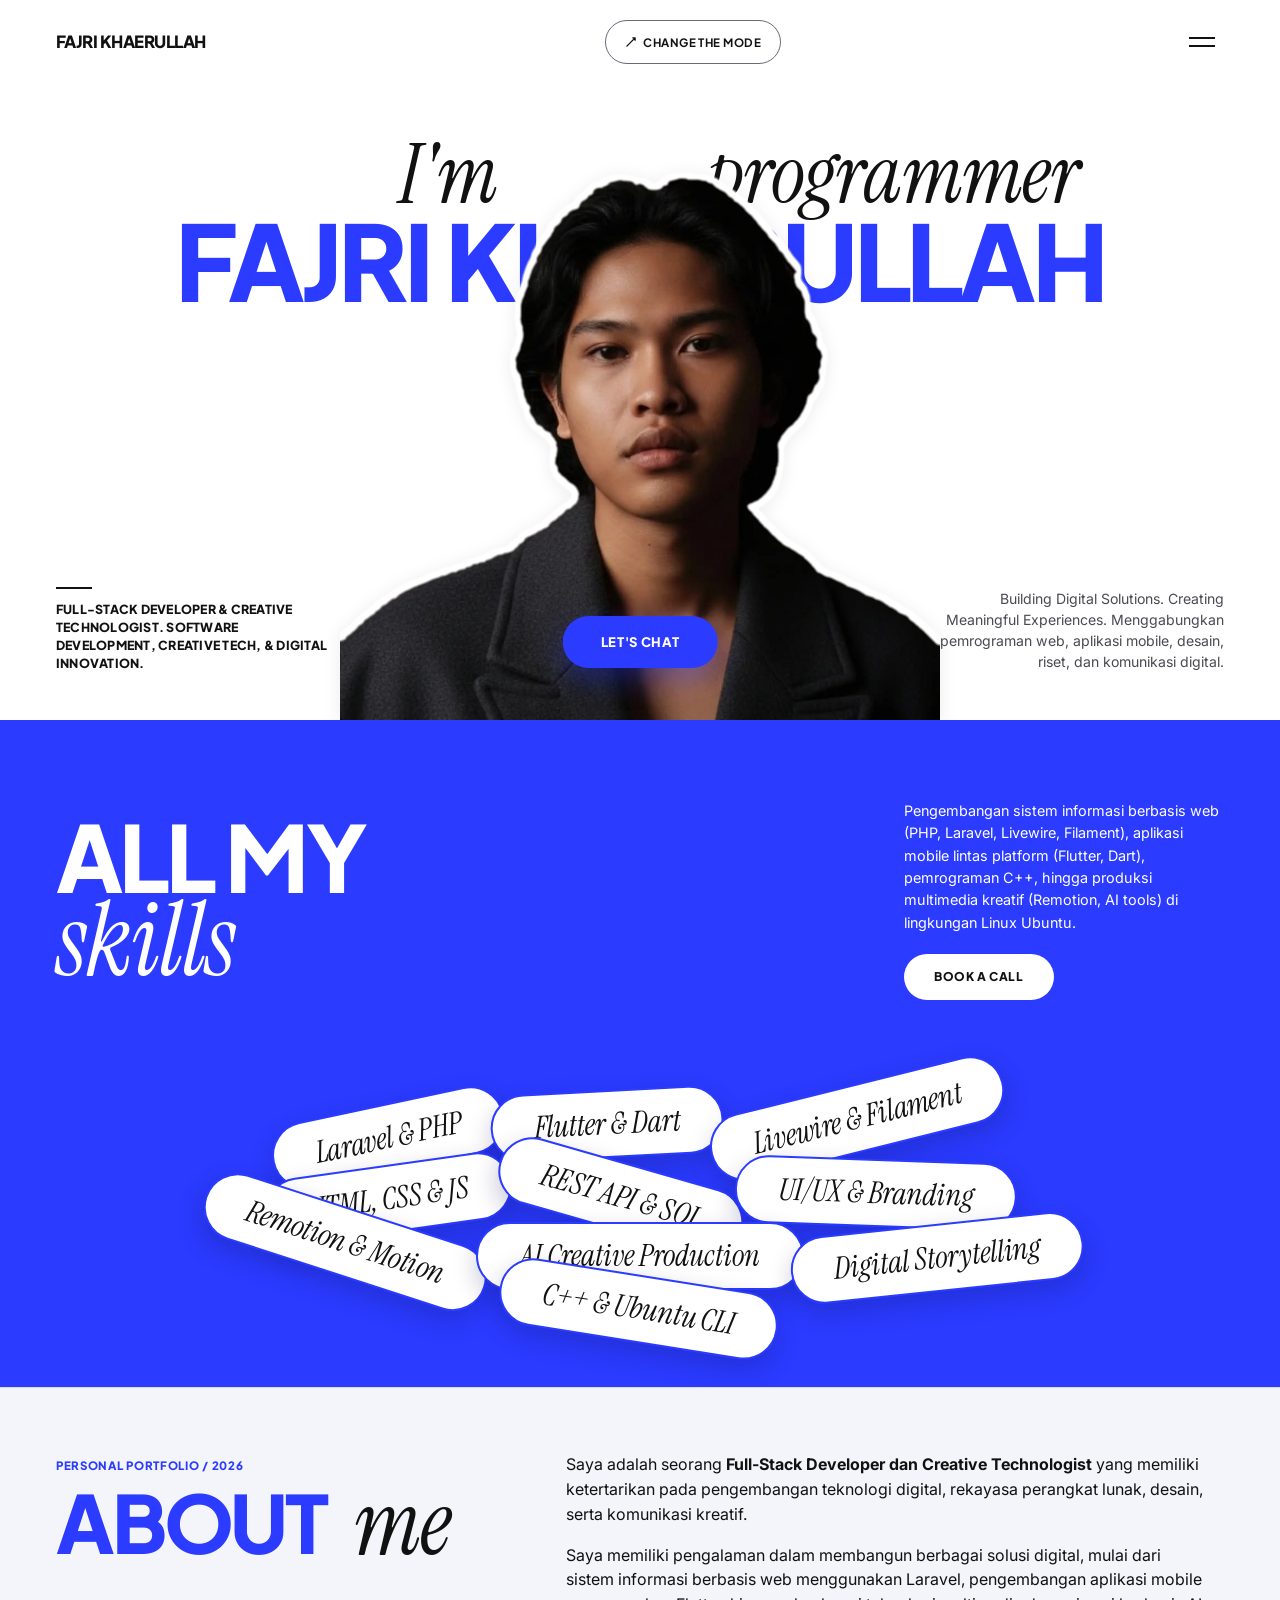
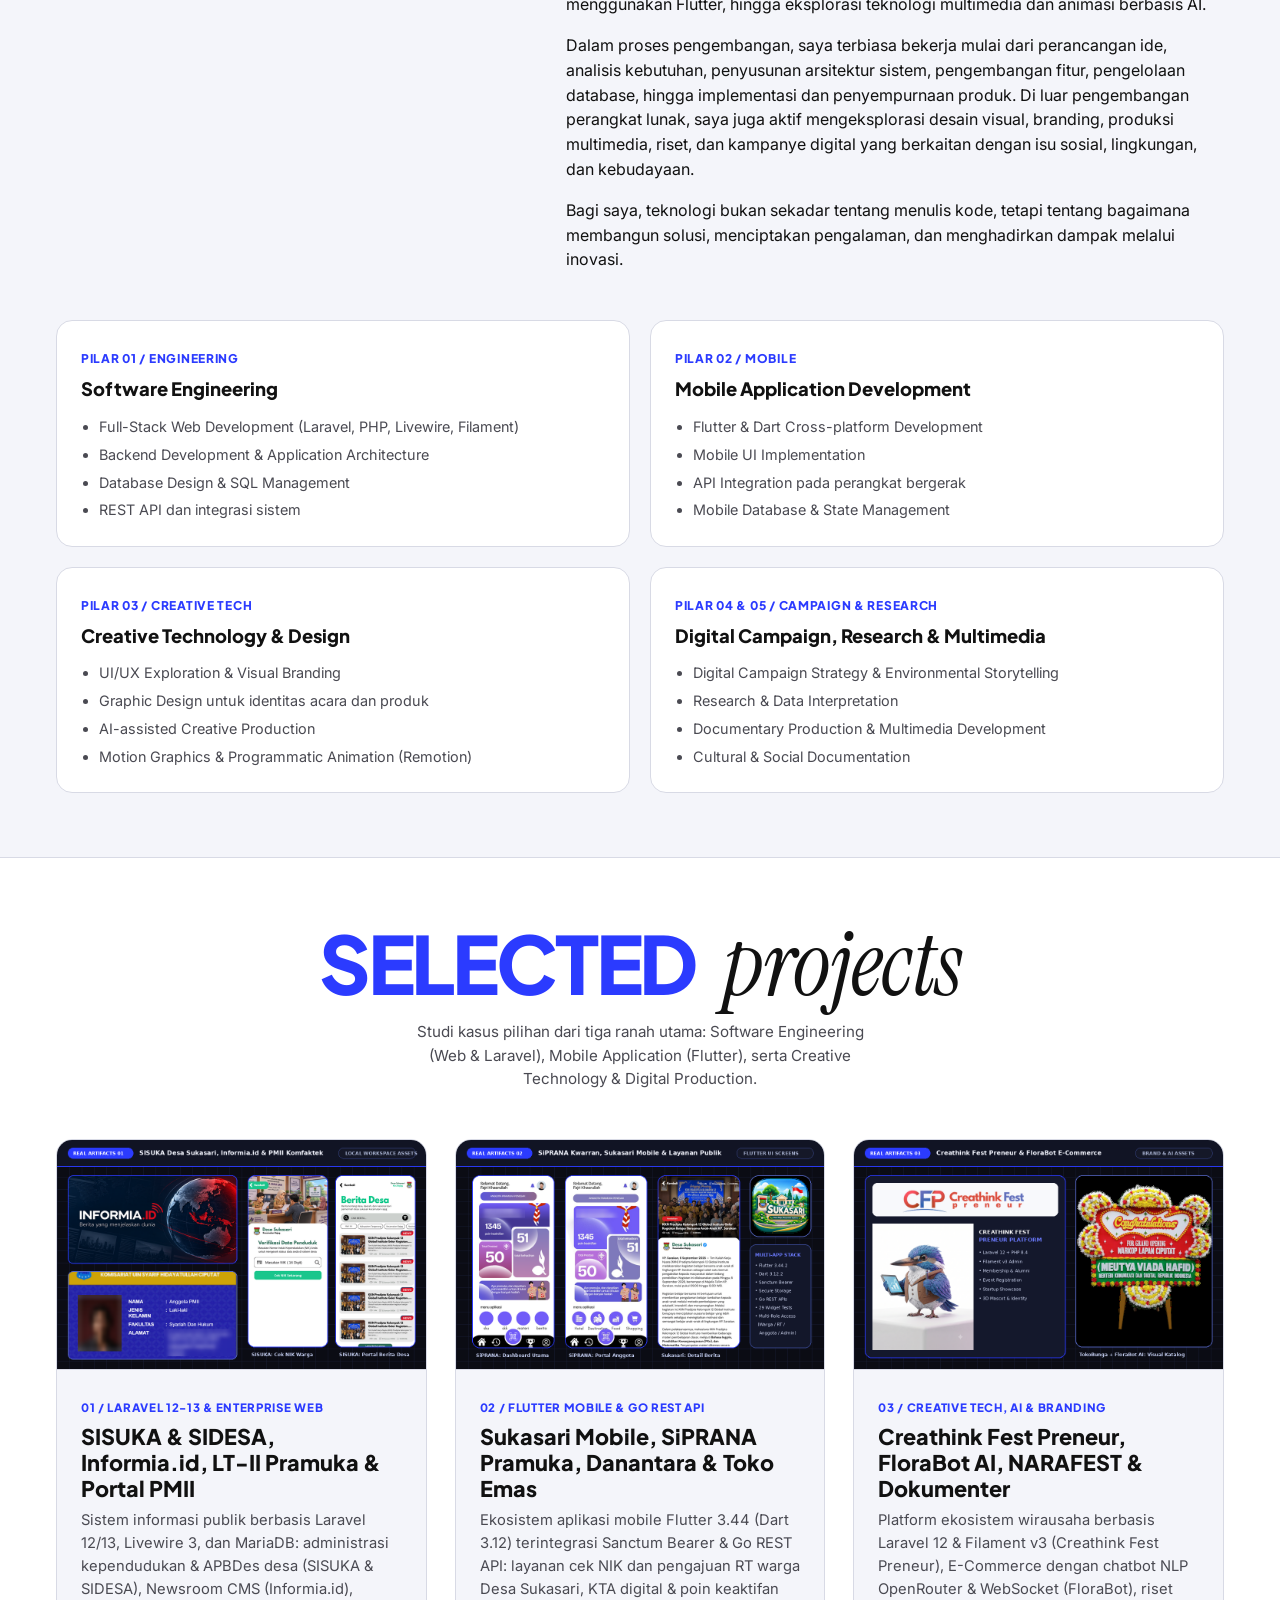
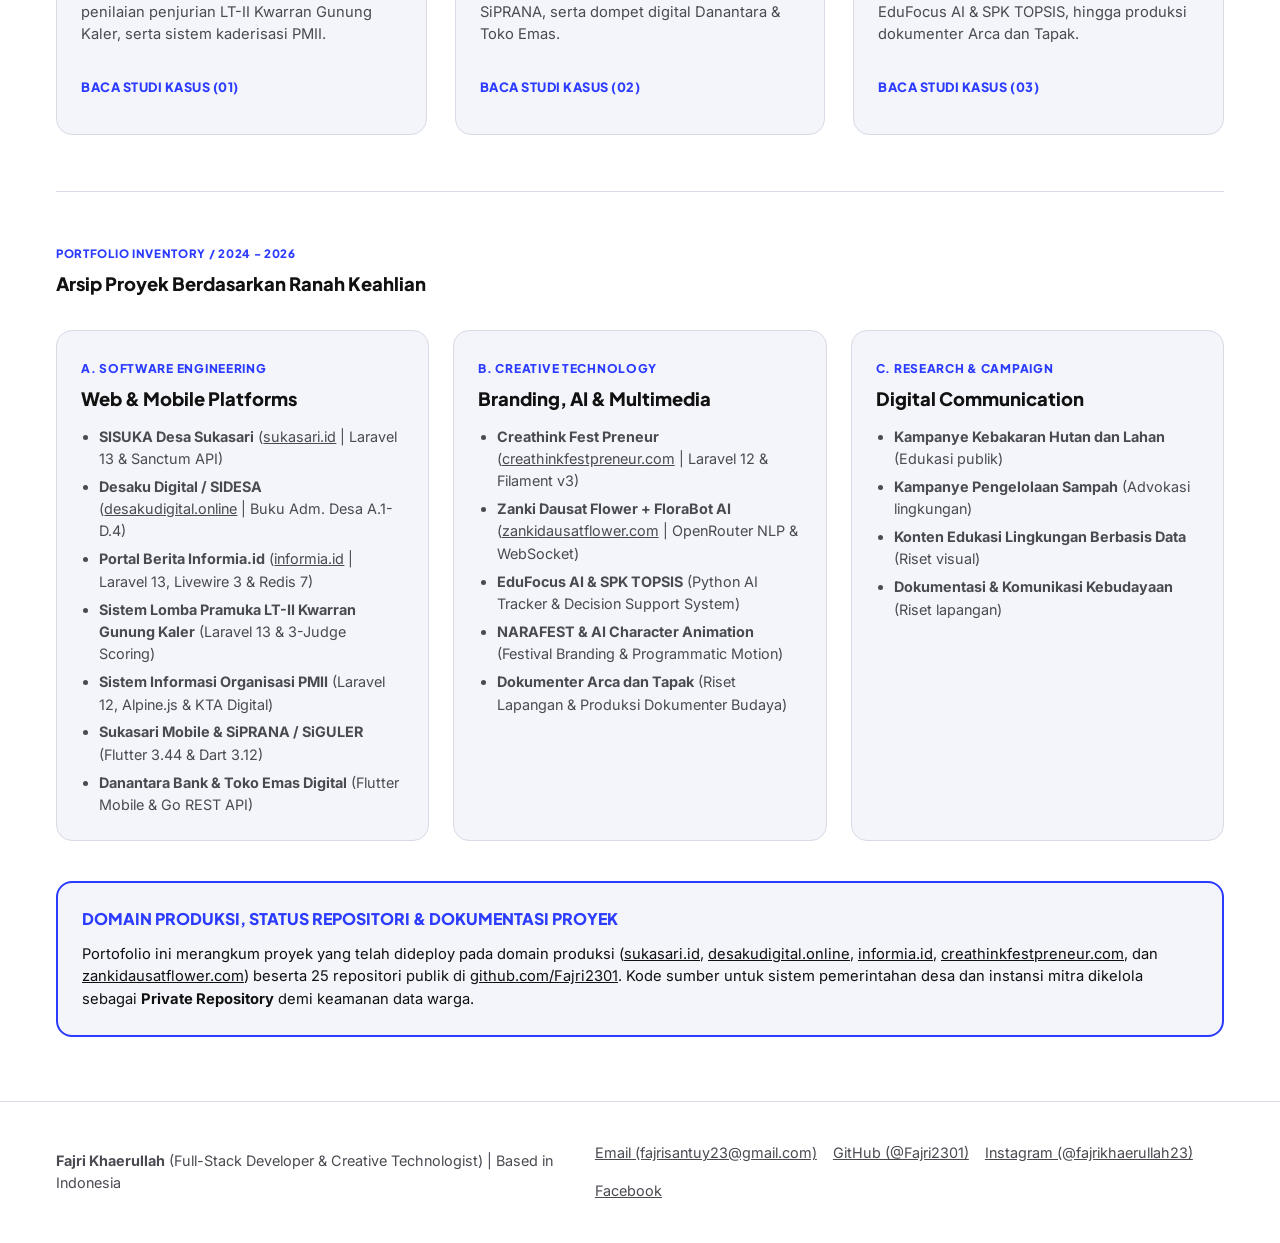
==== index.html @ eee6082b "fajri : tambah kontak email di tombol CTA, footer, dan menu, serta link Contact di menu halaman proy" ====
<!DOCTYPE html>
<html lang="id" data-theme="light">
<head>
  <meta charset="UTF-8">
  <meta name="viewport" content="width=device-width, initial-scale=1.0">
  <meta name="description" content="Portofolio pribadi Fajri Khaerullah: Full-Stack Developer &amp; Creative Technologist. Pengembangan aplikasi web Laravel, mobile Flutter, teknologi kreatif, dan komunikasi digital.">
  <title>Fajri Khaerullah | Full-Stack Developer &amp; Creative Technologist</title>
  <link rel="icon" href="data:image/svg+xml,%3Csvg xmlns='http://www.w3.org/2000/svg' viewBox='0 0 32 32'%3E%3Crect width='32' height='32' rx='8' fill='%232B3BFF'/%3E%3Ctext x='50%25' y='55%25' dominant-baseline='middle' text-anchor='middle' fill='%23FFFFFF' font-family='sans-serif' font-size='15' font-weight='800'%3EFK%3C/text%3E%3C/svg%3E">
  <link rel="preconnect" href="https://fonts.googleapis.com">
  <link rel="preconnect" href="https://fonts.gstatic.com" crossorigin>
  <link href="https://fonts.googleapis.com/css2?family=Instrument+Serif:ital@0;1&amp;family=Inter:wght@400;500;600;700&amp;family=Plus+Jakarta+Sans:wght@700;800&amp;display=swap" rel="stylesheet">
  <link rel="stylesheet" href="css/base.css">
  <link rel="stylesheet" href="css/layout.css">
  <link rel="stylesheet" href="css/components.css">
</head>
<body>
  <a href="#main-content" class="skip-link">Lewati ke konten utama</a>

  <!-- Header: Logo kiri, Pill "Change the Mode" tengah, Hamburger kanan -->
  <header class="site-header">
    <div class="container header-bar">
      <a href="index.html" class="site-logo">FAJRI KHAERULLAH</a>

      <div class="header-center">
        <button type="button" id="mode-toggle-btn" class="mode-toggle-pill" aria-pressed="false" aria-label="Change the Mode (Ganti tema gelap atau terang)">
          <svg class="mode-toggle-icon" viewBox="0 0 16 16" fill="none" aria-hidden="true">
            <path d="M2.5 13.5L13.5 2.5M10.5 2.5H13.5V5.5" stroke="currentColor" stroke-width="1.8" stroke-linecap="round" stroke-linejoin="round"/>
          </svg>
          <span>Change the Mode</span>
        </button>
      </div>

      <button type="button" id="hamburger-btn" class="hamburger-btn" aria-expanded="false" aria-controls="menu-overlay" aria-label="Buka menu navigasi">
        <span class="hamburger-line"></span>
        <span class="hamburger-line"></span>
      </button>
    </div>
  </header>

  <!-- Menu Overlay -->
  <div id="menu-overlay" class="menu-overlay" aria-hidden="true" role="dialog" aria-modal="true" aria-label="Menu Navigasi Utama">
    <div class="menu-overlay-top">
      <span class="site-logo">FAJRI KHAERULLAH</span>
      <button type="button" id="menu-close-btn" class="menu-close-btn" aria-label="Tutup menu navigasi">
        Close (Esc)
      </button>
    </div>

    <nav class="menu-nav" aria-label="Tautan bagian halaman">
      <ul class="menu-nav-list">
        <li>
          <a href="#hero" class="menu-nav-link">
            <span class="display-bold">01</span>
            <span class="serif-italic">Home</span>
          </a>
        </li>
        <li>
          <a href="#about" class="menu-nav-link">
            <span class="display-bold">02</span>
            <span class="serif-italic">About &amp; Pillars</span>
          </a>
        </li>
        <li>
          <a href="#skills" class="menu-nav-link">
            <span class="display-bold">03</span>
            <span class="serif-italic">Skills &amp; Stack</span>
          </a>
        </li>
        <li>
          <a href="#projects" class="menu-nav-link">
            <span class="display-bold">04</span>
            <span class="serif-italic">Selected projects</span>
          </a>
        </li>
        <li>
          <a href="#contact" class="menu-nav-link">
            <span class="display-bold">05</span>
            <span class="serif-italic">Contact</span>
          </a>
        </li>
      </ul>
    </nav>

    <div class="menu-overlay-footer">
      <span>Fajri Khaerullah | Full-Stack Developer &amp; Creative Technologist</span>
      <span><a href="mailto:fajrisantuy23@gmail.com">fajrisantuy23@gmail.com</a> | GitHub: github.com/Fajri2301 | Instagram: @fajrikhaerullah23</span>
    </div>
  </div>

  <main id="main-content">
    <!-- Section 1: Hero dengan teks raksasa di belakang foto cutout -->
    <section id="hero" class="hero-section" aria-label="Perkenalan Fajri Khaerullah">
      <div class="container">
        <div class="hero-stage">
          <!-- Layer 1 (z-index: 1): Teks campuran di belakang subjek foto -->
          <h1 class="hero-backdrop-text heading-mixed">
            <span class="hero-serif-row">
              <span class="serif-italic hero-word-left">I'm</span>
              <span class="hero-head-spacer" aria-hidden="true"></span>
              <span class="serif-italic hero-word-right">programmer</span>
            </span>
            <span class="hero-giant-word display-bold">FAJRI KHAERULLAH</span>
          </h1>

          <!-- Layer 2 (z-index: 2): Foto PNG cutout transparan menimpa sebagian heading -->
          <div class="hero-figure-wrap">
            <img
              src="assets/img/fajri-cutout.png"
              alt="Potret Fajri Khaerullah, Full-Stack Developer dan Creative Technologist"
              width="1024"
              height="954"
              class="hero-cutout-img"
            >
          </div>

          <!-- Layer 3 (z-index: 3): Tombol pill biru di bawah foto -->
          <div class="hero-cta-layer">
            <a href="mailto:fajrisantuy23@gmail.com?subject=Halo%20Fajri%20-%20Diskusi%20Proyek" class="btn-pill btn-pill--blue" title="Kirim email ke Fajri Khaerullah">
              Let's Chat
            </a>
          </div>
        </div>

        <!-- Teks kecil rata kiri dan kanan di bagian bawah Hero -->
        <div class="hero-captions-bar">
          <div class="hero-caption-left">
            <span class="hero-caption-rule" aria-hidden="true"></span>
            <p class="hero-caption-bold">
              FULL-STACK DEVELOPER &amp; CREATIVE TECHNOLOGIST. SOFTWARE DEVELOPMENT, CREATIVE TECH, &amp; DIGITAL INNOVATION.
            </p>
          </div>

          <p class="hero-caption-right">
            Building Digital Solutions. Creating Meaningful Experiences. Menggabungkan pemrograman web, aplikasi mobile, desain, riset, dan komunikasi digital.
          </p>
        </div>
      </div>
    </section>

    <!-- Section 2: Latar biru penuh "ALL YOUR skills" + tumpukan tag pill putih -->
    <section id="skills" class="skills-section" aria-labelledby="skills-title">
      <div class="container">
        <div class="skills-top-grid">
          <h2 id="skills-title" class="skills-heading heading-mixed">
            <span class="display-bold">ALL MY</span>
            <span class="serif-italic">skills</span>
          </h2>

          <div class="skills-aside">
            <p class="skills-desc">
              Pengembangan sistem informasi berbasis web (PHP, Laravel, Livewire, Filament), aplikasi mobile lintas platform (Flutter, Dart), pemrograman C++, hingga produksi multimedia kreatif (Remotion, AI tools) di lingkungan Linux Ubuntu.
            </p>
            <a href="mailto:fajrisantuy23@gmail.com?subject=Jadwal%20Call%20dengan%20Fajri" class="btn-pill btn-pill--white" title="Atur jadwal call dengan Fajri Khaerullah melalui email">
              Book a Call
            </a>
          </div>
        </div>

        <!-- Deretan tag pill putih bertulisan serif italic tersusun menumpuk -->
        <ul class="skills-pile" aria-label="Daftar keahlian dan teknologi">
          <li class="skill-pill" tabindex="0">Laravel &amp; PHP</li>
          <li class="skill-pill" tabindex="0">Flutter &amp; Dart</li>
          <li class="skill-pill" tabindex="0">Livewire &amp; Filament</li>
          <li class="skill-pill" tabindex="0">HTML, CSS &amp; JS</li>
          <li class="skill-pill" tabindex="0">REST API &amp; SQL</li>
          <li class="skill-pill" tabindex="0">UI/UX &amp; Branding</li>
          <li class="skill-pill" tabindex="0">Remotion &amp; Motion</li>
          <li class="skill-pill" tabindex="0">AI Creative Production</li>
          <li class="skill-pill" tabindex="0">Digital Storytelling</li>
          <li class="skill-pill" tabindex="0">C++ &amp; Ubuntu CLI</li>
        </ul>
      </div>
    </section>

    <!-- Section About Me & Lima Pilar Keahlian -->
    <section id="about" class="about-section" aria-labelledby="about-title">
      <div class="container">
        <div class="about-grid">
          <div>
            <span class="project-card-meta">PERSONAL PORTFOLIO / 2026</span>
            <h2 id="about-title" class="projects-heading heading-mixed">
              <span class="display-bold">ABOUT</span>
              <span class="serif-italic">me</span>
            </h2>
          </div>

          <div class="about-narrative">
            <p>
              Saya adalah seorang <strong>Full-Stack Developer dan Creative Technologist</strong> yang memiliki ketertarikan pada pengembangan teknologi digital, rekayasa perangkat lunak, desain, serta komunikasi kreatif.
            </p>
            <p>
              Saya memiliki pengalaman dalam membangun berbagai solusi digital, mulai dari sistem informasi berbasis web menggunakan Laravel, pengembangan aplikasi mobile menggunakan Flutter, hingga eksplorasi teknologi multimedia dan animasi berbasis AI.
            </p>
            <p>
              Dalam proses pengembangan, saya terbiasa bekerja mulai dari perancangan ide, analisis kebutuhan, penyusunan arsitektur sistem, pengembangan fitur, pengelolaan database, hingga implementasi dan penyempurnaan produk. Di luar pengembangan perangkat lunak, saya juga aktif mengeksplorasi desain visual, branding, produksi multimedia, riset, dan kampanye digital yang berkaitan dengan isu sosial, lingkungan, dan kebudayaan.
            </p>
            <p>
              Bagi saya, teknologi bukan sekadar tentang menulis kode, tetapi tentang bagaimana membangun solusi, menciptakan pengalaman, dan menghadirkan dampak melalui inovasi.
            </p>
          </div>
        </div>

        <!-- Lima Pilar Keahlian -->
        <div class="pillars-grid" aria-label="Lima pilar keahlian utama">
          <article class="pillar-card">
            <span class="pillar-num">PILAR 01 / ENGINEERING</span>
            <h3 class="pillar-title">Software Engineering</h3>
            <ul class="pillar-list">
              <li>Full-Stack Web Development (Laravel, PHP, Livewire, Filament)</li>
              <li>Backend Development &amp; Application Architecture</li>
              <li>Database Design &amp; SQL Management</li>
              <li>REST API dan integrasi sistem</li>
            </ul>
          </article>

          <article class="pillar-card">
            <span class="pillar-num">PILAR 02 / MOBILE</span>
            <h3 class="pillar-title">Mobile Application Development</h3>
            <ul class="pillar-list">
              <li>Flutter &amp; Dart Cross-platform Development</li>
              <li>Mobile UI Implementation</li>
              <li>API Integration pada perangkat bergerak</li>
              <li>Mobile Database &amp; State Management</li>
            </ul>
          </article>

          <article class="pillar-card">
            <span class="pillar-num">PILAR 03 / CREATIVE TECH</span>
            <h3 class="pillar-title">Creative Technology &amp; Design</h3>
            <ul class="pillar-list">
              <li>UI/UX Exploration &amp; Visual Branding</li>
              <li>Graphic Design untuk identitas acara dan produk</li>
              <li>AI-assisted Creative Production</li>
              <li>Motion Graphics &amp; Programmatic Animation (Remotion)</li>
            </ul>
          </article>

          <article class="pillar-card">
            <span class="pillar-num">PILAR 04 &amp; 05 / CAMPAIGN &amp; RESEARCH</span>
            <h3 class="pillar-title">Digital Campaign, Research &amp; Multimedia</h3>
            <ul class="pillar-list">
              <li>Digital Campaign Strategy &amp; Environmental Storytelling</li>
              <li>Research &amp; Data Interpretation</li>
              <li>Documentary Production &amp; Multimedia Development</li>
              <li>Cultural &amp; Social Documentation</li>
            </ul>
          </article>
        </div>
      </div>
    </section>

    <!-- Section 3: "SELECTED projects" dengan 3 kartu project yang menaut ke halaman masing-masing -->
    <section id="projects" class="projects-section" aria-labelledby="projects-title">
      <div class="container">
        <div class="projects-header">
          <h2 id="projects-title" class="projects-heading heading-mixed">
            <span class="display-bold">SELECTED</span>
            <span class="serif-italic">projects</span>
          </h2>
          <p class="projects-subtext">
            Studi kasus pilihan dari tiga ranah utama: Software Engineering (Web &amp; Laravel), Mobile Application (Flutter), serta Creative Technology &amp; Digital Production.
          </p>
        </div>

        <div class="projects-grid">
          <!-- Kartu Project 1 -->
          <a href="projects/project-1.html" class="project-card">
            <div class="project-card-thumb">
              <img
                src="assets/img/project-1-real.png"
                alt="Tangkapan layar asli SISUKA Desa Sukasari, Portal Berita Informia.id, dan Kartu Anggota PMII"
                width="960"
                height="600"
                loading="lazy"
              >
            </div>
            <div class="project-card-body">
              <div>
                <span class="project-card-meta">01 / LARAVEL 12-13 &amp; ENTERPRISE WEB</span>
                <h3 class="project-card-title">SISUKA &amp; SIDESA, Informia.id, LT-II Pramuka &amp; Portal PMII</h3>
                <p class="project-card-desc">
                  Sistem informasi publik berbasis Laravel 12/13, Livewire 3, dan MariaDB: administrasi kependudukan &amp; APBDes desa (SISUKA &amp; SIDESA), Newsroom CMS (Informia.id), penilaian penjurian LT-II Kwarran Gunung Kaler, serta sistem kaderisasi PMII.
                </p>
              </div>
              <span class="project-card-cta">Baca Studi Kasus (01)</span>
            </div>
          </a>

          <!-- Kartu Project 2 -->
          <a href="projects/project-2.html" class="project-card">
            <div class="project-card-thumb">
              <img
                src="assets/img/project-2-real.png"
                alt="Tangkapan layar aplikasi Flutter SiPRANA Kwarran dan Sukasari Mobile"
                width="960"
                height="600"
                loading="lazy"
              >
            </div>
            <div class="project-card-body">
              <div>
                <span class="project-card-meta">02 / FLUTTER MOBILE &amp; GO REST API</span>
                <h3 class="project-card-title">Sukasari Mobile, SiPRANA Pramuka, Danantara &amp; Toko Emas</h3>
                <p class="project-card-desc">
                  Ekosistem aplikasi mobile Flutter 3.44 (Dart 3.12) terintegrasi Sanctum Bearer &amp; Go REST API: layanan cek NIK dan pengajuan RT warga Desa Sukasari, KTA digital &amp; poin keaktifan SiPRANA, serta dompet digital Danantara &amp; Toko Emas.
                </p>
              </div>
              <span class="project-card-cta">Baca Studi Kasus (02)</span>
            </div>
          </a>

          <!-- Kartu Project 3 -->
          <a href="projects/project-3.html" class="project-card">
            <div class="project-card-thumb">
              <img
                src="assets/img/project-3-real.png"
                alt="Visual identitas Creathink Fest Preneur, maskot 3D, dan katalog TokoBunga FloraBot AI"
                width="960"
                height="600"
                loading="lazy"
              >
            </div>
            <div class="project-card-body">
              <div>
                <span class="project-card-meta">03 / CREATIVE TECH, AI &amp; BRANDING</span>
                <h3 class="project-card-title">Creathink Fest Preneur, FloraBot AI, NARAFEST &amp; Dokumenter</h3>
                <p class="project-card-desc">
                  Platform ekosistem wirausaha berbasis Laravel 12 &amp; Filament v3 (Creathink Fest Preneur), E-Commerce dengan chatbot NLP OpenRouter &amp; WebSocket (FloraBot), riset EduFocus AI &amp; SPK TOPSIS, hingga produksi dokumenter Arca dan Tapak.
                </p>
              </div>
              <span class="project-card-cta">Baca Studi Kasus (03)</span>
            </div>
          </a>
        </div>

        <!-- Inventaris Lengkap 3 Kategori Besar Proyek -->
        <div class="inventory-section">
          <span class="project-card-meta">PORTFOLIO INVENTORY / 2024 - 2026</span>
          <h3 class="pillar-title">Arsip Proyek Berdasarkan Ranah Keahlian</h3>

          <div class="inventory-grid">
            <div class="inventory-card">
              <span class="pillar-num">A. SOFTWARE ENGINEERING</span>
              <h4 class="pillar-title">Web &amp; Mobile Platforms</h4>
              <ul class="pillar-list">
                <li><strong>SISUKA Desa Sukasari</strong> (<a href="https://sukasari.id" target="_blank" rel="noopener noreferrer">sukasari.id</a> | Laravel 13 &amp; Sanctum API)</li>
                <li><strong>Desaku Digital / SIDESA</strong> (<a href="https://desakudigital.online" target="_blank" rel="noopener noreferrer">desakudigital.online</a> | Buku Adm. Desa A.1-D.4)</li>
                <li><strong>Portal Berita Informia.id</strong> (<a href="https://informia.id" target="_blank" rel="noopener noreferrer">informia.id</a> | Laravel 13, Livewire 3 &amp; Redis 7)</li>
                <li><strong>Sistem Lomba Pramuka LT-II Kwarran Gunung Kaler</strong> (Laravel 13 &amp; 3-Judge Scoring)</li>
                <li><strong>Sistem Informasi Organisasi PMII</strong> (Laravel 12, Alpine.js &amp; KTA Digital)</li>
                <li><strong>Sukasari Mobile &amp; SiPRANA / SiGULER</strong> (Flutter 3.44 &amp; Dart 3.12)</li>
                <li><strong>Danantara Bank &amp; Toko Emas Digital</strong> (Flutter Mobile &amp; Go REST API)</li>
              </ul>
            </div>

            <div class="inventory-card">
              <span class="pillar-num">B. CREATIVE TECHNOLOGY</span>
              <h4 class="pillar-title">Branding, AI &amp; Multimedia</h4>
              <ul class="pillar-list">
                <li><strong>Creathink Fest Preneur</strong> (<a href="https://creathinkfestpreneur.com" target="_blank" rel="noopener noreferrer">creathinkfestpreneur.com</a> | Laravel 12 &amp; Filament v3)</li>
                <li><strong>Zanki Dausat Flower + FloraBot AI</strong> (<a href="https://zankidausatflower.com" target="_blank" rel="noopener noreferrer">zankidausatflower.com</a> | OpenRouter NLP &amp; WebSocket)</li>
                <li><strong>EduFocus AI &amp; SPK TOPSIS</strong> (Python AI Tracker &amp; Decision Support System)</li>
                <li><strong>NARAFEST &amp; AI Character Animation</strong> (Festival Branding &amp; Programmatic Motion)</li>
                <li><strong>Dokumenter Arca dan Tapak</strong> (Riset Lapangan &amp; Produksi Dokumenter Budaya)</li>
              </ul>
            </div>

            <div class="inventory-card">
              <span class="pillar-num">C. RESEARCH &amp; CAMPAIGN</span>
              <h4 class="pillar-title">Digital Communication</h4>
              <ul class="pillar-list">
                <li><strong>Kampanye Kebakaran Hutan dan Lahan</strong> (Edukasi publik)</li>
                <li><strong>Kampanye Pengelolaan Sampah</strong> (Advokasi lingkungan)</li>
                <li><strong>Konten Edukasi Lingkungan Berbasis Data</strong> (Riset visual)</li>
                <li><strong>Dokumentasi &amp; Komunikasi Kebudayaan</strong> (Riset lapangan)</li>
              </ul>
            </div>
          </div>

          <!-- Catatan Transparansi Repositori & Dokumentasi -->
          <div class="doc-reminder-card" role="note" aria-label="Catatan status repositori dan domain proyek">
            <h4 class="doc-reminder-title">Domain Produksi, Status Repositori &amp; Dokumentasi Proyek</h4>
            <p class="doc-reminder-text">
              Portofolio ini merangkum proyek yang telah dideploy pada domain produksi (<a href="https://sukasari.id" target="_blank" rel="noopener noreferrer">sukasari.id</a>, <a href="https://desakudigital.online" target="_blank" rel="noopener noreferrer">desakudigital.online</a>, <a href="https://informia.id" target="_blank" rel="noopener noreferrer">informia.id</a>, <a href="https://creathinkfestpreneur.com" target="_blank" rel="noopener noreferrer">creathinkfestpreneur.com</a>, dan <a href="https://zankidausatflower.com" target="_blank" rel="noopener noreferrer">zankidausatflower.com</a>) beserta 25 repositori publik di <a href="https://github.com/Fajri2301" target="_blank" rel="noopener noreferrer">github.com/Fajri2301</a>. Kode sumber untuk sistem pemerintahan desa dan instansi mitra dikelola sebagai <strong>Private Repository</strong> demi keamanan data warga.
            </p>
          </div>
        </div>
      </div>
    </section>
  </main>

  <!-- Footer / Kontak -->
  <footer id="contact" class="site-footer">
    <div class="container footer-inner">
      <div>
        <strong>Fajri Khaerullah</strong> (Full-Stack Developer &amp; Creative Technologist) | Based in Indonesia
      </div>
      <ul class="footer-links" aria-label="Kontak dan media sosial Fajri Khaerullah">
        <li><a href="mailto:fajrisantuy23@gmail.com">Email (fajrisantuy23@gmail.com)</a></li>
        <li><a href="https://github.com/Fajri2301" target="_blank" rel="noopener noreferrer">GitHub (@Fajri2301)</a></li>
        <li><a href="https://instagram.com/fajrikhaerullah23" target="_blank" rel="noopener noreferrer">Instagram (@fajrikhaerullah23)</a></li>
        <li><a href="https://www.facebook.com/share/1CyBPNU9N8/" target="_blank" rel="noopener noreferrer">Facebook</a></li>
      </ul>
    </div>
  </footer>

  <script src="js/theme.js"></script>
  <script src="js/menu.js"></script>
  <script src="js/tags.js"></script>
  <script src="js/main.js"></script>
</body>
</html>
---- css/base.css ----
:root {
  --color-bg: #FFFFFF;
  --color-surface: #F4F5FA;
  --color-primary: #2B3BFF;
  --color-primary-solid: #2B3BFF;
  --color-primary-hover: #1D2BD6;
  --color-text: #111111;
  --color-text-muted: #4A4A52;
  --color-border: #686A75;
  --color-border-subtle: #D8DAE5;
  --color-white: #FFFFFF;
  --color-black: #111111;

  --font-display: "Plus Jakarta Sans", "Inter Tight", "Inter", -apple-system, BlinkMacSystemFont, "Segoe UI", Roboto, sans-serif;
  --font-serif: "Instrument Serif", "Playfair Display", Georgia, "Times New Roman", serif;
  --font-body: "Inter", -apple-system, BlinkMacSystemFont, "Segoe UI", Roboto, sans-serif;

  --radius-pill: 999px;
  --radius-card: 16px;
  --radius-sm: 10px;

  --space-xs: 0.5rem;
  --space-sm: 0.75rem;
  --space-md: 1.25rem;
  --space-lg: 2rem;
  --space-xl: 3.5rem;
  --space-2xl: 5rem;

  --ease-smooth: cubic-bezier(0.22, 1, 0.36, 1);
}

[data-theme="dark"] {
  --color-bg: #0B0C14;
  --color-surface: #151828;
  --color-primary: #6C7BFF;
  --color-primary-solid: #2B3BFF;
  --color-primary-hover: #4252FF;
  --color-text: #F5F6FA;
  --color-text-muted: #B4B8CC;
  --color-border: #7E86A8;
  --color-border-subtle: #262B42;
}

*,
*::before,
*::after {
  box-sizing: border-box;
}

html {
  scroll-behavior: smooth;
  -webkit-text-size-adjust: 100%;
}

body {
  margin: 0;
  background-color: var(--color-bg);
  color: var(--color-text);
  font-family: var(--font-body);
  font-size: 1rem;
  line-height: 1.55;
  -webkit-font-smoothing: antialiased;
  overflow-x: hidden;
  transition: background-color 220ms var(--ease-smooth), color 220ms var(--ease-smooth);
}

img,
svg {
  max-width: 100%;
  display: block;
}

a {
  color: inherit;
}

:focus-visible {
  outline: 3px solid var(--color-primary);
  outline-offset: 3px;
}

.skip-link {
  position: absolute;
  top: -100px;
  left: 1rem;
  z-index: 999;
  padding: 0.65rem 1.1rem;
  background-color: var(--color-primary-solid);
  color: var(--color-white);
  font-weight: 700;
  border-radius: var(--radius-sm);
  text-decoration: none;
}

.skip-link:focus-visible {
  top: 1rem;
}

.sr-only {
  position: absolute;
  width: 1px;
  height: 1px;
  padding: 0;
  margin: -1px;
  overflow: hidden;
  clip: rect(0, 0, 0, 0);
  white-space: nowrap;
  border: 0;
}

/* Mixed typography helper classes matching the visual reference */
.heading-mixed {
  margin: 0;
  line-height: 0.96;
}

.display-bold {
  font-family: var(--font-display);
  font-weight: 800;
  text-transform: uppercase;
  letter-spacing: -0.04em;
}

.serif-italic {
  font-family: var(--font-serif);
  font-style: italic;
  font-weight: 400;
  letter-spacing: -0.01em;
}

@media (prefers-reduced-motion: reduce) {
  html {
    scroll-behavior: auto;
  }
  *,
  *::before,
  *::after {
    animation-duration: 0.01ms !important;
    animation-iteration-count: 1 !important;
    transition-duration: 0.01ms !important;
  }
}
---- css/layout.css ----
.container {
  width: 100%;
  max-width: 1280px;
  margin-inline: auto;
  padding-inline: 1.25rem;
}

/* Header: 3-column alignment (Logo left, Change the Mode center, Hamburger right) */
.site-header {
  position: relative;
  z-index: 40;
  padding-block: 1.25rem;
  background-color: var(--color-bg);
}

.header-bar {
  display: grid;
  grid-template-columns: auto 1fr auto;
  align-items: center;
  gap: 0.75rem;
}

.header-center {
  display: flex;
  justify-content: center;
}

/* Hero Section: Giant text behind cutout subject + side captions + bottom CTA */
.hero-section {
  position: relative;
  background-color: var(--color-bg);
  padding-top: 1rem;
  overflow: hidden;
}

.hero-stage {
  position: relative;
  display: flex;
  flex-direction: column;
  align-items: center;
  justify-content: flex-end;
  padding-top: 1.25rem;
}

/* Layer 1 (z-index: 1): Typographic backdrop behind the portrait cutout */
.hero-backdrop-text {
  position: absolute;
  top: clamp(1.85rem, 4.8vw, 3.6rem);
  left: 0;
  right: 0;
  z-index: 1;
  display: flex;
  flex-direction: column;
  align-items: center;
  pointer-events: none;
  user-select: none;
}

.hero-serif-row {
  width: 100%;
  display: grid;
  grid-template-columns: 0.88fr clamp(7.6rem, 31vw, 13.2rem) 1.12fr;
  align-items: baseline;
  margin-bottom: -0.04em;
  font-size: clamp(1.38rem, 6.4vw, 5.75rem);
  line-height: 0.95;
  color: var(--color-text);
}

.hero-word-left {
  text-align: right;
  padding-right: 0;
  transform: translateX(clamp(0.35rem, 1.2vw, 1rem));
}

.hero-head-spacer {
  display: block;
  width: 100%;
  height: 1px;
}

.hero-word-right {
  text-align: left;
  padding-left: clamp(0.25rem, 1.1vw, 0.85rem);
}

.hero-giant-word {
  display: block;
  width: 100%;
  text-align: center;
  font-size: clamp(1.95rem, 8.2vw, 6.75rem);
  line-height: 0.92;
  color: var(--color-primary);
  letter-spacing: -0.04em;
  white-space: nowrap;
}

/* Layer 2 (z-index: 2): Transparent PNG cutout overlapping the giant heading */
.hero-figure-wrap {
  position: relative;
  z-index: 2;
  width: min(82vw, 490px);
  margin-top: 0;
  margin-bottom: 0;
  pointer-events: none;
}

.hero-cutout-img {
  width: 100%;
  height: auto;
  object-fit: contain;
  margin-inline: auto;
  filter: drop-shadow(0 2px 8px rgba(17, 17, 17, 0.08));
}

/* Layer 3 (z-index: 3): Foreground CTA button & left/right captions */
.hero-cta-layer {
  position: absolute;
  bottom: 1.5rem;
  left: 50%;
  transform: translateX(-50%);
  z-index: 3;
}

.hero-captions-bar {
  position: relative;
  z-index: 3;
  display: grid;
  grid-template-columns: 1fr;
  gap: 1.25rem;
  padding-block: 1.5rem 2.25rem;
  border-top: 1px solid var(--color-border-subtle);
}

.hero-caption-left {
  text-align: left;
  max-width: 28ch;
}

.hero-caption-rule {
  display: block;
  width: 2.25rem;
  height: 2px;
  background-color: var(--color-text);
  margin-bottom: 0.65rem;
}

.hero-caption-bold {
  margin: 0;
  font-family: var(--font-display);
  font-size: 0.78rem;
  font-weight: 800;
  line-height: 1.45;
  letter-spacing: 0.02em;
  text-transform: uppercase;
  color: var(--color-text);
}

.hero-caption-right {
  margin: 0;
  text-align: left;
  font-size: 0.88rem;
  line-height: 1.5;
  color: var(--color-text-muted);
  max-width: 32ch;
}

/* Section 2: Full Electric Blue Skills Block */
.skills-section {
  position: relative;
  background-color: var(--color-primary-solid);
  color: var(--color-white);
  padding-top: 3.5rem;
  padding-bottom: 2.25rem;
  overflow: hidden;
}

.skills-top-grid {
  display: grid;
  grid-template-columns: 1fr;
  gap: 1.75rem;
  align-items: start;
  margin-bottom: 3rem;
}

.skills-heading {
  color: var(--color-white);
}

.skills-heading .display-bold {
  display: block;
  font-size: clamp(2.6rem, 8vw, 5.75rem);
  line-height: 0.95;
}

.skills-heading .serif-italic {
  display: block;
  font-size: clamp(2.9rem, 8.8vw, 6.4rem);
  line-height: 0.92;
  margin-top: -0.05em;
}

.skills-aside {
  display: flex;
  flex-direction: column;
  align-items: flex-start;
  gap: 1.25rem;
  max-width: 32ch;
}

.skills-desc {
  margin: 0;
  font-size: 0.9rem;
  line-height: 1.55;
  color: var(--color-white);
}

/* Section 3: Selected Projects Section */
.projects-section {
  background-color: var(--color-bg);
  padding-block: 4rem 4rem;
}

/* About & 5 Pillars Section */
.about-section {
  background-color: var(--color-surface);
  border-top: 1px solid var(--color-border-subtle);
  border-bottom: 1px solid var(--color-border-subtle);
  padding-block: 4rem;
}

.about-grid {
  display: grid;
  grid-template-columns: 1fr;
  gap: 2.5rem;
  margin-bottom: 3rem;
}

.about-narrative {
  display: flex;
  flex-direction: column;
  gap: 1rem;
  font-size: 1rem;
  color: var(--color-text);
  max-width: 64ch;
}

.about-narrative p {
  margin: 0;
}

.pillars-grid {
  display: grid;
  grid-template-columns: 1fr;
  gap: 1.25rem;
}

.inventory-section {
  margin-top: 3.5rem;
  padding-top: 3rem;
  border-top: 1px solid var(--color-border-subtle);
}

.inventory-grid {
  display: grid;
  grid-template-columns: 1fr;
  gap: 1.5rem;
  margin-top: 2rem;
}

.projects-header {
  text-align: center;
  margin-bottom: 3rem;
}

.projects-heading {
  display: inline-flex;
  flex-wrap: wrap;
  align-items: baseline;
  justify-content: center;
  gap: 0.35em;
  font-size: clamp(2.35rem, 7vw, 5rem);
}

.projects-heading .display-bold {
  color: var(--color-primary);
}

.projects-heading .serif-italic {
  color: var(--color-text);
  font-size: 1.12em;
}

.projects-subtext {
  margin: 0.75rem auto 0;
  max-width: 48ch;
  font-size: 0.95rem;
  color: var(--color-text-muted);
}

.projects-grid {
  display: grid;
  grid-template-columns: 1fr;
  gap: 2rem;
}

/* Footer */
.site-footer {
  border-top: 1px solid var(--color-border-subtle);
  padding-block: 2.5rem;
  background-color: var(--color-bg);
}

.footer-inner {
  display: flex;
  flex-direction: column;
  gap: 1rem;
  align-items: flex-start;
  justify-content: space-between;
  font-size: 0.9rem;
  color: var(--color-text-muted);
}

.footer-links {
  display: flex;
  flex-wrap: wrap;
  gap: 1rem;
  list-style: none;
  margin: 0;
  padding: 0;
}

/* Tablet Breakpoint (>= 768px) */
@media (min-width: 768px) {
  .container {
    padding-inline: 2.5rem;
  }

  .hero-stage {
    min-height: 560px;
    padding-top: 2rem;
  }

  .hero-figure-wrap {
    width: min(56vw, 520px);
  }

  .hero-cta-layer {
    bottom: 2.5rem;
  }

  .hero-captions-bar {
    position: absolute;
    bottom: 2.25rem;
    left: 2.5rem;
    right: 2.5rem;
    padding-block: 0;
    border-top: 0;
    grid-template-columns: 1fr 1fr;
    align-items: end;
    pointer-events: none;
  }

  .hero-caption-left,
  .hero-caption-right {
    pointer-events: auto;
  }

  .hero-caption-right {
    justify-self: end;
    text-align: right;
  }

  .skills-section {
    padding-top: 5rem;
    padding-bottom: 3rem;
  }

  .skills-top-grid {
    grid-template-columns: 1.35fr 0.65fr;
    align-items: center;
    margin-bottom: 4.5rem;
  }

  .skills-aside {
    justify-self: end;
  }

  .projects-grid {
    grid-template-columns: repeat(3, minmax(0, 1fr));
    gap: 1.75rem;
  }

  .about-grid {
    grid-template-columns: 5fr 7fr;
    align-items: start;
  }

  .pillars-grid {
    grid-template-columns: repeat(2, minmax(0, 1fr));
  }

  .inventory-grid {
    grid-template-columns: repeat(3, minmax(0, 1fr));
  }

  .footer-inner {
    flex-direction: row;
    align-items: center;
  }
}

/* Desktop Breakpoint (>= 1120px) */
@media (min-width: 1120px) {
  .container {
    padding-inline: 3.5rem;
  }

  .hero-stage {
    min-height: 620px;
    padding-top: 1rem;
  }

  .hero-backdrop-text {
    top: 2.25rem;
  }

  .hero-serif-row {
    padding-inline: 2.5rem;
  }

  .hero-figure-wrap {
    width: 600px;
    margin-top: -1.5rem;
  }

  .hero-cta-layer {
    bottom: 3.25rem;
  }

  .hero-captions-bar {
    left: 3.5rem;
    right: 3.5rem;
    bottom: 3rem;
  }
}
---- css/components.css ----
/* Logo on top left */
.site-logo {
  display: inline-flex;
  align-items: center;
  min-height: 44px;
  max-width: 12ch;
  font-family: var(--font-display);
  font-weight: 800;
  font-size: clamp(0.82rem, 1.8vw, 1.05rem);
  line-height: 1.1;
  letter-spacing: -0.03em;
  text-transform: uppercase;
  text-decoration: none;
  color: var(--color-text);
}

@media (min-width: 640px) {
  .site-logo {
    max-width: none;
  }
}

/* Center header pill outline button: "CHANGE THE MODE" */
.mode-toggle-pill {
  display: inline-flex;
  align-items: center;
  justify-content: center;
  gap: 0.4rem;
  min-height: 44px;
  padding: 0.4rem 0.85rem;
  background-color: transparent;
  color: var(--color-text);
  border: 1.5px solid var(--color-border);
  border-radius: var(--radius-pill);
  font-family: var(--font-display);
  font-size: clamp(0.64rem, 1.4vw, 0.72rem);
  font-weight: 700;
  letter-spacing: 0.04em;
  text-transform: uppercase;
  white-space: nowrap;
  cursor: pointer;
  transition: background-color 180ms var(--ease-smooth), border-color 180ms var(--ease-smooth), transform 180ms var(--ease-smooth);
}

@media (min-width: 640px) {
  .mode-toggle-pill {
    padding: 0.45rem 1.15rem;
  }
}

.mode-toggle-pill:hover,
.mode-toggle-pill:active {
  background-color: var(--color-surface);
  border-color: var(--color-text);
}

.mode-toggle-icon {
  width: 12px;
  height: 12px;
  flex-shrink: 0;
}

/* Right header two-line hamburger button */
.hamburger-btn {
  display: inline-flex;
  flex-direction: column;
  align-items: center;
  justify-content: center;
  gap: 6px;
  width: 44px;
  height: 44px;
  padding: 0;
  background-color: transparent;
  border: 1.5px solid transparent;
  border-radius: var(--radius-sm);
  color: var(--color-text);
  cursor: pointer;
}

.hamburger-btn:hover,
.hamburger-btn:active {
  background-color: var(--color-surface);
}

.hamburger-line {
  display: block;
  width: 26px;
  height: 2px;
  background-color: var(--color-text);
  transition: transform 220ms var(--ease-smooth), opacity 220ms var(--ease-smooth);
}

.hamburger-btn[aria-expanded="true"] .hamburger-line:first-child {
  transform: translateY(4px) rotate(45deg);
}

.hamburger-btn[aria-expanded="true"] .hamburger-line:last-child {
  transform: translateY(-4px) rotate(-45deg);
}

/* Fullscreen / Overlay Navigation Menu */
.menu-overlay {
  position: fixed;
  inset: 0;
  z-index: 120;
  background-color: var(--color-bg);
  color: var(--color-text);
  display: flex;
  flex-direction: column;
  justify-content: space-between;
  padding: 1.5rem;
  opacity: 0;
  visibility: hidden;
  pointer-events: none;
  transition: opacity 240ms var(--ease-smooth), visibility 240ms var(--ease-smooth);
}

.menu-overlay.is-open {
  opacity: 1;
  visibility: visible;
  pointer-events: auto;
}

.menu-overlay-top {
  display: flex;
  align-items: center;
  justify-content: space-between;
  width: 100%;
  max-width: 1280px;
  margin-inline: auto;
}

.menu-close-btn {
  display: inline-flex;
  align-items: center;
  justify-content: center;
  min-height: 44px;
  padding: 0.5rem 1.15rem;
  background-color: var(--color-surface);
  color: var(--color-text);
  border: 1.5px solid var(--color-border);
  border-radius: var(--radius-pill);
  font-family: var(--font-display);
  font-size: 0.78rem;
  font-weight: 700;
  text-transform: uppercase;
  letter-spacing: 0.04em;
  cursor: pointer;
}

.menu-nav {
  width: 100%;
  max-width: 1280px;
  margin-inline: auto;
}

.menu-nav-list {
  list-style: none;
  margin: 0;
  padding: 0;
  display: flex;
  flex-direction: column;
  gap: 1rem;
}

.menu-nav-link {
  display: inline-flex;
  align-items: baseline;
  gap: 0.65rem;
  min-height: 48px;
  text-decoration: none;
  font-size: clamp(2rem, 5vw, 3.6rem);
  line-height: 1.1;
  color: var(--color-text);
  transition: color 180ms var(--ease-smooth), transform 180ms var(--ease-smooth);
}

.menu-nav-link:hover,
.menu-nav-link:active {
  color: var(--color-primary);
  transform: translateX(6px);
}

.menu-overlay-footer {
  width: 100%;
  max-width: 1280px;
  margin-inline: auto;
  padding-top: 1.25rem;
  border-top: 1px solid var(--color-border-subtle);
  display: flex;
  flex-wrap: wrap;
  justify-content: space-between;
  gap: 1rem;
  font-size: 0.9rem;
  color: var(--color-text-muted);
}

/* Pill CTA Buttons ("LET'S CHAT", "BOOK A CALL") */
.btn-pill {
  display: inline-flex;
  align-items: center;
  justify-content: center;
  min-height: 50px;
  padding: 0.85rem 2.25rem;
  border-radius: var(--radius-pill);
  font-family: var(--font-display);
  font-size: 0.82rem;
  font-weight: 800;
  letter-spacing: 0.05em;
  text-transform: uppercase;
  text-decoration: none;
  border: 2px solid transparent;
  cursor: pointer;
  transition: transform 200ms var(--ease-smooth), background-color 200ms var(--ease-smooth), box-shadow 200ms var(--ease-smooth);
}

.btn-pill:hover,
.btn-pill:active {
  transform: translateY(-2px);
}

.btn-pill--blue {
  background-color: var(--color-primary-solid);
  color: var(--color-white);
  box-shadow: 0 12px 28px rgba(43, 59, 255, 0.35);
}

.btn-pill--blue:hover,
.btn-pill--blue:active {
  background-color: var(--color-primary-hover);
}

.btn-pill--white {
  background-color: var(--color-white);
  color: var(--color-black);
  min-height: 46px;
  padding: 0.7rem 1.75rem;
  font-size: 0.75rem;
}

.btn-pill--white:hover,
.btn-pill--white:active {
  background-color: #EEF0FF;
}

.btn-pill--outline {
  background-color: transparent;
  color: var(--color-text);
  border-color: var(--color-border);
}

.btn-pill--outline:hover,
.btn-pill--outline:active {
  background-color: var(--color-surface);
  border-color: var(--color-text);
}

/* Stacked White Skill Pills in Section 2 */
@keyframes tag-wiggle {
  0% {
    transform: rotate(var(--tag-angle, 0deg)) scale(1);
  }
  30% {
    transform: rotate(calc(var(--tag-angle, 0deg) - 4deg)) translateY(-4px) scale(1.03);
  }
  65% {
    transform: rotate(calc(var(--tag-angle, 0deg) + 4deg)) translateY(-4px) scale(1.03);
  }
  100% {
    transform: rotate(var(--tag-angle, 0deg)) translateY(-2px) scale(1.02);
  }
}

.skills-pile {
  list-style: none;
  margin: 2rem auto 0;
  padding: 1.5rem 0.5rem 0.5rem;
  max-width: 960px;
  display: flex;
  flex-wrap: wrap;
  justify-content: center;
  align-items: center;
  gap: 0.65rem;
}

.skill-pill {
  --tag-angle: 0deg;
  --tag-shift-y: 0px;
  display: inline-flex;
  align-items: center;
  justify-content: center;
  min-height: 58px;
  padding: 0.75rem 2.1rem;
  background-color: var(--color-white);
  color: var(--color-black);
  border-radius: var(--radius-pill);
  border: 2px solid var(--color-primary-solid);
  font-family: var(--font-serif);
  font-style: italic;
  font-size: clamp(1.35rem, 2.5vw, 1.9rem);
  line-height: 1.1;
  box-shadow: 0 10px 24px rgba(8, 14, 82, 0.22);
  transform: rotate(var(--tag-angle)) translateY(var(--tag-shift-y));
  transition: transform 240ms var(--ease-smooth), box-shadow 240ms var(--ease-smooth);
  cursor: default;
}

.skill-pill:hover,
.skill-pill:focus-visible,
.skill-pill.is-wiggling {
  z-index: 5;
  animation: tag-wiggle 420ms var(--ease-smooth) forwards;
  box-shadow: 0 16px 32px rgba(8, 14, 82, 0.34);
}

/* Selected Projects Cards in Section 3 */
.project-card {
  display: flex;
  flex-direction: column;
  justify-content: space-between;
  background-color: var(--color-surface);
  border: 1.5px solid var(--color-border-subtle);
  border-radius: var(--radius-card);
  overflow: hidden;
  text-decoration: none;
  color: var(--color-text);
  transition: transform 240ms var(--ease-smooth), border-color 240ms var(--ease-smooth);
}

.project-card:hover,
.project-card:focus-visible {
  transform: translateY(-4px);
  border-color: var(--color-primary);
}

.project-card-thumb {
  width: 100%;
  aspect-ratio: 16 / 10;
  overflow: hidden;
  background-color: var(--color-border-subtle);
  border-bottom: 1px solid var(--color-border-subtle);
}

.project-card-thumb img {
  width: 100%;
  height: 100%;
  object-fit: cover;
  transition: transform 320ms var(--ease-smooth);
}

.project-card:hover .project-card-thumb img {
  transform: scale(1.03);
}

.project-card-body {
  padding: 1.5rem;
  display: flex;
  flex-direction: column;
  flex: 1;
  justify-content: space-between;
  gap: 1.25rem;
}

.project-card-meta {
  display: inline-block;
  font-family: var(--font-display);
  font-size: 0.72rem;
  font-weight: 800;
  letter-spacing: 0.06em;
  text-transform: uppercase;
  color: var(--color-primary);
  margin-bottom: 0.4rem;
}

.project-card-title {
  margin: 0 0 0.5rem 0;
  font-family: var(--font-display);
  font-size: 1.35rem;
  font-weight: 800;
  line-height: 1.2;
  color: var(--color-text);
}

.project-card-desc {
  margin: 0;
  font-size: 0.92rem;
  color: var(--color-text-muted);
}

.project-card-cta {
  display: inline-flex;
  align-items: center;
  gap: 0.4rem;
  min-height: 44px;
  font-family: var(--font-display);
  font-size: 0.8rem;
  font-weight: 800;
  text-transform: uppercase;
  letter-spacing: 0.04em;
  color: var(--color-primary);
}

/* 5 Pillars Cards & Inventory Cards */
.pillar-card,
.inventory-card {
  background-color: var(--color-bg);
  border: 1.5px solid var(--color-border-subtle);
  border-radius: var(--radius-card);
  padding: 1.5rem;
}

.inventory-card {
  background-color: var(--color-surface);
}

.pillar-num {
  display: inline-block;
  font-family: var(--font-display);
  font-size: 0.75rem;
  font-weight: 800;
  letter-spacing: 0.06em;
  text-transform: uppercase;
  color: var(--color-primary);
  margin-bottom: 0.4rem;
}

.pillar-title {
  margin: 0 0 0.75rem 0;
  font-family: var(--font-display);
  font-size: 1.15rem;
  font-weight: 800;
}

.pillar-list {
  margin: 0;
  padding-left: 1.15rem;
  font-size: 0.9rem;
  color: var(--color-text-muted);
  display: flex;
  flex-direction: column;
  gap: 0.35rem;
}

.doc-reminder-card {
  margin-top: 2.5rem;
  padding: 1.5rem;
  background-color: var(--color-surface);
  border: 2px solid var(--color-primary);
  border-radius: var(--radius-card);
  display: flex;
  flex-direction: column;
  gap: 0.65rem;
}

.doc-reminder-title {
  margin: 0;
  font-family: var(--font-display);
  font-size: 1rem;
  font-weight: 800;
  text-transform: uppercase;
  color: var(--color-primary);
}

.doc-reminder-text {
  margin: 0;
  font-size: 0.92rem;
  color: var(--color-text);
}

@media (min-width: 768px) {
  .skills-pile {
    gap: 0;
    padding-top: 2rem;
  }

  .skill-pill {
    margin: -0.35rem -0.45rem;
    min-height: 68px;
    padding: 0.9rem 2.6rem;
  }
}
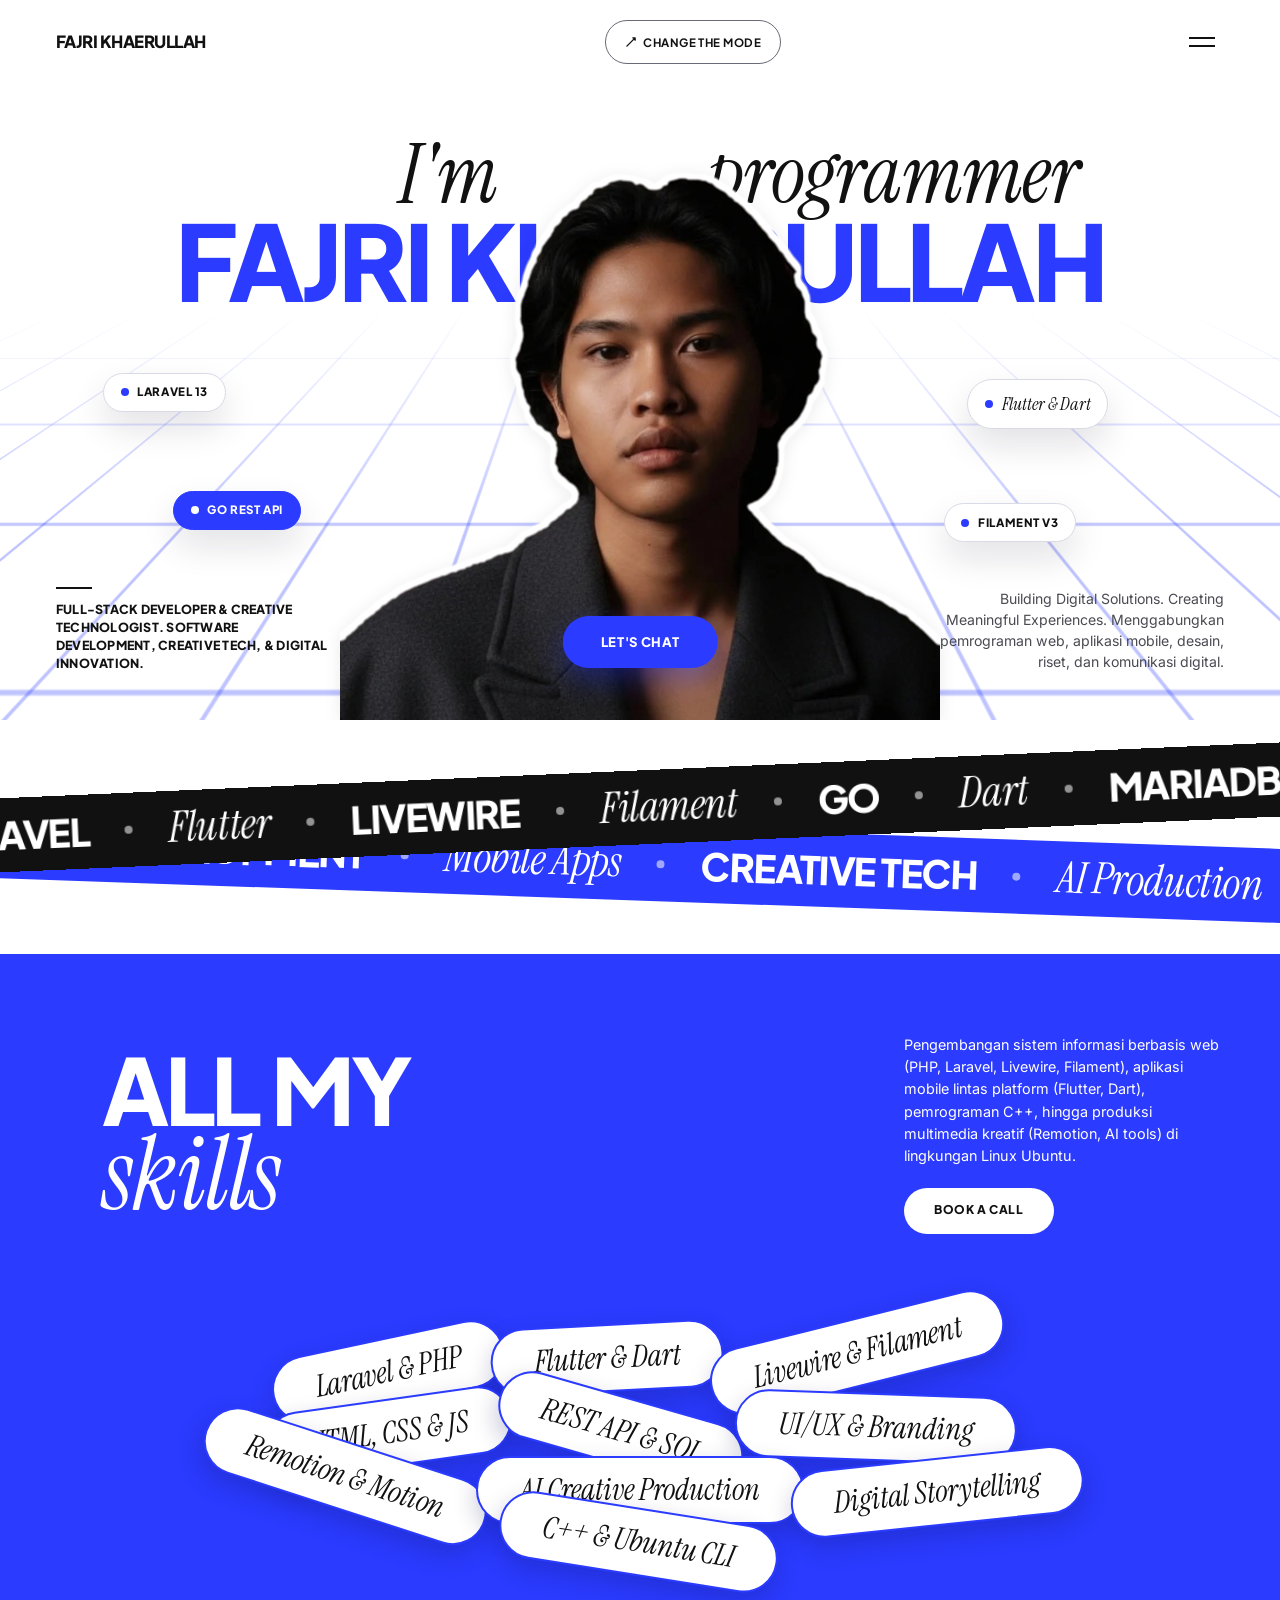
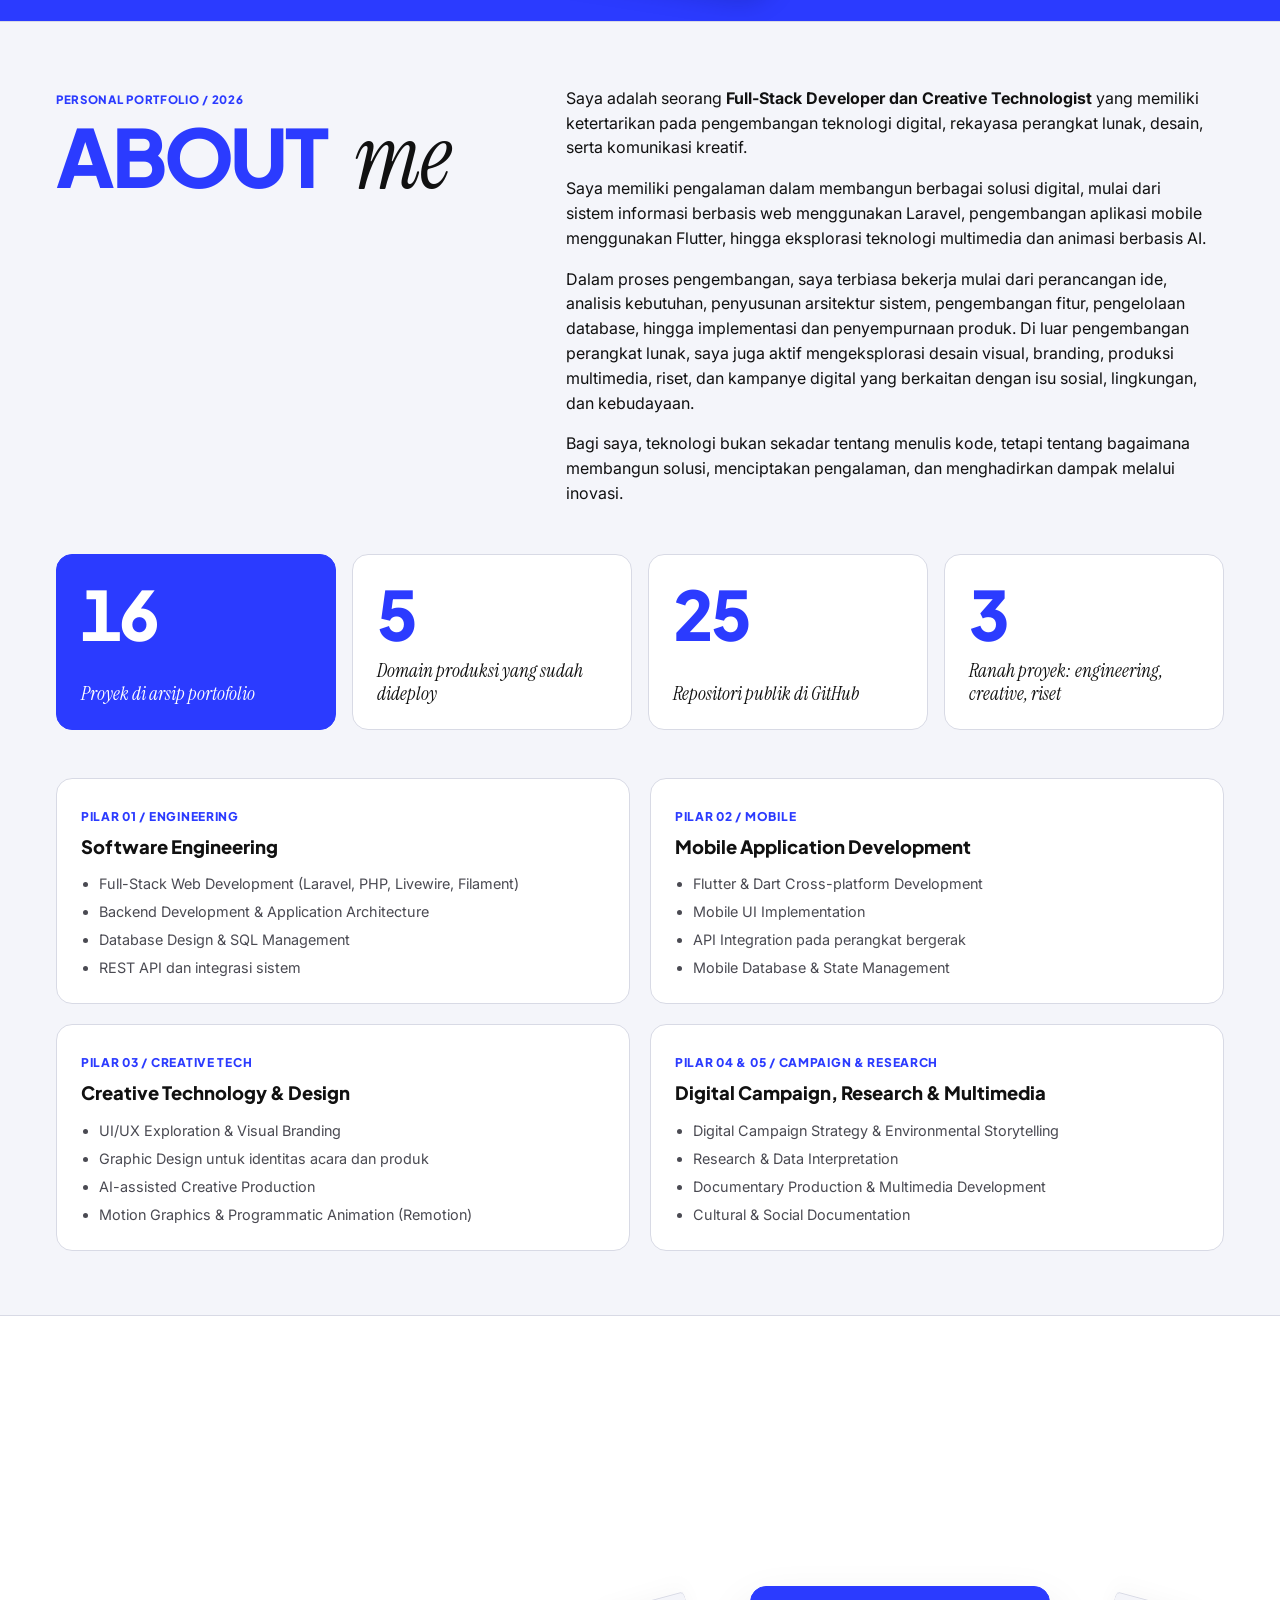
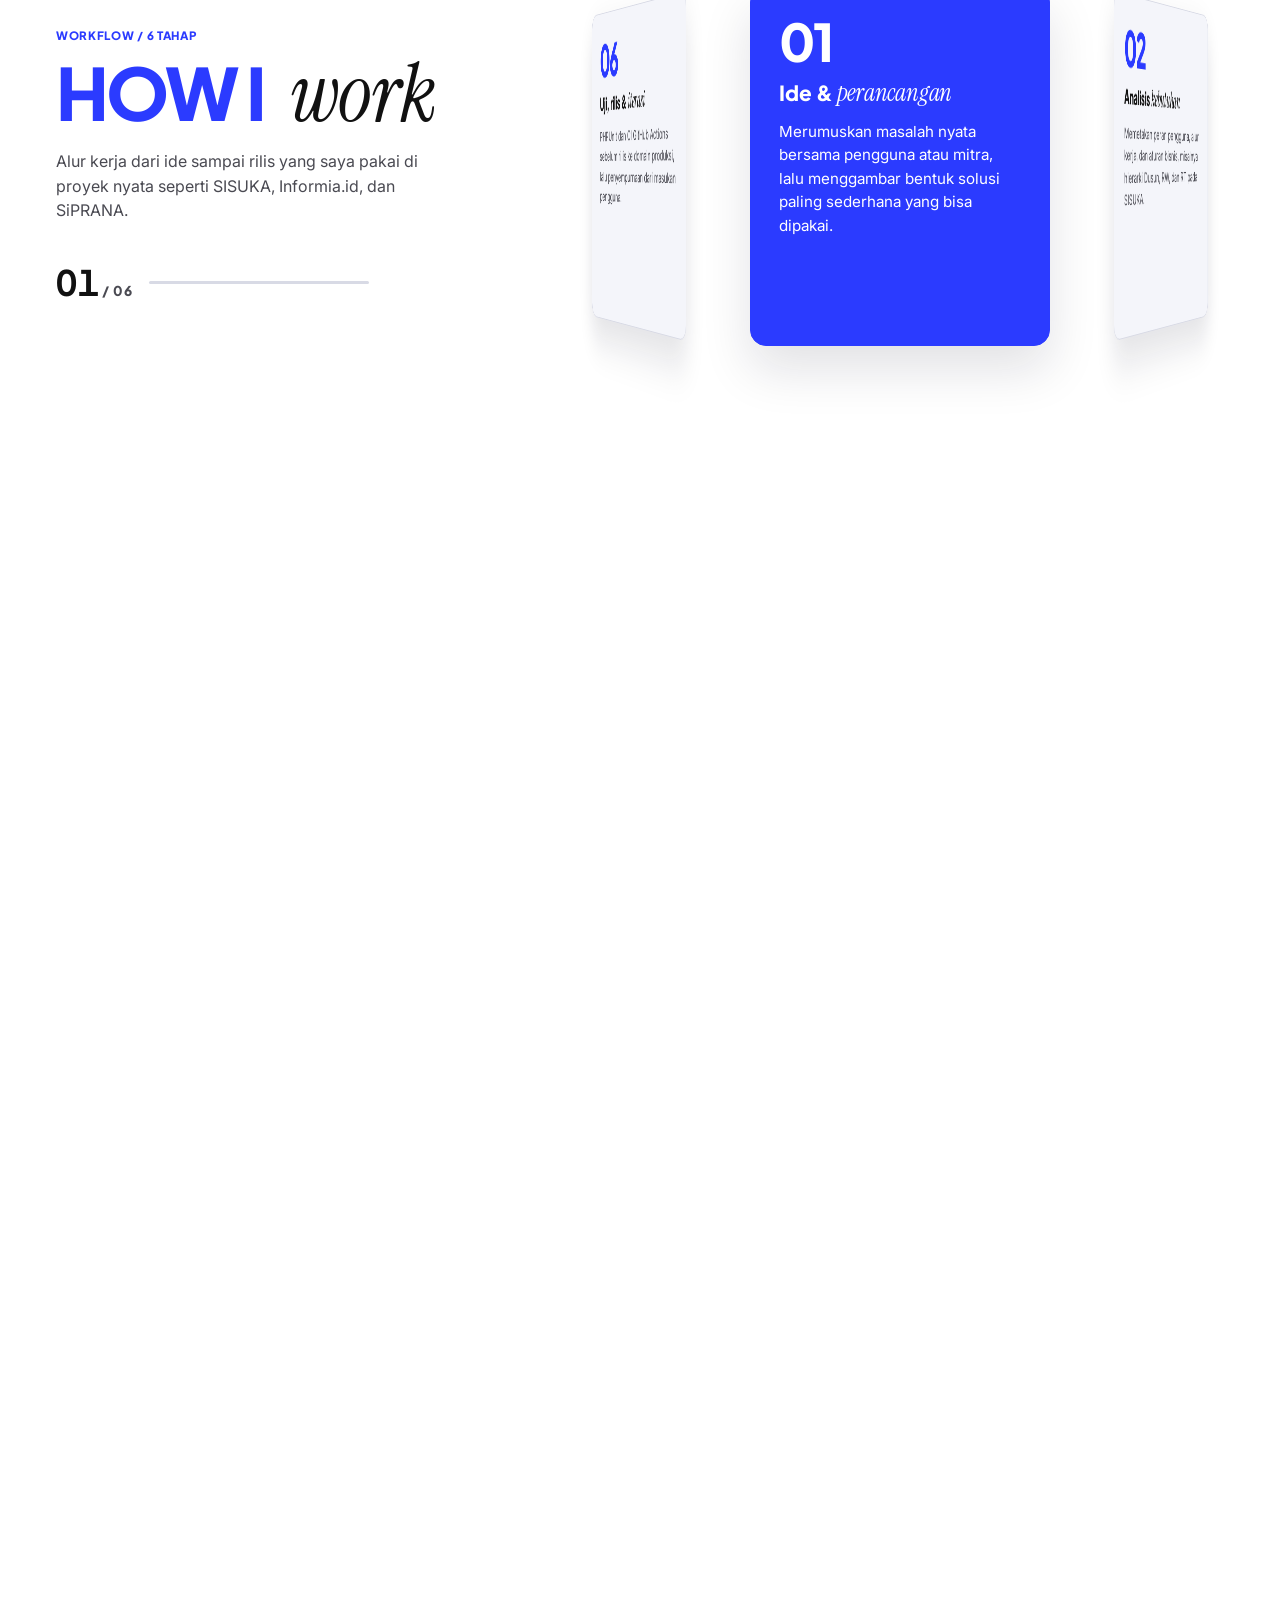
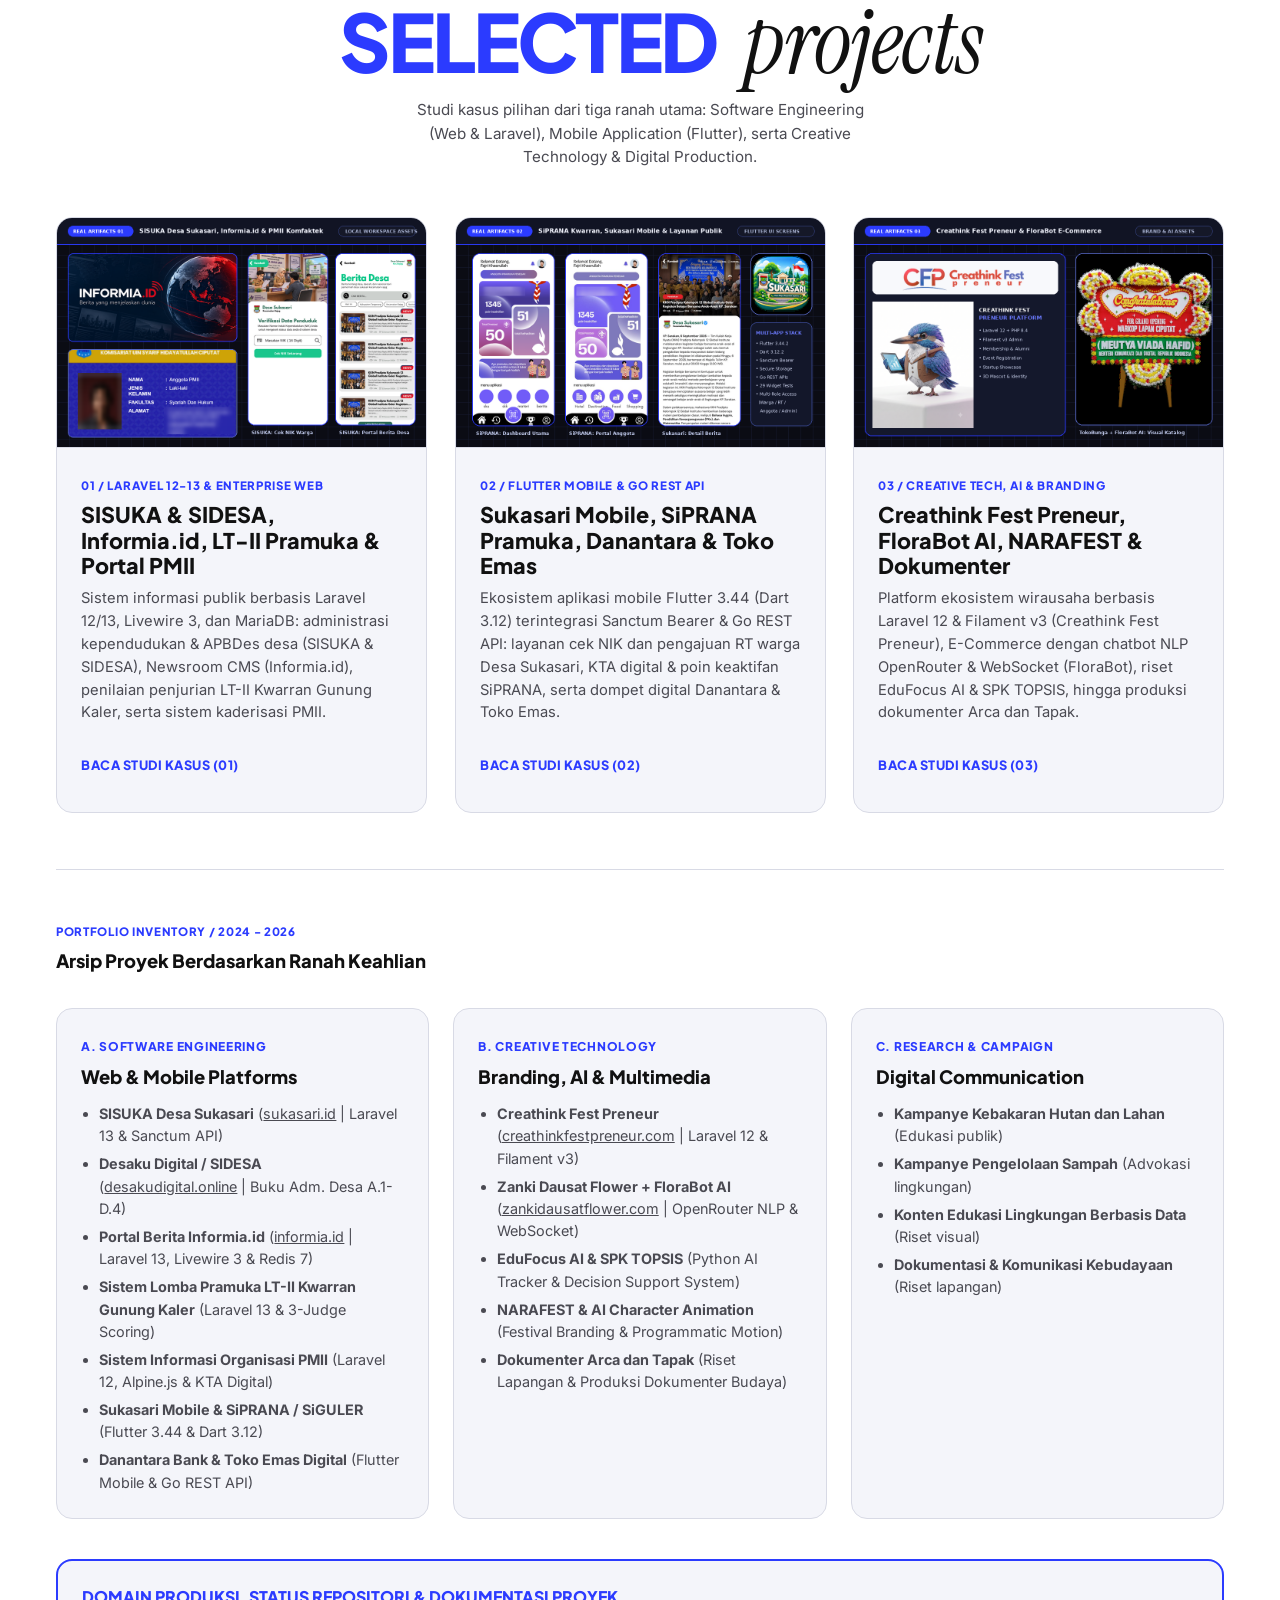
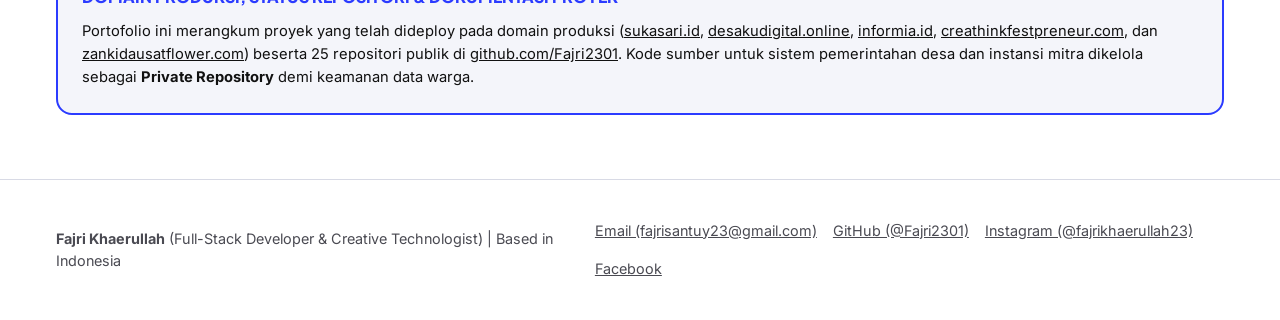
==== commit b6d005ec: "fajri : tambah motion graphics dan efek 3D scroll pada portofolio - Hero: lantai grid perspektif 3D " ====
--- a/index.html
+++ b/index.html
@@ -6,15 +6,32 @@
   <meta name="description" content="Portofolio pribadi Fajri Khaerullah: Full-Stack Developer &amp; Creative Technologist. Pengembangan aplikasi web Laravel, mobile Flutter, teknologi kreatif, dan komunikasi digital.">
   <title>Fajri Khaerullah | Full-Stack Developer &amp; Creative Technologist</title>
   <link rel="icon" href="data:image/svg+xml,%3Csvg xmlns='http://www.w3.org/2000/svg' viewBox='0 0 32 32'%3E%3Crect width='32' height='32' rx='8' fill='%232B3BFF'/%3E%3Ctext x='50%25' y='55%25' dominant-baseline='middle' text-anchor='middle' fill='%23FFFFFF' font-family='sans-serif' font-size='15' font-weight='800'%3EFK%3C/text%3E%3C/svg%3E">
+  <script>
+    /* Pasang tema sebelum render agar tidak ada kilatan putih di dark mode. Key harus sama dengan js/theme.js. */
+    (function () {
+      var theme = null;
+      try { theme = localStorage.getItem("fajri_portfolio_theme"); } catch (e) {}
+      if (theme !== "dark" && theme !== "light") {
+        theme = window.matchMedia && window.matchMedia("(prefers-color-scheme: dark)").matches ? "dark" : "light";
+      }
+      document.documentElement.setAttribute("data-theme", theme);
+      /* Animasi intro hanya aktif bila pengguna tidak memilih "kurangi gerakan". */
+      if (!(window.matchMedia && window.matchMedia("(prefers-reduced-motion: reduce)").matches)) {
+        document.documentElement.classList.add("motion-ok");
+      }
+    })();
+  </script>
   <link rel="preconnect" href="https://fonts.googleapis.com">
   <link rel="preconnect" href="https://fonts.gstatic.com" crossorigin>
   <link href="https://fonts.googleapis.com/css2?family=Instrument+Serif:ital@0;1&amp;family=Inter:wght@400;500;600;700&amp;family=Plus+Jakarta+Sans:wght@700;800&amp;display=swap" rel="stylesheet">
   <link rel="stylesheet" href="css/base.css">
   <link rel="stylesheet" href="css/layout.css">
   <link rel="stylesheet" href="css/components.css">
+  <link rel="stylesheet" href="css/motion.css">
 </head>
 <body>
   <a href="#main-content" class="skip-link">Lewati ke konten utama</a>
+  <div class="scroll-progress" aria-hidden="true"></div>
 
   <!-- Header: Logo kiri, Pill "Change the Mode" tengah, Hamburger kanan -->
   <header class="site-header">
@@ -55,15 +72,15 @@
           </a>
         </li>
         <li>
-          <a href="#about" class="menu-nav-link">
+          <a href="#skills" class="menu-nav-link">
             <span class="display-bold">02</span>
-            <span class="serif-italic">About &amp; Pillars</span>
+            <span class="serif-italic">Skills &amp; Stack</span>
           </a>
         </li>
         <li>
-          <a href="#skills" class="menu-nav-link">
+          <a href="#about" class="menu-nav-link">
             <span class="display-bold">03</span>
-            <span class="serif-italic">Skills &amp; Stack</span>
+            <span class="serif-italic">About &amp; Pillars</span>
           </a>
         </li>
         <li>
@@ -92,6 +109,17 @@
     <section id="hero" class="hero-section" aria-label="Perkenalan Fajri Khaerullah">
       <div class="container">
         <div class="hero-stage">
+          <!-- Layer 0: Lantai grid perspektif 3D yang bergerak -->
+          <div class="hero-floor" aria-hidden="true"><div class="hero-floor-plane"><div class="hero-floor-grid"></div></div></div>
+
+          <!-- Chip teknologi melayang (desktop), bergerak mengikuti kursor dan scroll -->
+          <ul class="hero-chips" aria-hidden="true">
+            <li class="hero-chip " style="--x: 4%; --y: 44%; --depth: 26; --float: 6.5s; --delay: 0.75s;"><span class="hero-chip-inner">Laravel 13</span></li>
+            <li class="hero-chip hero-chip--serif" style="--x: 78%; --y: 45%; --depth: 34; --float: 7.2s; --delay: 0.85s;"><span class="hero-chip-inner">Flutter &amp; Dart</span></li>
+            <li class="hero-chip hero-chip--blue" style="--x: 10%; --y: 63%; --depth: 18; --float: 5.6s; --delay: 0.95s;"><span class="hero-chip-inner">Go REST API</span></li>
+            <li class="hero-chip " style="--x: 76%; --y: 65%; --depth: 22; --float: 6.1s; --delay: 1.05s;"><span class="hero-chip-inner">Filament v3</span></li>
+          </ul>
+
           <!-- Layer 1 (z-index: 1): Teks campuran di belakang subjek foto -->
           <h1 class="hero-backdrop-text heading-mixed">
             <span class="hero-serif-row">
@@ -137,11 +165,73 @@
       </div>
     </section>
 
+    <!-- Pita marquee teknologi yang menyilang -->
+    <section class="marquee-band" aria-label="Teknologi dan ranah kerja">
+      <div class="marquee marquee--ink" data-scroll-x="-90">
+        <ul class="marquee-track">
+          <li class="marquee-item display-bold">Laravel</li><li class="marquee-sep" aria-hidden="true"></li>
+          <li class="marquee-item serif-italic">Flutter</li><li class="marquee-sep" aria-hidden="true"></li>
+          <li class="marquee-item display-bold">Livewire</li><li class="marquee-sep" aria-hidden="true"></li>
+          <li class="marquee-item serif-italic">Filament</li><li class="marquee-sep" aria-hidden="true"></li>
+          <li class="marquee-item display-bold">Go</li><li class="marquee-sep" aria-hidden="true"></li>
+          <li class="marquee-item serif-italic">Dart</li><li class="marquee-sep" aria-hidden="true"></li>
+          <li class="marquee-item display-bold">MariaDB</li><li class="marquee-sep" aria-hidden="true"></li>
+          <li class="marquee-item serif-italic">Redis</li><li class="marquee-sep" aria-hidden="true"></li>
+          <li class="marquee-item display-bold">Tailwind CSS</li><li class="marquee-sep" aria-hidden="true"></li>
+          <li class="marquee-item serif-italic">Alpine.js</li><li class="marquee-sep" aria-hidden="true"></li>
+          <li class="marquee-item display-bold">Sanctum</li><li class="marquee-sep" aria-hidden="true"></li>
+          <li class="marquee-item serif-italic">PHPUnit</li><li class="marquee-sep" aria-hidden="true"></li>
+          <li class="marquee-item display-bold">Remotion</li><li class="marquee-sep" aria-hidden="true"></li>
+          <li class="marquee-item serif-italic">Ubuntu</li><li class="marquee-sep" aria-hidden="true"></li>
+        </ul>
+        <ul class="marquee-track" aria-hidden="true">
+          <li class="marquee-item display-bold">Laravel</li><li class="marquee-sep" aria-hidden="true"></li>
+          <li class="marquee-item serif-italic">Flutter</li><li class="marquee-sep" aria-hidden="true"></li>
+          <li class="marquee-item display-bold">Livewire</li><li class="marquee-sep" aria-hidden="true"></li>
+          <li class="marquee-item serif-italic">Filament</li><li class="marquee-sep" aria-hidden="true"></li>
+          <li class="marquee-item display-bold">Go</li><li class="marquee-sep" aria-hidden="true"></li>
+          <li class="marquee-item serif-italic">Dart</li><li class="marquee-sep" aria-hidden="true"></li>
+          <li class="marquee-item display-bold">MariaDB</li><li class="marquee-sep" aria-hidden="true"></li>
+          <li class="marquee-item serif-italic">Redis</li><li class="marquee-sep" aria-hidden="true"></li>
+          <li class="marquee-item display-bold">Tailwind CSS</li><li class="marquee-sep" aria-hidden="true"></li>
+          <li class="marquee-item serif-italic">Alpine.js</li><li class="marquee-sep" aria-hidden="true"></li>
+          <li class="marquee-item display-bold">Sanctum</li><li class="marquee-sep" aria-hidden="true"></li>
+          <li class="marquee-item serif-italic">PHPUnit</li><li class="marquee-sep" aria-hidden="true"></li>
+          <li class="marquee-item display-bold">Remotion</li><li class="marquee-sep" aria-hidden="true"></li>
+          <li class="marquee-item serif-italic">Ubuntu</li><li class="marquee-sep" aria-hidden="true"></li>
+        </ul>
+      </div>
+      <div class="marquee marquee--blue" data-scroll-x="90" aria-hidden="true">
+        <ul class="marquee-track" aria-hidden="true">
+          <li class="marquee-item display-bold">Web Development</li><li class="marquee-sep" aria-hidden="true"></li>
+          <li class="marquee-item serif-italic">Mobile Apps</li><li class="marquee-sep" aria-hidden="true"></li>
+          <li class="marquee-item display-bold">Creative Tech</li><li class="marquee-sep" aria-hidden="true"></li>
+          <li class="marquee-item serif-italic">AI Production</li><li class="marquee-sep" aria-hidden="true"></li>
+          <li class="marquee-item display-bold">Branding</li><li class="marquee-sep" aria-hidden="true"></li>
+          <li class="marquee-item serif-italic">Motion Graphics</li><li class="marquee-sep" aria-hidden="true"></li>
+          <li class="marquee-item display-bold">Research</li><li class="marquee-sep" aria-hidden="true"></li>
+          <li class="marquee-item serif-italic">Documentary</li><li class="marquee-sep" aria-hidden="true"></li>
+          <li class="marquee-item display-bold">Digital Campaign</li><li class="marquee-sep" aria-hidden="true"></li>
+        </ul>
+        <ul class="marquee-track" aria-hidden="true">
+          <li class="marquee-item display-bold">Web Development</li><li class="marquee-sep" aria-hidden="true"></li>
+          <li class="marquee-item serif-italic">Mobile Apps</li><li class="marquee-sep" aria-hidden="true"></li>
+          <li class="marquee-item display-bold">Creative Tech</li><li class="marquee-sep" aria-hidden="true"></li>
+          <li class="marquee-item serif-italic">AI Production</li><li class="marquee-sep" aria-hidden="true"></li>
+          <li class="marquee-item display-bold">Branding</li><li class="marquee-sep" aria-hidden="true"></li>
+          <li class="marquee-item serif-italic">Motion Graphics</li><li class="marquee-sep" aria-hidden="true"></li>
+          <li class="marquee-item display-bold">Research</li><li class="marquee-sep" aria-hidden="true"></li>
+          <li class="marquee-item serif-italic">Documentary</li><li class="marquee-sep" aria-hidden="true"></li>
+          <li class="marquee-item display-bold">Digital Campaign</li><li class="marquee-sep" aria-hidden="true"></li>
+        </ul>
+      </div>
+    </section>
+
     <!-- Section 2: Latar biru penuh "ALL YOUR skills" + tumpukan tag pill putih -->
     <section id="skills" class="skills-section" aria-labelledby="skills-title">
       <div class="container">
         <div class="skills-top-grid">
-          <h2 id="skills-title" class="skills-heading heading-mixed">
+          <h2 id="skills-title" class="skills-heading heading-mixed" data-scroll-x="60">
             <span class="display-bold">ALL MY</span>
             <span class="serif-italic">skills</span>
           </h2>
@@ -158,16 +248,16 @@
 
         <!-- Deretan tag pill putih bertulisan serif italic tersusun menumpuk -->
         <ul class="skills-pile" aria-label="Daftar keahlian dan teknologi">
-          <li class="skill-pill" tabindex="0">Laravel &amp; PHP</li>
-          <li class="skill-pill" tabindex="0">Flutter &amp; Dart</li>
-          <li class="skill-pill" tabindex="0">Livewire &amp; Filament</li>
-          <li class="skill-pill" tabindex="0">HTML, CSS &amp; JS</li>
-          <li class="skill-pill" tabindex="0">REST API &amp; SQL</li>
-          <li class="skill-pill" tabindex="0">UI/UX &amp; Branding</li>
-          <li class="skill-pill" tabindex="0">Remotion &amp; Motion</li>
-          <li class="skill-pill" tabindex="0">AI Creative Production</li>
-          <li class="skill-pill" tabindex="0">Digital Storytelling</li>
-          <li class="skill-pill" tabindex="0">C++ &amp; Ubuntu CLI</li>
+          <li class="skill-pill">Laravel &amp; PHP</li>
+          <li class="skill-pill">Flutter &amp; Dart</li>
+          <li class="skill-pill">Livewire &amp; Filament</li>
+          <li class="skill-pill">HTML, CSS &amp; JS</li>
+          <li class="skill-pill">REST API &amp; SQL</li>
+          <li class="skill-pill">UI/UX &amp; Branding</li>
+          <li class="skill-pill">Remotion &amp; Motion</li>
+          <li class="skill-pill">AI Creative Production</li>
+          <li class="skill-pill">Digital Storytelling</li>
+          <li class="skill-pill">C++ &amp; Ubuntu CLI</li>
         </ul>
       </div>
     </section>
@@ -185,24 +275,44 @@
           </div>
 
           <div class="about-narrative">
-            <p>
+            <p data-reveal style="--d: 0;">
               Saya adalah seorang <strong>Full-Stack Developer dan Creative Technologist</strong> yang memiliki ketertarikan pada pengembangan teknologi digital, rekayasa perangkat lunak, desain, serta komunikasi kreatif.
             </p>
-            <p>
+            <p data-reveal style="--d: 1;">
               Saya memiliki pengalaman dalam membangun berbagai solusi digital, mulai dari sistem informasi berbasis web menggunakan Laravel, pengembangan aplikasi mobile menggunakan Flutter, hingga eksplorasi teknologi multimedia dan animasi berbasis AI.
             </p>
-            <p>
+            <p data-reveal style="--d: 2;">
               Dalam proses pengembangan, saya terbiasa bekerja mulai dari perancangan ide, analisis kebutuhan, penyusunan arsitektur sistem, pengembangan fitur, pengelolaan database, hingga implementasi dan penyempurnaan produk. Di luar pengembangan perangkat lunak, saya juga aktif mengeksplorasi desain visual, branding, produksi multimedia, riset, dan kampanye digital yang berkaitan dengan isu sosial, lingkungan, dan kebudayaan.
             </p>
-            <p>
+            <p data-reveal style="--d: 3;">
               Bagi saya, teknologi bukan sekadar tentang menulis kode, tetapi tentang bagaimana membangun solusi, menciptakan pengalaman, dan menghadirkan dampak melalui inovasi.
             </p>
+          </div>
+        </div>
+
+        <!-- Angka ringkas yang dihitung naik saat terlihat -->
+        <div class="stats-grid">
+          <div class="stat-card stat-card--accent" data-reveal="scale" style="--d: 0;">
+            <span class="stat-num" data-count="16" aria-hidden="true">16</span>
+            <span class="stat-label"><span class="sr-only">16 </span>Proyek di arsip portofolio</span>
+          </div>
+          <div class="stat-card" data-reveal="scale" style="--d: 1;">
+            <span class="stat-num" data-count="5" aria-hidden="true">5</span>
+            <span class="stat-label"><span class="sr-only">5 </span>Domain produksi yang sudah dideploy</span>
+          </div>
+          <div class="stat-card" data-reveal="scale" style="--d: 2;">
+            <span class="stat-num" data-count="25" aria-hidden="true">25</span>
+            <span class="stat-label"><span class="sr-only">25 </span>Repositori publik di GitHub</span>
+          </div>
+          <div class="stat-card" data-reveal="scale" style="--d: 3;">
+            <span class="stat-num" data-count="3" aria-hidden="true">3</span>
+            <span class="stat-label"><span class="sr-only">3 </span>Ranah proyek: engineering, creative, riset</span>
           </div>
         </div>
 
         <!-- Lima Pilar Keahlian -->
         <div class="pillars-grid" aria-label="Lima pilar keahlian utama">
-          <article class="pillar-card">
+          <article class="pillar-card" data-reveal style="--d: 0;">
             <span class="pillar-num">PILAR 01 / ENGINEERING</span>
             <h3 class="pillar-title">Software Engineering</h3>
             <ul class="pillar-list">
@@ -213,7 +323,7 @@
             </ul>
           </article>
 
-          <article class="pillar-card">
+          <article class="pillar-card" data-reveal style="--d: 1;">
             <span class="pillar-num">PILAR 02 / MOBILE</span>
             <h3 class="pillar-title">Mobile Application Development</h3>
             <ul class="pillar-list">
@@ -224,7 +334,7 @@
             </ul>
           </article>
 
-          <article class="pillar-card">
+          <article class="pillar-card" data-reveal style="--d: 2;">
             <span class="pillar-num">PILAR 03 / CREATIVE TECH</span>
             <h3 class="pillar-title">Creative Technology &amp; Design</h3>
             <ul class="pillar-list">
@@ -235,7 +345,7 @@
             </ul>
           </article>
 
-          <article class="pillar-card">
+          <article class="pillar-card" data-reveal style="--d: 3;">
             <span class="pillar-num">PILAR 04 &amp; 05 / CAMPAIGN &amp; RESEARCH</span>
             <h3 class="pillar-title">Digital Campaign, Research &amp; Multimedia</h3>
             <ul class="pillar-list">
@@ -249,11 +359,63 @@
       </div>
     </section>
 
+    <!-- Section Proses: daftar biasa di mobile, cincin kartu 3D yang berputar saat scroll di desktop -->
+    <section id="process" class="process-section" aria-labelledby="process-title">
+      <div class="container process-sticky">
+        <div class="process-intro">
+          <span class="project-card-meta">WORKFLOW / 6 TAHAP</span>
+          <h2 id="process-title" class="process-heading heading-mixed">
+            <span class="display-bold">HOW I</span>
+            <span class="serif-italic">work</span>
+          </h2>
+          <p class="process-lead">Alur kerja dari ide sampai rilis yang saya pakai di proyek nyata seperti SISUKA, Informia.id, dan SiPRANA.</p>
+          <div class="process-meter" aria-hidden="true">
+            <span><b data-process-current>01</b> / 06</span>
+            <span class="process-meter-bar"><i></i></span>
+          </div>
+        </div>
+        <div class="process-stage">
+          <ol class="process-ring">
+          <li class="process-card" style="--i: 0;" data-reveal>
+            <span class="process-num">01</span>
+            <h3 class="process-title">Ide &amp; <span class="serif-italic">perancangan</span></h3>
+            <p class="process-text">Merumuskan masalah nyata bersama pengguna atau mitra, lalu menggambar bentuk solusi paling sederhana yang bisa dipakai.</p>
+          </li>
+          <li class="process-card" style="--i: 1;" data-reveal>
+            <span class="process-num">02</span>
+            <h3 class="process-title">Analisis <span class="serif-italic">kebutuhan</span></h3>
+            <p class="process-text">Memetakan peran pengguna, alur kerja, dan aturan bisnis, misalnya hierarki Dusun, RW, dan RT pada SISUKA.</p>
+          </li>
+          <li class="process-card" style="--i: 2;" data-reveal>
+            <span class="process-num">03</span>
+            <h3 class="process-title">Arsitektur <span class="serif-italic">sistem</span></h3>
+            <p class="process-text">Menyusun lapisan Controller, Service, dan RBAC Spatie Permission agar modul mudah dikembangkan dan aman.</p>
+          </li>
+          <li class="process-card" style="--i: 3;" data-reveal>
+            <span class="process-num">04</span>
+            <h3 class="process-title">Pengembangan <span class="serif-italic">fitur</span></h3>
+            <p class="process-text">Membangun fitur dengan Laravel, Livewire, Filament, dan Flutter, dari panel admin sampai aplikasi mobile.</p>
+          </li>
+          <li class="process-card" style="--i: 4;" data-reveal>
+            <span class="process-num">05</span>
+            <h3 class="process-title">Database &amp; <span class="serif-italic">data</span></h3>
+            <p class="process-text">Skema relasional MySQL/MariaDB, transaksi kas aman dengan lockForUpdate(), dan log audit pada audit_logs.</p>
+          </li>
+          <li class="process-card" style="--i: 5;" data-reveal>
+            <span class="process-num">06</span>
+            <h3 class="process-title">Uji, rilis &amp; <span class="serif-italic">iterasi</span></h3>
+            <p class="process-text">PHPUnit dan CI GitHub Actions sebelum rilis ke domain produksi, lalu penyempurnaan dari masukan pengguna.</p>
+          </li>
+          </ol>
+        </div>
+      </div>
+    </section>
+
     <!-- Section 3: "SELECTED projects" dengan 3 kartu project yang menaut ke halaman masing-masing -->
     <section id="projects" class="projects-section" aria-labelledby="projects-title">
       <div class="container">
         <div class="projects-header">
-          <h2 id="projects-title" class="projects-heading heading-mixed">
+          <h2 id="projects-title" class="projects-heading heading-mixed" data-scroll-x="-60">
             <span class="display-bold">SELECTED</span>
             <span class="serif-italic">projects</span>
           </h2>
@@ -264,73 +426,79 @@
 
         <div class="projects-grid">
           <!-- Kartu Project 1 -->
-          <a href="projects/project-1.html" class="project-card">
-            <div class="project-card-thumb">
-              <img
-                src="assets/img/project-1-real.png"
-                alt="Tangkapan layar asli SISUKA Desa Sukasari, Portal Berita Informia.id, dan Kartu Anggota PMII"
-                width="960"
-                height="600"
-                loading="lazy"
-              >
-            </div>
-            <div class="project-card-body">
-              <div>
-                <span class="project-card-meta">01 / LARAVEL 12-13 &amp; ENTERPRISE WEB</span>
-                <h3 class="project-card-title">SISUKA &amp; SIDESA, Informia.id, LT-II Pramuka &amp; Portal PMII</h3>
-                <p class="project-card-desc">
-                  Sistem informasi publik berbasis Laravel 12/13, Livewire 3, dan MariaDB: administrasi kependudukan &amp; APBDes desa (SISUKA &amp; SIDESA), Newsroom CMS (Informia.id), penilaian penjurian LT-II Kwarran Gunung Kaler, serta sistem kaderisasi PMII.
-                </p>
+          <div class="project-card-shell" data-reveal style="--d: 0;">
+            <a href="projects/project-1.html" class="project-card" data-tilt>
+              <div class="project-card-thumb">
+                <img
+                  src="assets/img/project-1-real.png"
+                  alt="Tangkapan layar asli SISUKA Desa Sukasari, Portal Berita Informia.id, dan Kartu Anggota PMII"
+                  width="960"
+                  height="600"
+                  loading="lazy"
+                >
               </div>
-              <span class="project-card-cta">Baca Studi Kasus (01)</span>
-            </div>
-          </a>
+              <div class="project-card-body">
+                <div>
+                  <span class="project-card-meta">01 / LARAVEL 12-13 &amp; ENTERPRISE WEB</span>
+                  <h3 class="project-card-title">SISUKA &amp; SIDESA, Informia.id, LT-II Pramuka &amp; Portal PMII</h3>
+                  <p class="project-card-desc">
+                    Sistem informasi publik berbasis Laravel 12/13, Livewire 3, dan MariaDB: administrasi kependudukan &amp; APBDes desa (SISUKA &amp; SIDESA), Newsroom CMS (Informia.id), penilaian penjurian LT-II Kwarran Gunung Kaler, serta sistem kaderisasi PMII.
+                  </p>
+                </div>
+                <span class="project-card-cta">Baca Studi Kasus (01)</span>
+              </div>
+            </a>
+          </div>
 
           <!-- Kartu Project 2 -->
-          <a href="projects/project-2.html" class="project-card">
-            <div class="project-card-thumb">
-              <img
-                src="assets/img/project-2-real.png"
-                alt="Tangkapan layar aplikasi Flutter SiPRANA Kwarran dan Sukasari Mobile"
-                width="960"
-                height="600"
-                loading="lazy"
-              >
-            </div>
-            <div class="project-card-body">
-              <div>
-                <span class="project-card-meta">02 / FLUTTER MOBILE &amp; GO REST API</span>
-                <h3 class="project-card-title">Sukasari Mobile, SiPRANA Pramuka, Danantara &amp; Toko Emas</h3>
-                <p class="project-card-desc">
-                  Ekosistem aplikasi mobile Flutter 3.44 (Dart 3.12) terintegrasi Sanctum Bearer &amp; Go REST API: layanan cek NIK dan pengajuan RT warga Desa Sukasari, KTA digital &amp; poin keaktifan SiPRANA, serta dompet digital Danantara &amp; Toko Emas.
-                </p>
+          <div class="project-card-shell" data-reveal style="--d: 1;">
+            <a href="projects/project-2.html" class="project-card" data-tilt>
+              <div class="project-card-thumb">
+                <img
+                  src="assets/img/project-2-real.png"
+                  alt="Tangkapan layar aplikasi Flutter SiPRANA Kwarran dan Sukasari Mobile"
+                  width="960"
+                  height="600"
+                  loading="lazy"
+                >
               </div>
-              <span class="project-card-cta">Baca Studi Kasus (02)</span>
-            </div>
-          </a>
+              <div class="project-card-body">
+                <div>
+                  <span class="project-card-meta">02 / FLUTTER MOBILE &amp; GO REST API</span>
+                  <h3 class="project-card-title">Sukasari Mobile, SiPRANA Pramuka, Danantara &amp; Toko Emas</h3>
+                  <p class="project-card-desc">
+                    Ekosistem aplikasi mobile Flutter 3.44 (Dart 3.12) terintegrasi Sanctum Bearer &amp; Go REST API: layanan cek NIK dan pengajuan RT warga Desa Sukasari, KTA digital &amp; poin keaktifan SiPRANA, serta dompet digital Danantara &amp; Toko Emas.
+                  </p>
+                </div>
+                <span class="project-card-cta">Baca Studi Kasus (02)</span>
+              </div>
+            </a>
+          </div>
 
           <!-- Kartu Project 3 -->
-          <a href="projects/project-3.html" class="project-card">
-            <div class="project-card-thumb">
-              <img
-                src="assets/img/project-3-real.png"
-                alt="Visual identitas Creathink Fest Preneur, maskot 3D, dan katalog TokoBunga FloraBot AI"
-                width="960"
-                height="600"
-                loading="lazy"
-              >
-            </div>
-            <div class="project-card-body">
-              <div>
-                <span class="project-card-meta">03 / CREATIVE TECH, AI &amp; BRANDING</span>
-                <h3 class="project-card-title">Creathink Fest Preneur, FloraBot AI, NARAFEST &amp; Dokumenter</h3>
-                <p class="project-card-desc">
-                  Platform ekosistem wirausaha berbasis Laravel 12 &amp; Filament v3 (Creathink Fest Preneur), E-Commerce dengan chatbot NLP OpenRouter &amp; WebSocket (FloraBot), riset EduFocus AI &amp; SPK TOPSIS, hingga produksi dokumenter Arca dan Tapak.
-                </p>
+          <div class="project-card-shell" data-reveal style="--d: 2;">
+            <a href="projects/project-3.html" class="project-card" data-tilt>
+              <div class="project-card-thumb">
+                <img
+                  src="assets/img/project-3-real.png"
+                  alt="Visual identitas Creathink Fest Preneur, maskot 3D, dan katalog TokoBunga FloraBot AI"
+                  width="960"
+                  height="600"
+                  loading="lazy"
+                >
               </div>
-              <span class="project-card-cta">Baca Studi Kasus (03)</span>
-            </div>
-          </a>
+              <div class="project-card-body">
+                <div>
+                  <span class="project-card-meta">03 / CREATIVE TECH, AI &amp; BRANDING</span>
+                  <h3 class="project-card-title">Creathink Fest Preneur, FloraBot AI, NARAFEST &amp; Dokumenter</h3>
+                  <p class="project-card-desc">
+                    Platform ekosistem wirausaha berbasis Laravel 12 &amp; Filament v3 (Creathink Fest Preneur), E-Commerce dengan chatbot NLP OpenRouter &amp; WebSocket (FloraBot), riset EduFocus AI &amp; SPK TOPSIS, hingga produksi dokumenter Arca dan Tapak.
+                  </p>
+                </div>
+                <span class="project-card-cta">Baca Studi Kasus (03)</span>
+              </div>
+            </a>
+          </div>
         </div>
 
         <!-- Inventaris Lengkap 3 Kategori Besar Proyek -->
@@ -339,7 +507,7 @@
           <h3 class="pillar-title">Arsip Proyek Berdasarkan Ranah Keahlian</h3>
 
           <div class="inventory-grid">
-            <div class="inventory-card">
+            <div class="inventory-card" data-reveal style="--d: 0;">
               <span class="pillar-num">A. SOFTWARE ENGINEERING</span>
               <h4 class="pillar-title">Web &amp; Mobile Platforms</h4>
               <ul class="pillar-list">
@@ -353,7 +521,7 @@
               </ul>
             </div>
 
-            <div class="inventory-card">
+            <div class="inventory-card" data-reveal style="--d: 1;">
               <span class="pillar-num">B. CREATIVE TECHNOLOGY</span>
               <h4 class="pillar-title">Branding, AI &amp; Multimedia</h4>
               <ul class="pillar-list">
@@ -365,7 +533,7 @@
               </ul>
             </div>
 
-            <div class="inventory-card">
+            <div class="inventory-card" data-reveal style="--d: 2;">
               <span class="pillar-num">C. RESEARCH &amp; CAMPAIGN</span>
               <h4 class="pillar-title">Digital Communication</h4>
               <ul class="pillar-list">
@@ -378,7 +546,7 @@
           </div>
 
           <!-- Catatan Transparansi Repositori & Dokumentasi -->
-          <div class="doc-reminder-card" role="note" aria-label="Catatan status repositori dan domain proyek">
+          <div class="doc-reminder-card" data-reveal role="note" aria-label="Catatan status repositori dan domain proyek">
             <h4 class="doc-reminder-title">Domain Produksi, Status Repositori &amp; Dokumentasi Proyek</h4>
             <p class="doc-reminder-text">
               Portofolio ini merangkum proyek yang telah dideploy pada domain produksi (<a href="https://sukasari.id" target="_blank" rel="noopener noreferrer">sukasari.id</a>, <a href="https://desakudigital.online" target="_blank" rel="noopener noreferrer">desakudigital.online</a>, <a href="https://informia.id" target="_blank" rel="noopener noreferrer">informia.id</a>, <a href="https://creathinkfestpreneur.com" target="_blank" rel="noopener noreferrer">creathinkfestpreneur.com</a>, dan <a href="https://zankidausatflower.com" target="_blank" rel="noopener noreferrer">zankidausatflower.com</a>) beserta 25 repositori publik di <a href="https://github.com/Fajri2301" target="_blank" rel="noopener noreferrer">github.com/Fajri2301</a>. Kode sumber untuk sistem pemerintahan desa dan instansi mitra dikelola sebagai <strong>Private Repository</strong> demi keamanan data warga.
@@ -407,6 +575,7 @@
   <script src="js/theme.js"></script>
   <script src="js/menu.js"></script>
   <script src="js/tags.js"></script>
+  <script src="js/motion.js"></script>
   <script src="js/main.js"></script>
 </body>
 </html>
--- a/css/base.css
+++ b/css/base.css
@@ -79,6 +79,11 @@
   outline-offset: 3px;
 }
 
+/* Section yang menerima fokus lewat skrip (navigasi menu) tidak perlu cincin fokus. */
+[tabindex="-1"]:focus {
+  outline: none;
+}
+
 .skip-link {
   position: absolute;
   top: -100px;
--- a/css/components.css
+++ b/css/components.css
@@ -119,6 +119,8 @@
   opacity: 1;
   visibility: visible;
   pointer-events: auto;
+  /* visibility langsung aktif saat dibuka agar tombol Close bisa langsung menerima fokus */
+  transition: opacity 240ms var(--ease-smooth), visibility 0s;
 }
 
 .menu-overlay-top {
@@ -306,7 +308,6 @@
 }
 
 .skill-pill:hover,
-.skill-pill:focus-visible,
 .skill-pill.is-wiggling {
   z-index: 5;
   animation: tag-wiggle 420ms var(--ease-smooth) forwards;
@@ -329,7 +330,7 @@
 
 .project-card:hover,
 .project-card:focus-visible {
-  transform: translateY(-4px);
+  --lift: -6px;
   border-color: var(--color-primary);
 }
 
--- a/css/motion.css
+++ b/css/motion.css
@@ -0,0 +1,629 @@
+/* =========================================================
+   Motion & 3D layer
+   - .motion-ok    : dipasang skrip inline <head> (animasi intro tanpa menunggu JS)
+   - .motion-ready : dipasang js/motion.js (state tersembunyi untuk reveal saat scroll)
+   Keduanya tidak dipasang bila pengguna memilih prefers-reduced-motion.
+   ========================================================= */
+
+:root {
+  --mx: 0;
+  --my: 0;
+  --hp: 0;
+  --grid-line: rgba(43, 59, 255, 0.3);
+}
+
+[data-theme="dark"] {
+  --grid-line: rgba(108, 123, 255, 0.38);
+}
+
+/* ---------- Progress bar scroll ---------- */
+.scroll-progress {
+  position: fixed;
+  top: 0;
+  left: 0;
+  right: 0;
+  z-index: 110;
+  height: 3px;
+  background-color: var(--color-primary-solid);
+  transform: scaleX(0);
+  transform-origin: 0 50%;
+  pointer-events: none;
+}
+
+/* ---------- Hero: lantai grid perspektif ----------
+   Wrapper memegang mask (2D), bidang di dalamnya yang dirotasi 3D.
+   Mask dan transform 3D sengaja dipisah: digabung di satu elemen, beberapa browser tidak merendernya. */
+.hero-floor {
+  position: absolute;
+  top: 34%;
+  left: -20%;
+  right: -20%;
+  bottom: 0;
+  z-index: 0;
+  overflow: hidden;
+  pointer-events: none;
+  perspective: 480px;
+  perspective-origin: 50% 0%;
+  -webkit-mask-image: linear-gradient(to bottom, transparent 0%, #000 55%);
+  mask-image: linear-gradient(to bottom, transparent 0%, #000 55%);
+}
+
+.hero-floor-plane {
+  position: absolute;
+  top: 0;
+  left: 0;
+  right: 0;
+  height: 260%;
+  overflow: hidden;
+  transform: rotateX(60deg);
+  transform-origin: 50% 0%;
+}
+
+.hero-floor-grid {
+  position: absolute;
+  top: -80px;
+  left: 0;
+  right: 0;
+  bottom: 0;
+  background-image:
+    linear-gradient(var(--grid-line) 2px, transparent 2px),
+    linear-gradient(90deg, var(--grid-line) 2px, transparent 2px);
+  background-size: 80px 80px;
+}
+
+.motion-ok .hero-floor-grid {
+  animation: floor-scroll 2.8s linear infinite;
+}
+
+@keyframes floor-scroll {
+  to {
+    transform: translateY(80px);
+  }
+}
+
+/* ---------- Hero: parallax kursor + scroll ---------- */
+.hero-backdrop-text {
+  perspective: 800px;
+  translate: calc(var(--mx) * 14px) calc(var(--hp) * -110px);
+  opacity: calc(1 - var(--hp) * 1.15);
+}
+
+.hero-figure-wrap {
+  translate: calc(var(--mx) * -8px) calc(var(--hp) * 70px);
+  transform: perspective(1100px) rotateY(calc(var(--mx) * 7deg)) rotateX(calc(var(--my) * -4deg));
+}
+
+/* Chip teknologi yang melayang di sekitar potret (desktop) */
+.hero-chips {
+  position: absolute;
+  inset: 0;
+  z-index: 3;
+  display: none;
+  margin: 0;
+  padding: 0;
+  list-style: none;
+  pointer-events: none;
+}
+
+.hero-chip {
+  position: absolute;
+  left: var(--x);
+  top: var(--y);
+  translate:
+    calc(var(--mx) * var(--depth) * 1px)
+    calc(var(--my) * var(--depth) * 1px + var(--hp) * var(--depth) * -5px);
+}
+
+.hero-chip-inner {
+  display: inline-flex;
+  align-items: center;
+  gap: 0.55rem;
+  padding: 0.6rem 1.05rem;
+  background-color: var(--color-bg);
+  color: var(--color-text);
+  border: 1.5px solid var(--color-border-subtle);
+  border-radius: var(--radius-pill);
+  box-shadow: 0 16px 34px rgba(17, 17, 40, 0.12);
+  font-family: var(--font-display);
+  font-size: 0.72rem;
+  font-weight: 800;
+  letter-spacing: 0.05em;
+  text-transform: uppercase;
+  white-space: nowrap;
+}
+
+.hero-chip-inner::before {
+  content: "";
+  width: 8px;
+  height: 8px;
+  border-radius: 50%;
+  background-color: var(--color-primary-solid);
+  flex-shrink: 0;
+}
+
+.hero-chip--serif .hero-chip-inner {
+  font-family: var(--font-serif);
+  font-size: 1.15rem;
+  font-style: italic;
+  font-weight: 400;
+  letter-spacing: 0;
+  text-transform: none;
+}
+
+.hero-chip--blue .hero-chip-inner {
+  background-color: var(--color-primary-solid);
+  border-color: var(--color-primary-solid);
+  color: var(--color-white);
+}
+
+.hero-chip--blue .hero-chip-inner::before {
+  background-color: var(--color-white);
+}
+
+@media (min-width: 900px) {
+  .hero-chips {
+    display: block;
+  }
+}
+
+.motion-ok .hero-chip {
+  animation: chip-pop 0.9s var(--ease-smooth) backwards;
+  animation-delay: var(--delay, 0.6s);
+}
+
+.motion-ok .hero-chip-inner {
+  animation: chip-float var(--float, 6s) ease-in-out infinite alternate;
+}
+
+@keyframes chip-pop {
+  from {
+    opacity: 0;
+    scale: 0.4;
+  }
+}
+
+@keyframes chip-float {
+  from {
+    transform: translateY(-7px) rotate(-2deg);
+  }
+  to {
+    transform: translateY(8px) rotate(2deg);
+  }
+}
+
+/* ---------- Hero: animasi intro saat halaman dibuka ---------- */
+.motion-ok .hero-serif-row,
+.motion-ok .hero-giant-word {
+  animation: hero-rise 1.1s var(--ease-smooth) backwards;
+}
+
+.motion-ok .hero-giant-word {
+  animation-delay: 0.12s;
+}
+
+.motion-ok .hero-cutout-img {
+  animation: portrait-in 1.2s var(--ease-smooth) 0.2s backwards;
+}
+
+.motion-ok .hero-cta-layer .btn-pill,
+.motion-ok .hero-captions-bar > * {
+  animation: fade-up 0.8s var(--ease-smooth) 0.65s backwards;
+}
+
+@keyframes hero-rise {
+  from {
+    opacity: 0;
+    transform: translateY(55%) rotateX(-45deg);
+  }
+}
+
+@keyframes portrait-in {
+  from {
+    opacity: 0;
+    transform: translateY(90px) scale(0.92);
+  }
+}
+
+@keyframes fade-up {
+  from {
+    opacity: 0;
+    transform: translateY(26px);
+  }
+}
+
+/* ---------- Pita marquee teknologi (dua pita menyilang) ---------- */
+.marquee-band {
+  position: relative;
+  overflow: hidden;
+  padding-block: 3.25rem;
+  background-color: var(--color-bg);
+}
+
+.marquee {
+  display: flex;
+  margin-inline: -6%;
+  padding-block: 0.95rem;
+  overflow: hidden;
+}
+
+.marquee--ink {
+  position: relative;
+  z-index: 1;
+  background-color: var(--color-text);
+  color: var(--color-bg);
+  rotate: -2.5deg;
+}
+
+.marquee--blue {
+  margin-top: -1.1rem;
+  background-color: var(--color-primary-solid);
+  color: var(--color-white);
+  rotate: 2deg;
+}
+
+.marquee-track {
+  display: flex;
+  flex-shrink: 0;
+  align-items: center;
+  gap: 2.25rem;
+  padding-right: 2.25rem;
+  margin: 0;
+  list-style: none;
+  animation: marquee-run 42s linear infinite;
+}
+
+.marquee--blue .marquee-track {
+  animation-direction: reverse;
+  animation-duration: 48s;
+}
+
+.marquee-item {
+  font-size: clamp(1.4rem, 3vw, 2.4rem);
+  line-height: 1;
+  white-space: nowrap;
+}
+
+.marquee-item.serif-italic {
+  font-size: clamp(1.6rem, 3.4vw, 2.7rem);
+}
+
+.marquee-sep {
+  width: 0.5rem;
+  height: 0.5rem;
+  border-radius: 50%;
+  background-color: currentColor;
+  opacity: 0.55;
+  flex-shrink: 0;
+}
+
+@keyframes marquee-run {
+  to {
+    transform: translateX(-100%);
+  }
+}
+
+/* ---------- Statistik ---------- */
+.stats-grid {
+  display: grid;
+  grid-template-columns: repeat(2, minmax(0, 1fr));
+  gap: 1rem;
+  margin-bottom: 3rem;
+}
+
+.stat-card {
+  display: flex;
+  flex-direction: column;
+  justify-content: space-between;
+  gap: 0.75rem;
+  min-height: 170px;
+  padding: 1.5rem;
+  background-color: var(--color-bg);
+  border: 1.5px solid var(--color-border-subtle);
+  border-radius: var(--radius-card);
+}
+
+.stat-card--accent {
+  background-color: var(--color-primary-solid);
+  border-color: var(--color-primary-solid);
+  color: var(--color-white);
+}
+
+.stat-num {
+  font-family: var(--font-display);
+  font-size: clamp(2.8rem, 6vw, 4.25rem);
+  font-weight: 800;
+  line-height: 1;
+  letter-spacing: -0.04em;
+  font-variant-numeric: tabular-nums;
+  color: var(--color-primary);
+}
+
+.stat-card--accent .stat-num {
+  color: var(--color-white);
+}
+
+.stat-label {
+  font-family: var(--font-serif);
+  font-size: 1.2rem;
+  font-style: italic;
+  line-height: 1.2;
+}
+
+@media (min-width: 768px) {
+  .stats-grid {
+    grid-template-columns: repeat(4, minmax(0, 1fr));
+  }
+}
+
+/* ---------- Section proses: daftar biasa, berubah jadi cincin 3D di desktop ---------- */
+.process-section {
+  background-color: var(--color-bg);
+  padding-block: 4.5rem;
+}
+
+.process-sticky {
+  display: grid;
+  gap: 2.5rem;
+}
+
+.process-heading {
+  display: flex;
+  flex-wrap: wrap;
+  align-items: baseline;
+  gap: 0.35em;
+  margin: 0.25rem 0 1rem;
+  font-size: clamp(2.35rem, 6vw, 4.5rem);
+}
+
+.process-heading .display-bold {
+  color: var(--color-primary);
+}
+
+.process-heading .serif-italic {
+  font-size: 1.12em;
+}
+
+.process-lead {
+  margin: 0;
+  max-width: 40ch;
+  color: var(--color-text-muted);
+}
+
+.process-meter {
+  display: none;
+}
+
+.process-ring {
+  display: grid;
+  gap: 1rem;
+  margin: 0;
+  padding: 0;
+  list-style: none;
+}
+
+.process-card {
+  display: flex;
+  flex-direction: column;
+  gap: 0.75rem;
+  padding: 1.75rem;
+  background-color: var(--color-surface);
+  border: 1.5px solid var(--color-border-subtle);
+  border-radius: var(--radius-card);
+}
+
+.process-num {
+  font-family: var(--font-display);
+  font-size: 3.25rem;
+  font-weight: 800;
+  line-height: 1;
+  letter-spacing: -0.04em;
+  color: var(--color-primary);
+}
+
+.process-title {
+  margin: 0;
+  font-family: var(--font-display);
+  font-size: 1.3rem;
+  font-weight: 800;
+  line-height: 1.2;
+}
+
+.process-title .serif-italic {
+  font-size: 1.15em;
+}
+
+.process-text {
+  margin: 0;
+  font-size: 0.95rem;
+  color: var(--color-text-muted);
+}
+
+@media (min-width: 768px) {
+  .process-ring {
+    grid-template-columns: repeat(2, minmax(0, 1fr));
+  }
+}
+
+/* Mode 3D: section setinggi 380vh, isi menempel (sticky) dan cincin kartu berputar mengikuti scroll */
+.process-section.is-3d {
+  height: 380vh;
+  padding-block: 0;
+}
+
+.process-section.is-3d .process-sticky {
+  position: sticky;
+  top: 0;
+  height: 100vh;
+  grid-template-columns: 0.85fr 1.15fr;
+  align-items: center;
+  overflow: hidden;
+}
+
+.process-section.is-3d .process-meter {
+  display: flex;
+  align-items: center;
+  gap: 1rem;
+  margin-top: 2rem;
+  font-family: var(--font-display);
+  font-weight: 800;
+  font-size: 0.85rem;
+  letter-spacing: 0.06em;
+  color: var(--color-text-muted);
+}
+
+.process-meter b {
+  font-size: 2.2rem;
+  color: var(--color-text);
+  font-variant-numeric: tabular-nums;
+}
+
+.process-meter-bar {
+  position: relative;
+  flex: 1;
+  max-width: 220px;
+  height: 3px;
+  background-color: var(--color-border-subtle);
+  border-radius: 3px;
+  overflow: hidden;
+}
+
+.process-meter-bar i {
+  position: absolute;
+  inset: 0;
+  background-color: var(--color-primary-solid);
+  transform: scaleX(var(--pp, 0));
+  transform-origin: 0 50%;
+}
+
+.process-section.is-3d .process-stage {
+  position: relative;
+  height: 460px;
+  perspective: 1500px;
+}
+
+.process-section.is-3d .process-ring {
+  display: block;
+  position: absolute;
+  inset: 0;
+  transform-style: preserve-3d;
+  transform: translateZ(-340px) rotateY(calc(var(--pp, 0) * -300deg));
+}
+
+.process-section.is-3d .process-card {
+  position: absolute;
+  top: 50%;
+  left: 50%;
+  width: 300px;
+  height: 360px;
+  margin: -180px 0 0 -150px;
+  transform: rotateY(calc(var(--i) * 60deg)) translateZ(340px);
+  backface-visibility: hidden;
+  -webkit-backface-visibility: hidden;
+  box-shadow: 0 24px 50px rgba(17, 17, 40, 0.12);
+  transition: background-color 0.4s var(--ease-smooth), border-color 0.4s var(--ease-smooth), color 0.4s var(--ease-smooth);
+}
+
+.process-section.is-3d .process-card.is-active {
+  background-color: var(--color-primary-solid);
+  border-color: var(--color-primary-solid);
+  color: var(--color-white);
+}
+
+.process-section.is-3d .process-card.is-active .process-num,
+.process-section.is-3d .process-card.is-active .process-text {
+  color: var(--color-white);
+}
+
+/* ---------- Pill skill jatuh bertumpuk (3D) ---------- */
+.skills-pile {
+  perspective: 900px;
+}
+
+.skill-pill {
+  transition: transform 240ms var(--ease-smooth), box-shadow 240ms var(--ease-smooth), opacity 0.5s var(--ease-smooth);
+}
+
+.motion-ready .skills-pile:not(.is-in) .skill-pill {
+  opacity: 0;
+  transform: translateY(-160px) rotate(var(--tag-angle)) rotateX(75deg);
+}
+
+.motion-ready .skills-pile.is-entering .skill-pill {
+  transition: transform 0.95s cubic-bezier(0.34, 1.56, 0.64, 1), opacity 0.45s ease-out;
+  transition-delay: calc(var(--i, 0) * 70ms);
+}
+
+/* ---------- Kartu project: tilt 3D + glare ---------- */
+.project-card-shell {
+  display: flex;
+}
+
+.project-card-shell > .project-card {
+  flex: 1;
+}
+
+.project-card {
+  position: relative;
+  transform: perspective(1000px) rotateX(var(--rx, 0deg)) rotateY(var(--ry, 0deg)) translateY(var(--lift, 0px));
+}
+
+.project-card::after {
+  content: "";
+  position: absolute;
+  inset: 0;
+  border-radius: inherit;
+  background: radial-gradient(circle at var(--gx, 50%) var(--gy, 0%), rgba(255, 255, 255, 0.28), transparent 55%);
+  opacity: 0;
+  pointer-events: none;
+  transition: opacity 0.3s var(--ease-smooth);
+}
+
+.project-card.is-tilting {
+  transition: transform 90ms linear, border-color 240ms var(--ease-smooth);
+}
+
+.project-card.is-tilting::after {
+  opacity: 1;
+}
+
+/* ---------- Reveal saat scroll ---------- */
+.motion-ready [data-reveal] {
+  opacity: 0;
+  transform: perspective(900px) translateY(52px) rotateX(16deg);
+  transition:
+    opacity 0.8s var(--ease-smooth),
+    transform 1s var(--ease-smooth);
+  transition-delay: calc(var(--d, 0) * 90ms);
+}
+
+.motion-ready [data-reveal="left"] {
+  transform: perspective(900px) translateX(-60px) rotateY(14deg);
+}
+
+.motion-ready [data-reveal="scale"] {
+  transform: perspective(900px) scale(0.86) rotateX(10deg);
+}
+
+.motion-ready [data-reveal].is-visible {
+  opacity: 1;
+  transform: none;
+}
+
+/* ---------- Halaman studi kasus: intro hero ---------- */
+.motion-ok .project-back-row,
+.motion-ok .project-hero > * {
+  animation: fade-up 0.8s var(--ease-smooth) backwards;
+}
+
+.motion-ok .project-hero > :nth-child(2) { animation-delay: 0.08s; }
+.motion-ok .project-hero > :nth-child(3) { animation-delay: 0.16s; }
+.motion-ok .project-hero > :nth-child(4) { animation-delay: 0.24s; }
+.motion-ok .project-hero > :nth-child(5) { animation-delay: 0.32s; }
+
+/* Di mode 3D, posisi kartu proses dikendalikan cincin; matikan efek reveal agar transform tidak tertimpa. */
+.motion-ready .process-section.is-3d .process-card[data-reveal] {
+  opacity: 1;
+  transform: rotateY(calc(var(--i) * 60deg)) translateZ(340px);
+  transition: background-color 0.4s var(--ease-smooth), border-color 0.4s var(--ease-smooth), color 0.4s var(--ease-smooth);
+  transition-delay: 0s;
+}
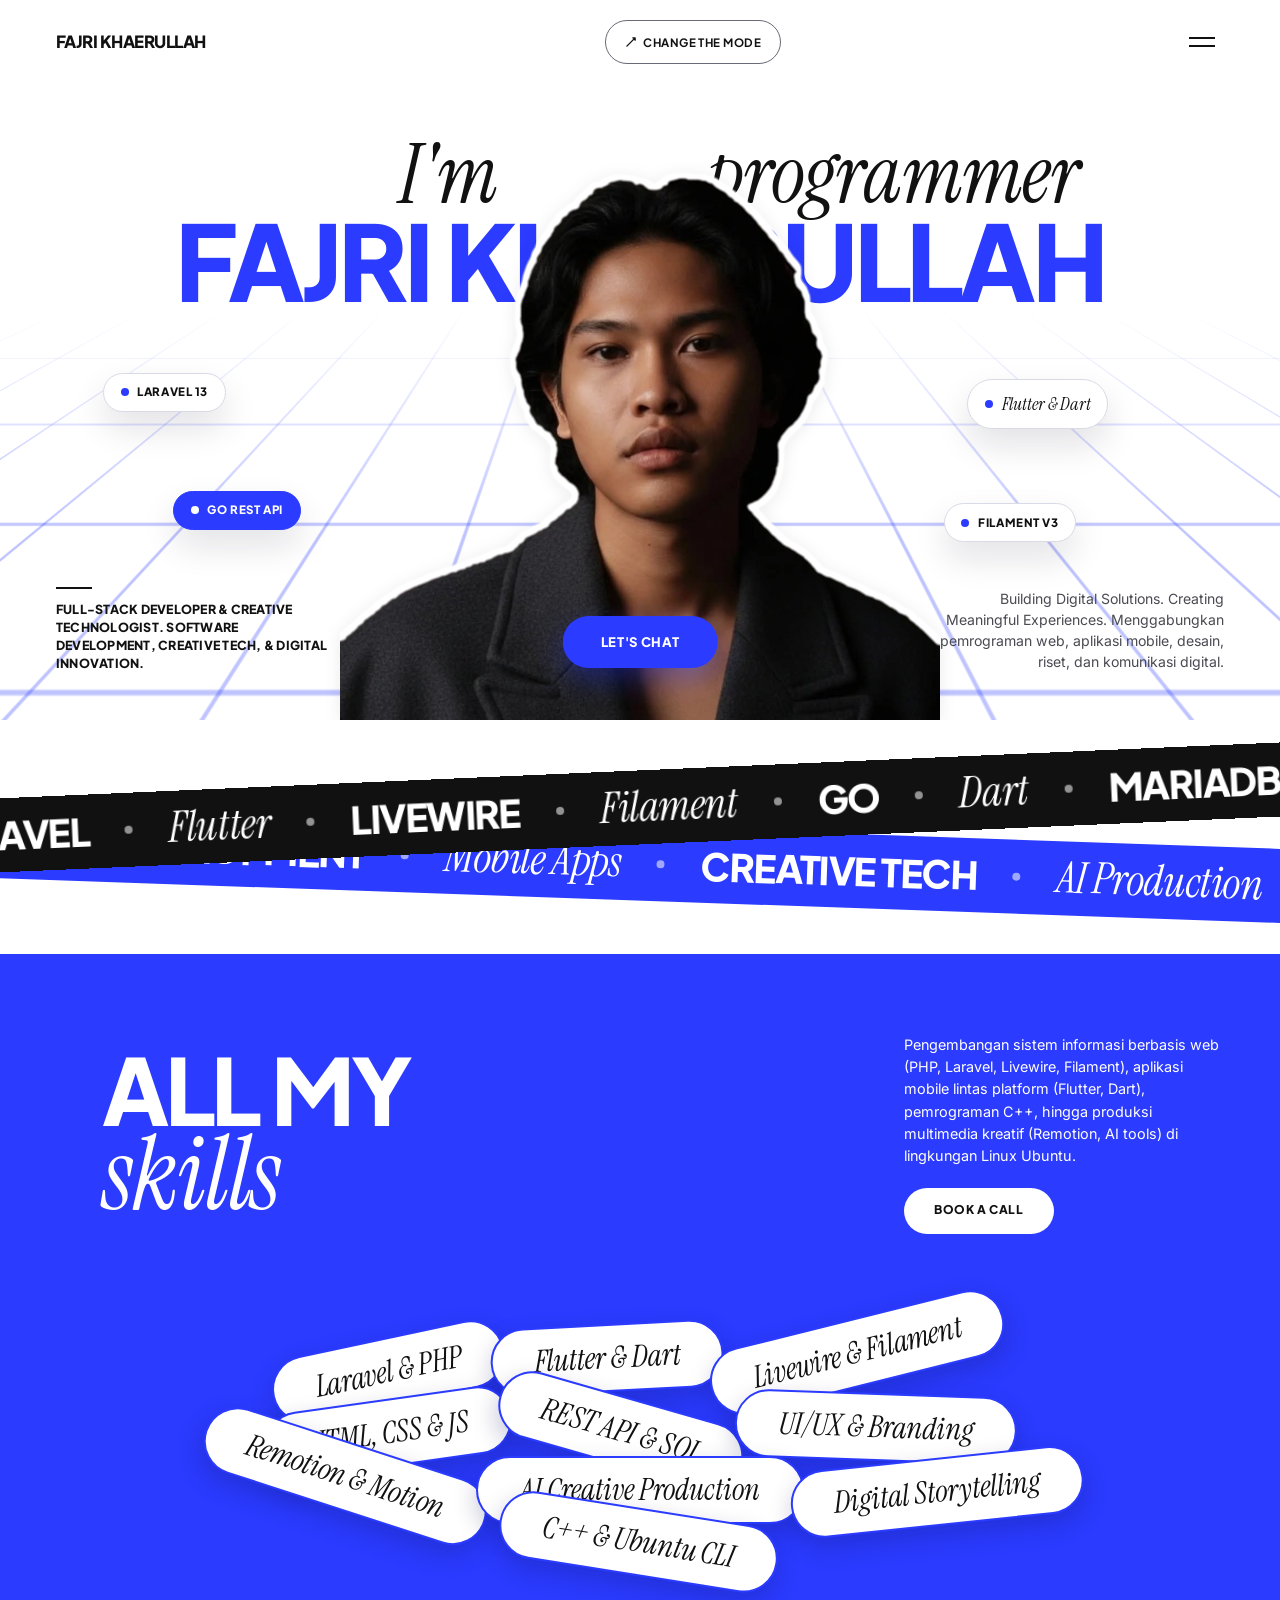
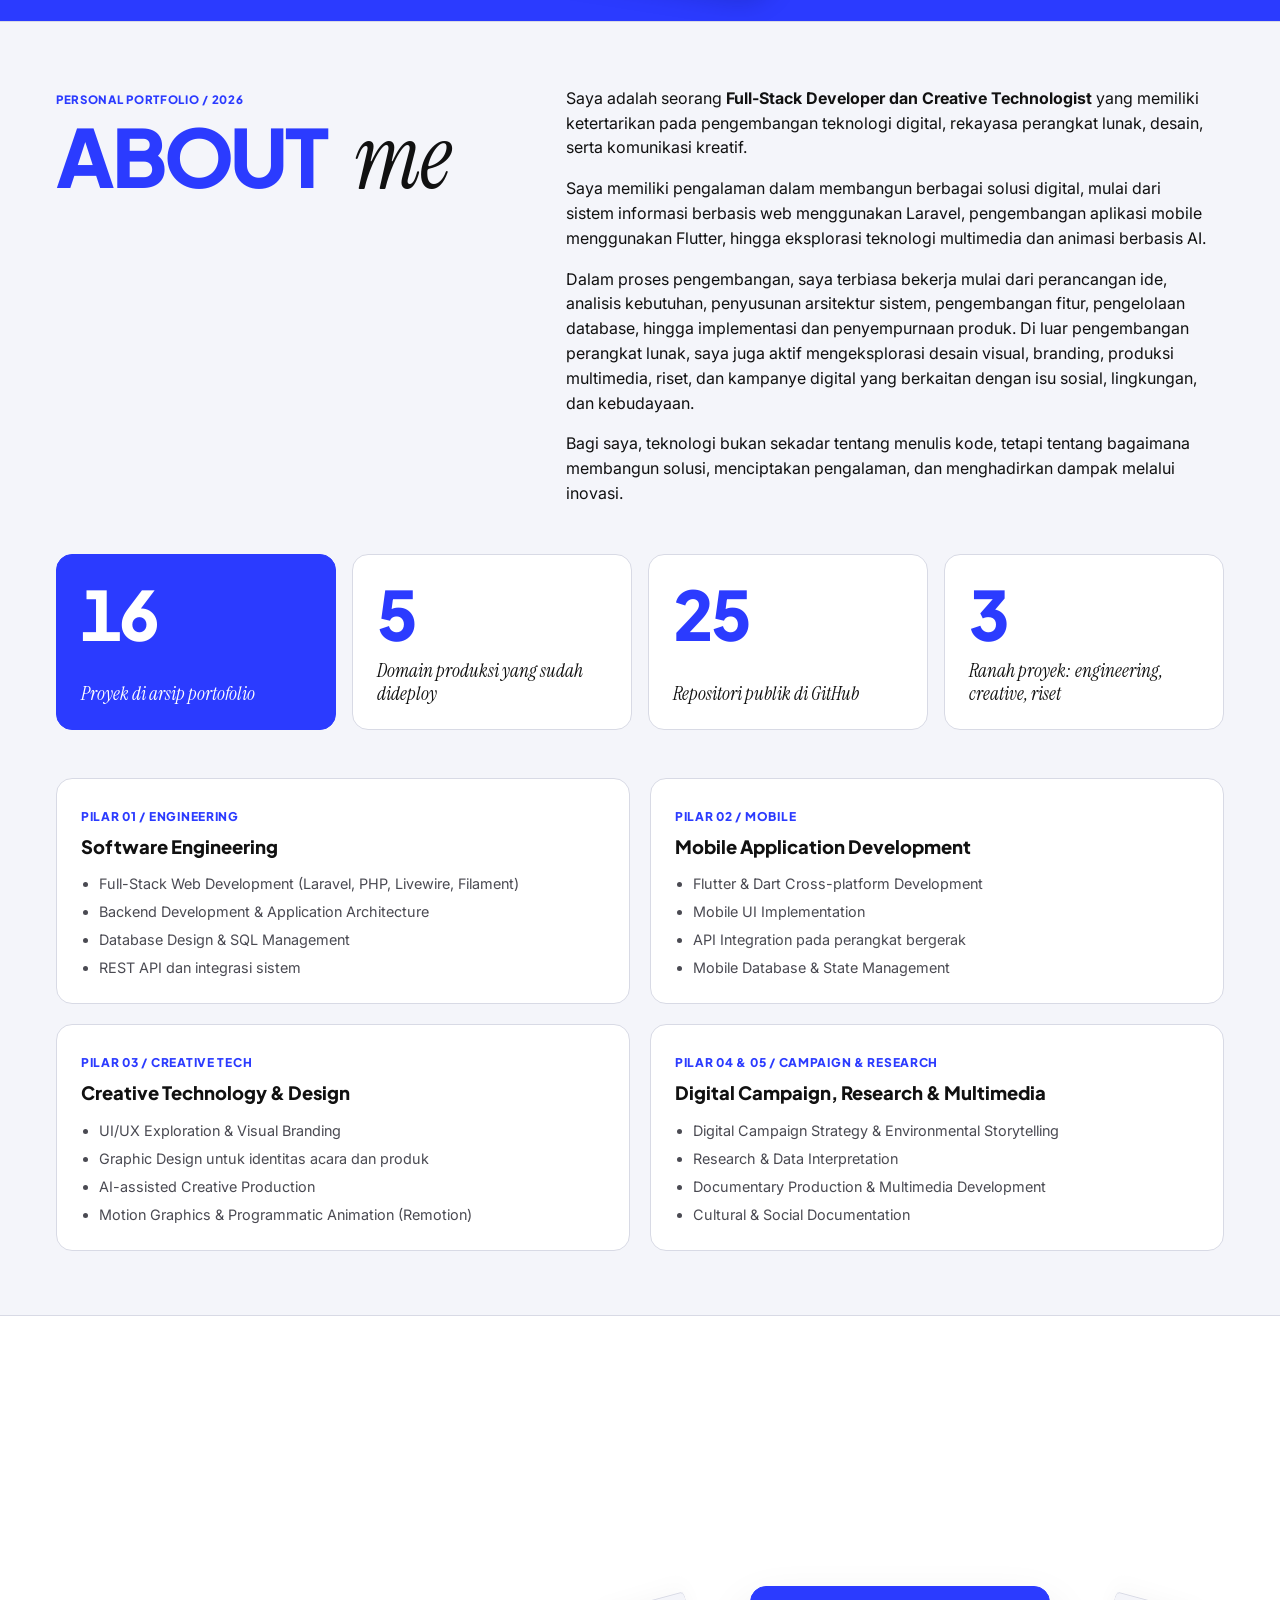
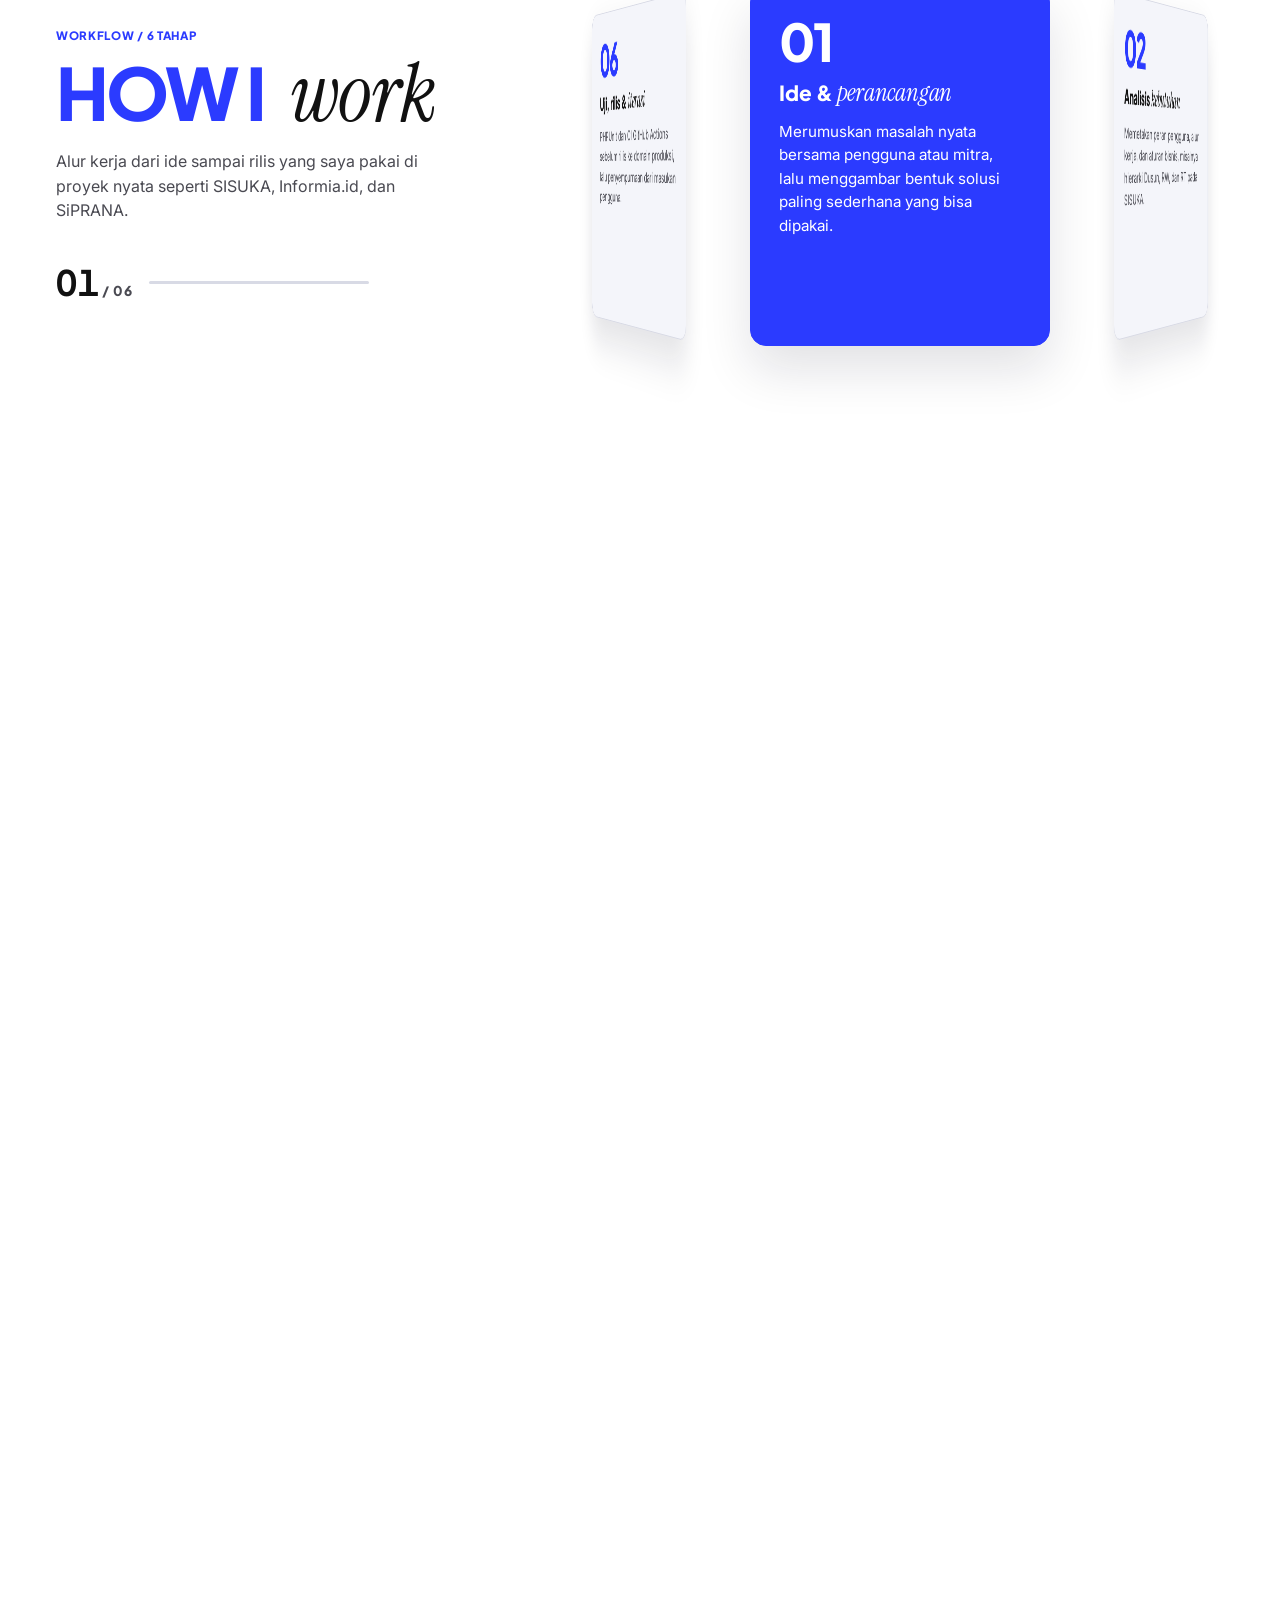
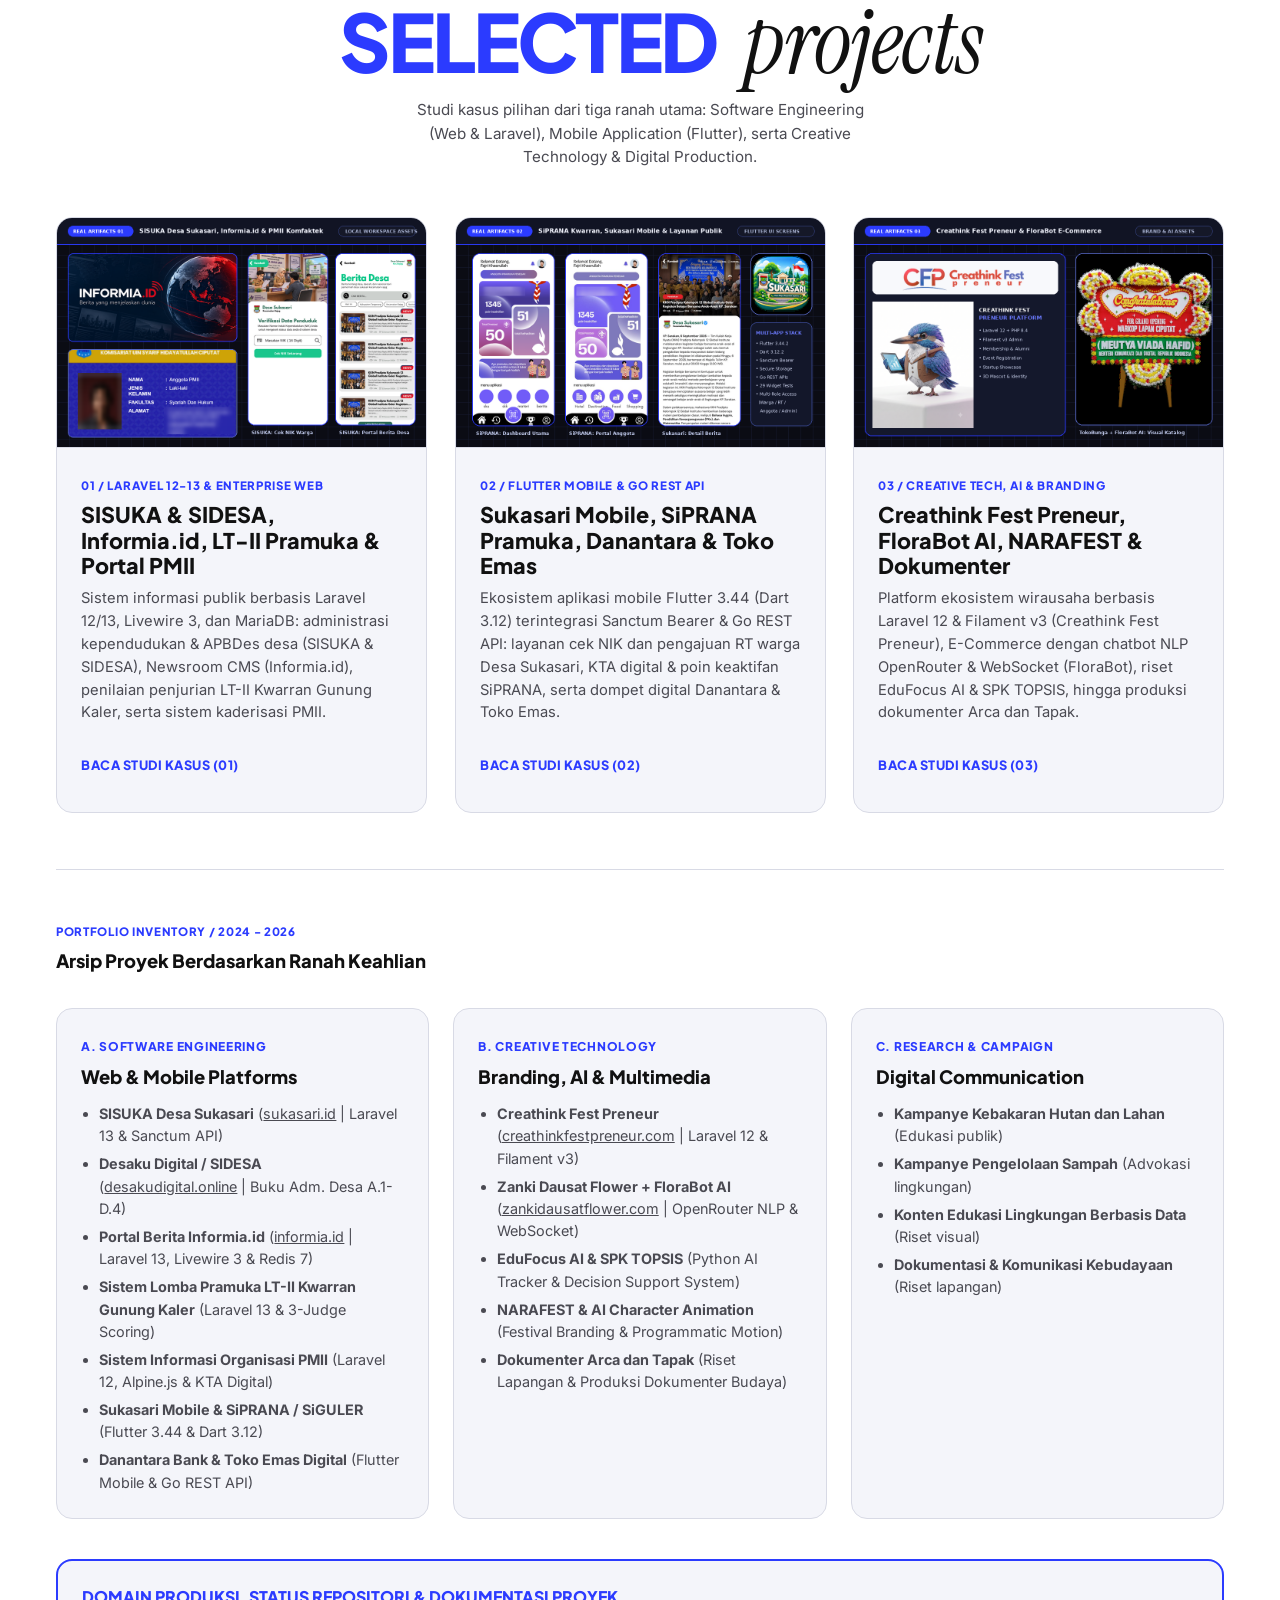
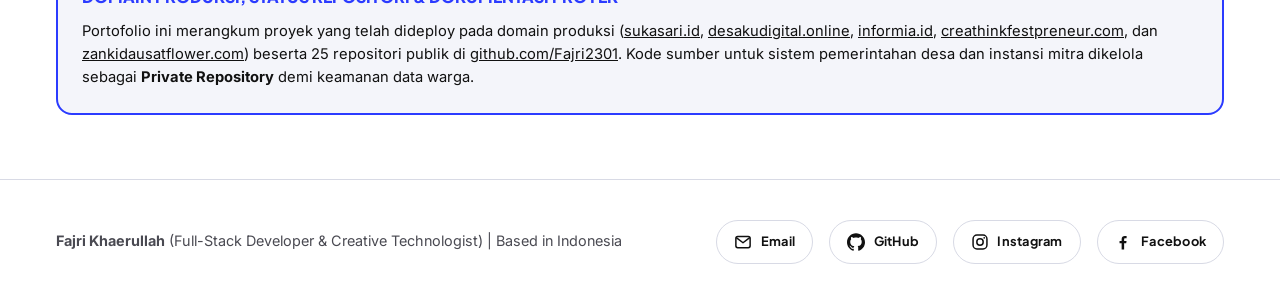
==== commit f9f13695: "fajri : ganti tautan teks media sosial dengan ikon Email, GitHub, Instagram, dan Facebook di footer " ====
--- a/index.html
+++ b/index.html
@@ -100,7 +100,12 @@
 
     <div class="menu-overlay-footer">
       <span>Fajri Khaerullah | Full-Stack Developer &amp; Creative Technologist</span>
-      <span><a href="mailto:fajrisantuy23@gmail.com">fajrisantuy23@gmail.com</a> | GitHub: github.com/Fajri2301 | Instagram: @fajrikhaerullah23</span>
+      <ul class="social-icons" aria-label="Kontak dan media sosial">
+        <li><a href="mailto:fajrisantuy23@gmail.com" class="social-icon-btn" aria-label="Kirim email ke fajrisantuy23@gmail.com" title="Kirim email ke fajrisantuy23@gmail.com"><svg class="social-icon" viewBox="0 0 24 24" fill="none" stroke="currentColor" stroke-width="2" stroke-linecap="round" stroke-linejoin="round" aria-hidden="true" focusable="false"><rect x="2.5" y="4.5" width="19" height="15" rx="2.5"/><path d="m3.5 6.5 8.5 6.5 8.5-6.5"/></svg></a></li>
+        <li><a href="https://github.com/Fajri2301" class="social-icon-btn" aria-label="GitHub @Fajri2301" title="GitHub @Fajri2301" target="_blank" rel="noopener noreferrer"><svg class="social-icon" viewBox="0 0 24 24" fill="currentColor" aria-hidden="true" focusable="false"><path d="M12 .297c-6.63 0-12 5.373-12 12 0 5.303 3.438 9.8 8.205 11.385.6.113.82-.258.82-.577 0-.285-.01-1.04-.015-2.04-3.338.724-4.042-1.61-4.042-1.61C4.422 18.07 3.633 17.7 3.633 17.7c-1.087-.744.084-.729.084-.729 1.205.084 1.838 1.236 1.838 1.236 1.07 1.835 2.809 1.305 3.495.998.108-.776.417-1.305.76-1.605-2.665-.3-5.466-1.332-5.466-5.93 0-1.31.465-2.38 1.235-3.22-.135-.303-.54-1.523.105-3.176 0 0 1.005-.322 3.3 1.23.96-.267 1.98-.399 3-.405 1.02.006 2.04.138 3 .405 2.28-1.552 3.285-1.23 3.285-1.23.645 1.653.24 2.873.12 3.176.765.84 1.23 1.91 1.23 3.22 0 4.61-2.805 5.625-5.475 5.92.42.36.81 1.096.81 2.22 0 1.606-.015 2.896-.015 3.286 0 .315.21.69.825.57C20.565 22.092 24 17.592 24 12.297c0-6.627-5.373-12-12-12"/></svg></a></li>
+        <li><a href="https://instagram.com/fajrikhaerullah23" class="social-icon-btn" aria-label="Instagram @fajrikhaerullah23" title="Instagram @fajrikhaerullah23" target="_blank" rel="noopener noreferrer"><svg class="social-icon" viewBox="0 0 24 24" fill="none" stroke="currentColor" stroke-width="2" aria-hidden="true" focusable="false"><rect x="2.75" y="2.75" width="18.5" height="18.5" rx="5.25"/><circle cx="12" cy="12" r="4.25"/><circle cx="17.6" cy="6.4" r="1.15" fill="currentColor" stroke="none"/></svg></a></li>
+        <li><a href="https://www.facebook.com/share/1CyBPNU9N8/" class="social-icon-btn" aria-label="Facebook Fajri Khaerullah" title="Facebook Fajri Khaerullah" target="_blank" rel="noopener noreferrer"><svg class="social-icon" viewBox="0 0 24 24" fill="currentColor" aria-hidden="true" focusable="false"><path d="M13.5 22v-8.2h2.8l.42-3.2H13.5V8.56c0-.93.26-1.56 1.6-1.56h1.7V4.14c-.3-.04-1.3-.13-2.48-.13-2.46 0-4.14 1.5-4.14 4.25v2.35H7.4v3.2h2.78V22h3.32z"/></svg></a></li>
+      </ul>
     </div>
   </div>
 
@@ -564,10 +569,10 @@
         <strong>Fajri Khaerullah</strong> (Full-Stack Developer &amp; Creative Technologist) | Based in Indonesia
       </div>
       <ul class="footer-links" aria-label="Kontak dan media sosial Fajri Khaerullah">
-        <li><a href="mailto:fajrisantuy23@gmail.com">Email (fajrisantuy23@gmail.com)</a></li>
-        <li><a href="https://github.com/Fajri2301" target="_blank" rel="noopener noreferrer">GitHub (@Fajri2301)</a></li>
-        <li><a href="https://instagram.com/fajrikhaerullah23" target="_blank" rel="noopener noreferrer">Instagram (@fajrikhaerullah23)</a></li>
-        <li><a href="https://www.facebook.com/share/1CyBPNU9N8/" target="_blank" rel="noopener noreferrer">Facebook</a></li>
+        <li><a href="mailto:fajrisantuy23@gmail.com" class="social-link social-link--email" title="Kirim email ke fajrisantuy23@gmail.com"><svg class="social-icon" viewBox="0 0 24 24" fill="none" stroke="currentColor" stroke-width="2" stroke-linecap="round" stroke-linejoin="round" aria-hidden="true" focusable="false"><rect x="2.5" y="4.5" width="19" height="15" rx="2.5"/><path d="m3.5 6.5 8.5 6.5 8.5-6.5"/></svg><span>Email</span></a></li>
+        <li><a href="https://github.com/Fajri2301" class="social-link social-link--github" title="GitHub @Fajri2301" target="_blank" rel="noopener noreferrer"><svg class="social-icon" viewBox="0 0 24 24" fill="currentColor" aria-hidden="true" focusable="false"><path d="M12 .297c-6.63 0-12 5.373-12 12 0 5.303 3.438 9.8 8.205 11.385.6.113.82-.258.82-.577 0-.285-.01-1.04-.015-2.04-3.338.724-4.042-1.61-4.042-1.61C4.422 18.07 3.633 17.7 3.633 17.7c-1.087-.744.084-.729.084-.729 1.205.084 1.838 1.236 1.838 1.236 1.07 1.835 2.809 1.305 3.495.998.108-.776.417-1.305.76-1.605-2.665-.3-5.466-1.332-5.466-5.93 0-1.31.465-2.38 1.235-3.22-.135-.303-.54-1.523.105-3.176 0 0 1.005-.322 3.3 1.23.96-.267 1.98-.399 3-.405 1.02.006 2.04.138 3 .405 2.28-1.552 3.285-1.23 3.285-1.23.645 1.653.24 2.873.12 3.176.765.84 1.23 1.91 1.23 3.22 0 4.61-2.805 5.625-5.475 5.92.42.36.81 1.096.81 2.22 0 1.606-.015 2.896-.015 3.286 0 .315.21.69.825.57C20.565 22.092 24 17.592 24 12.297c0-6.627-5.373-12-12-12"/></svg><span>GitHub</span></a></li>
+        <li><a href="https://instagram.com/fajrikhaerullah23" class="social-link social-link--instagram" title="Instagram @fajrikhaerullah23" target="_blank" rel="noopener noreferrer"><svg class="social-icon" viewBox="0 0 24 24" fill="none" stroke="currentColor" stroke-width="2" aria-hidden="true" focusable="false"><rect x="2.75" y="2.75" width="18.5" height="18.5" rx="5.25"/><circle cx="12" cy="12" r="4.25"/><circle cx="17.6" cy="6.4" r="1.15" fill="currentColor" stroke="none"/></svg><span>Instagram</span></a></li>
+        <li><a href="https://www.facebook.com/share/1CyBPNU9N8/" class="social-link social-link--facebook" title="Facebook Fajri Khaerullah" target="_blank" rel="noopener noreferrer"><svg class="social-icon" viewBox="0 0 24 24" fill="currentColor" aria-hidden="true" focusable="false"><path d="M13.5 22v-8.2h2.8l.42-3.2H13.5V8.56c0-.93.26-1.56 1.6-1.56h1.7V4.14c-.3-.04-1.3-.13-2.48-.13-2.46 0-4.14 1.5-4.14 4.25v2.35H7.4v3.2h2.78V22h3.32z"/></svg><span>Facebook</span></a></li>
       </ul>
     </div>
   </footer>
--- a/css/components.css
+++ b/css/components.css
@@ -480,3 +480,68 @@
     padding: 0.9rem 2.6rem;
   }
 }
+
+/* Tautan kontak & media sosial dengan ikon (footer dan menu) */
+.social-icon {
+  width: 18px;
+  height: 18px;
+  flex-shrink: 0;
+}
+
+.social-link {
+  display: inline-flex;
+  align-items: center;
+  gap: 0.55rem;
+  min-height: 44px;
+  padding: 0.55rem 1.05rem;
+  border: 1.5px solid var(--color-border-subtle);
+  border-radius: var(--radius-pill);
+  font-family: var(--font-display);
+  font-size: 0.8rem;
+  font-weight: 700;
+  letter-spacing: 0.02em;
+  color: var(--color-text);
+  text-decoration: none;
+  transition: background-color 200ms var(--ease-smooth), border-color 200ms var(--ease-smooth), color 200ms var(--ease-smooth), transform 200ms var(--ease-smooth);
+}
+
+.social-link:hover,
+.social-link:focus-visible {
+  background-color: var(--color-primary-solid);
+  border-color: var(--color-primary-solid);
+  color: var(--color-white);
+  transform: translateY(-2px);
+}
+
+.social-icons {
+  display: flex;
+  flex-wrap: wrap;
+  gap: 0.6rem;
+  margin: 0;
+  padding: 0;
+  list-style: none;
+}
+
+.social-icon-btn {
+  display: inline-flex;
+  align-items: center;
+  justify-content: center;
+  width: 44px;
+  height: 44px;
+  border: 1.5px solid var(--color-border-subtle);
+  border-radius: 50%;
+  color: var(--color-text);
+  transition: background-color 200ms var(--ease-smooth), border-color 200ms var(--ease-smooth), color 200ms var(--ease-smooth), transform 200ms var(--ease-smooth);
+}
+
+.social-icon-btn:hover,
+.social-icon-btn:focus-visible {
+  background-color: var(--color-primary-solid);
+  border-color: var(--color-primary-solid);
+  color: var(--color-white);
+  transform: translateY(-2px);
+}
+
+.menu-overlay-footer {
+  align-items: center;
+}
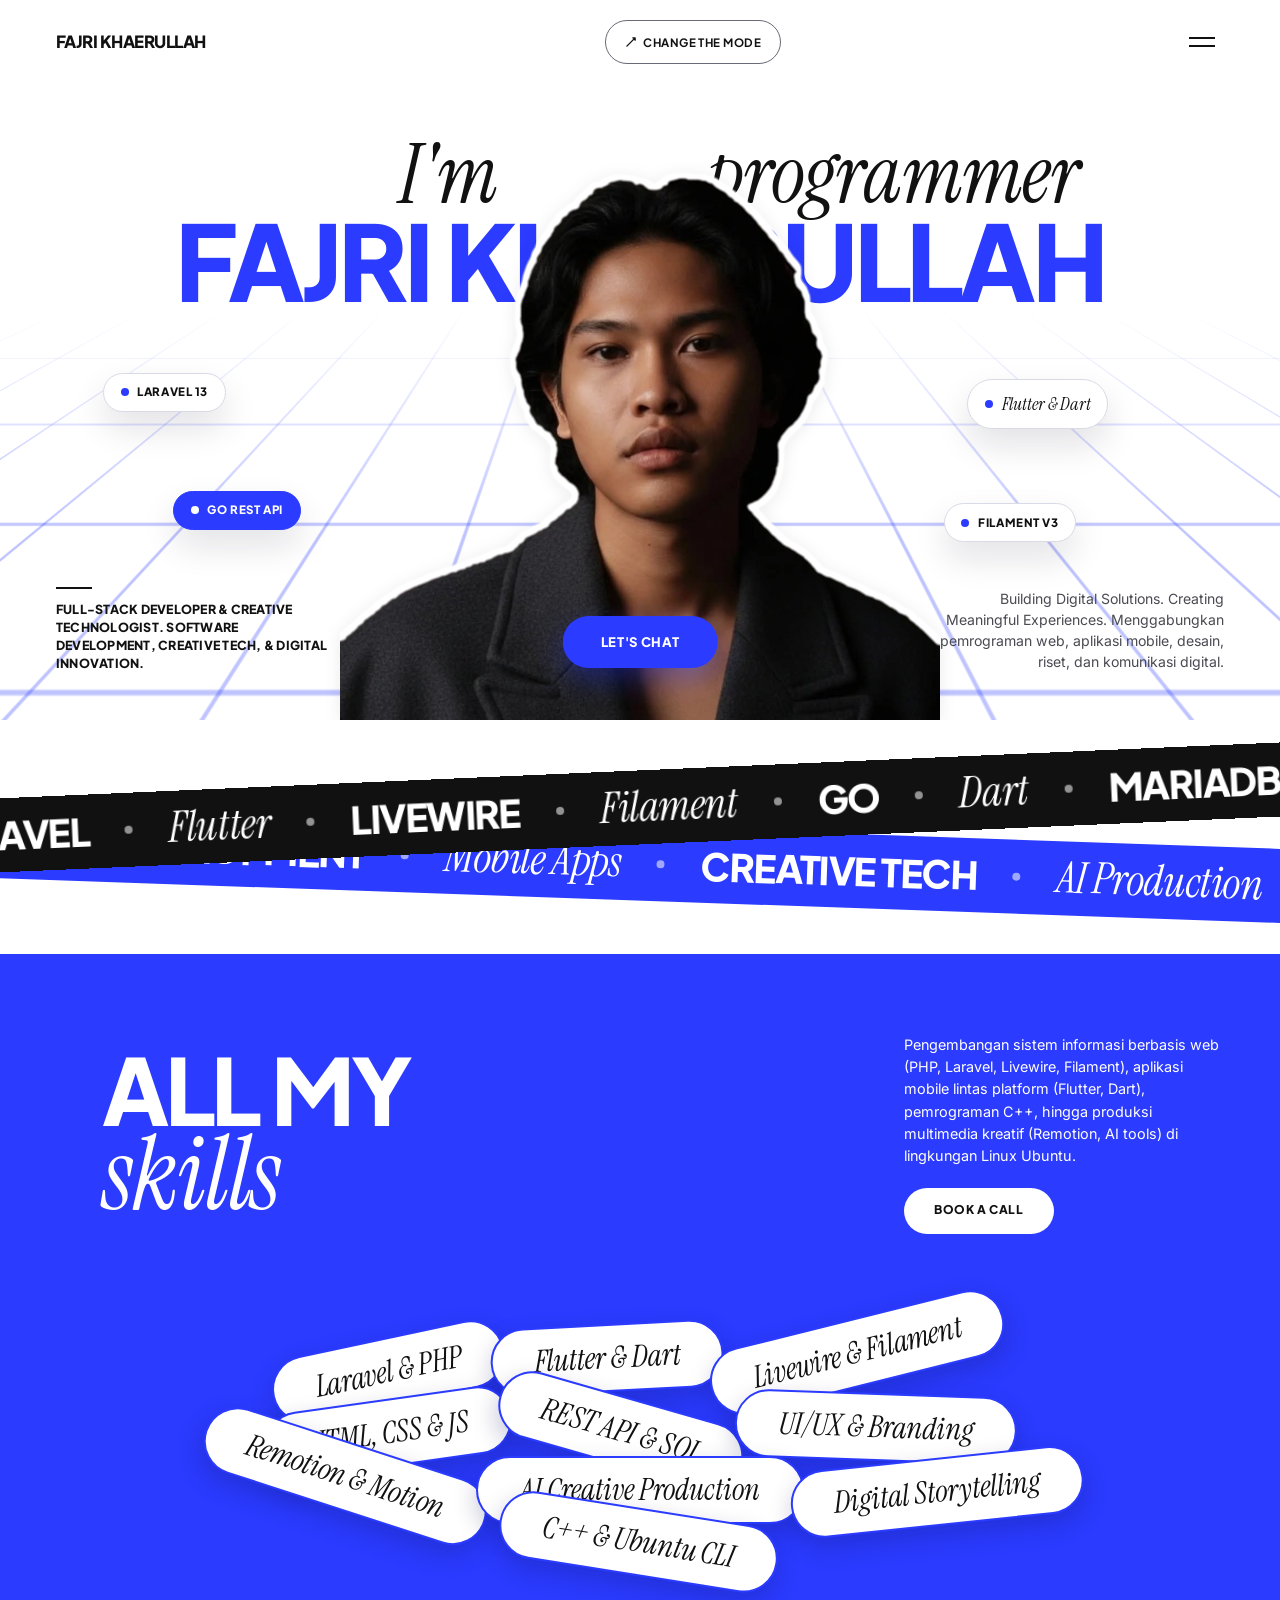
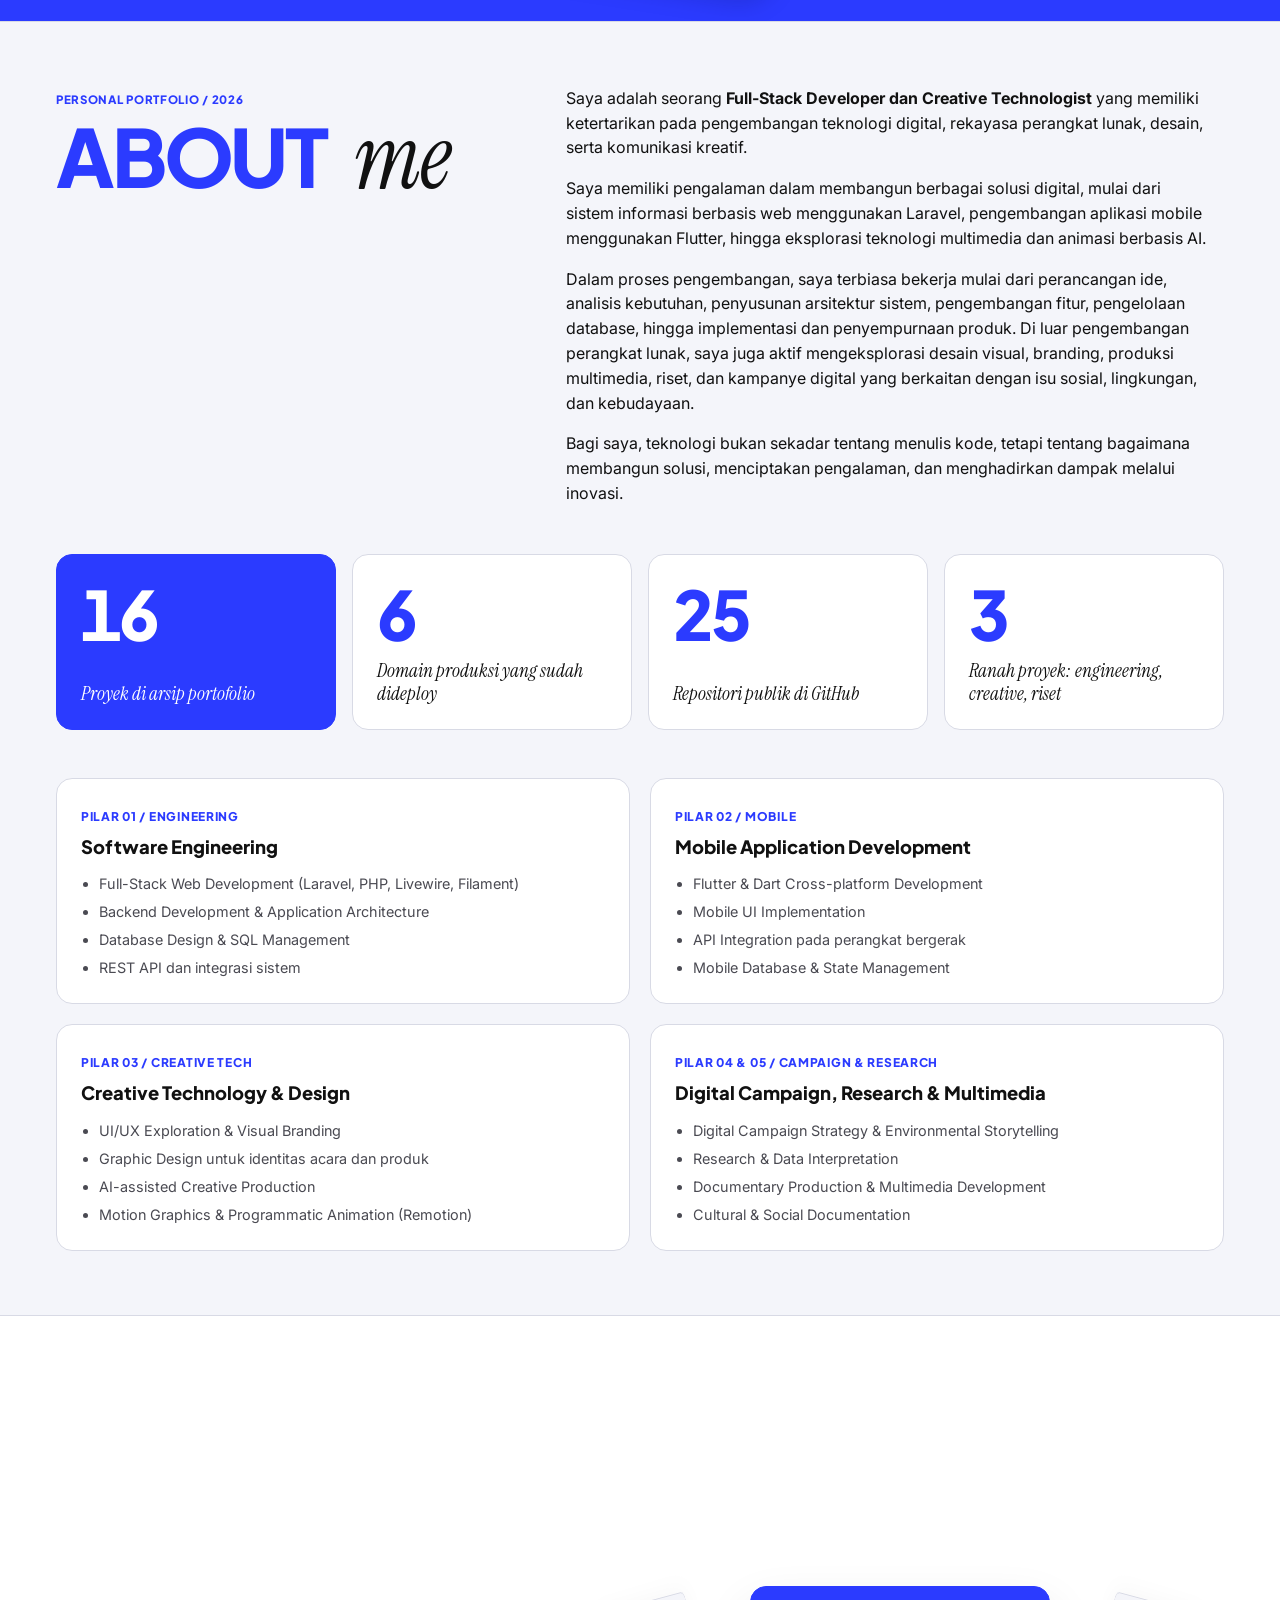
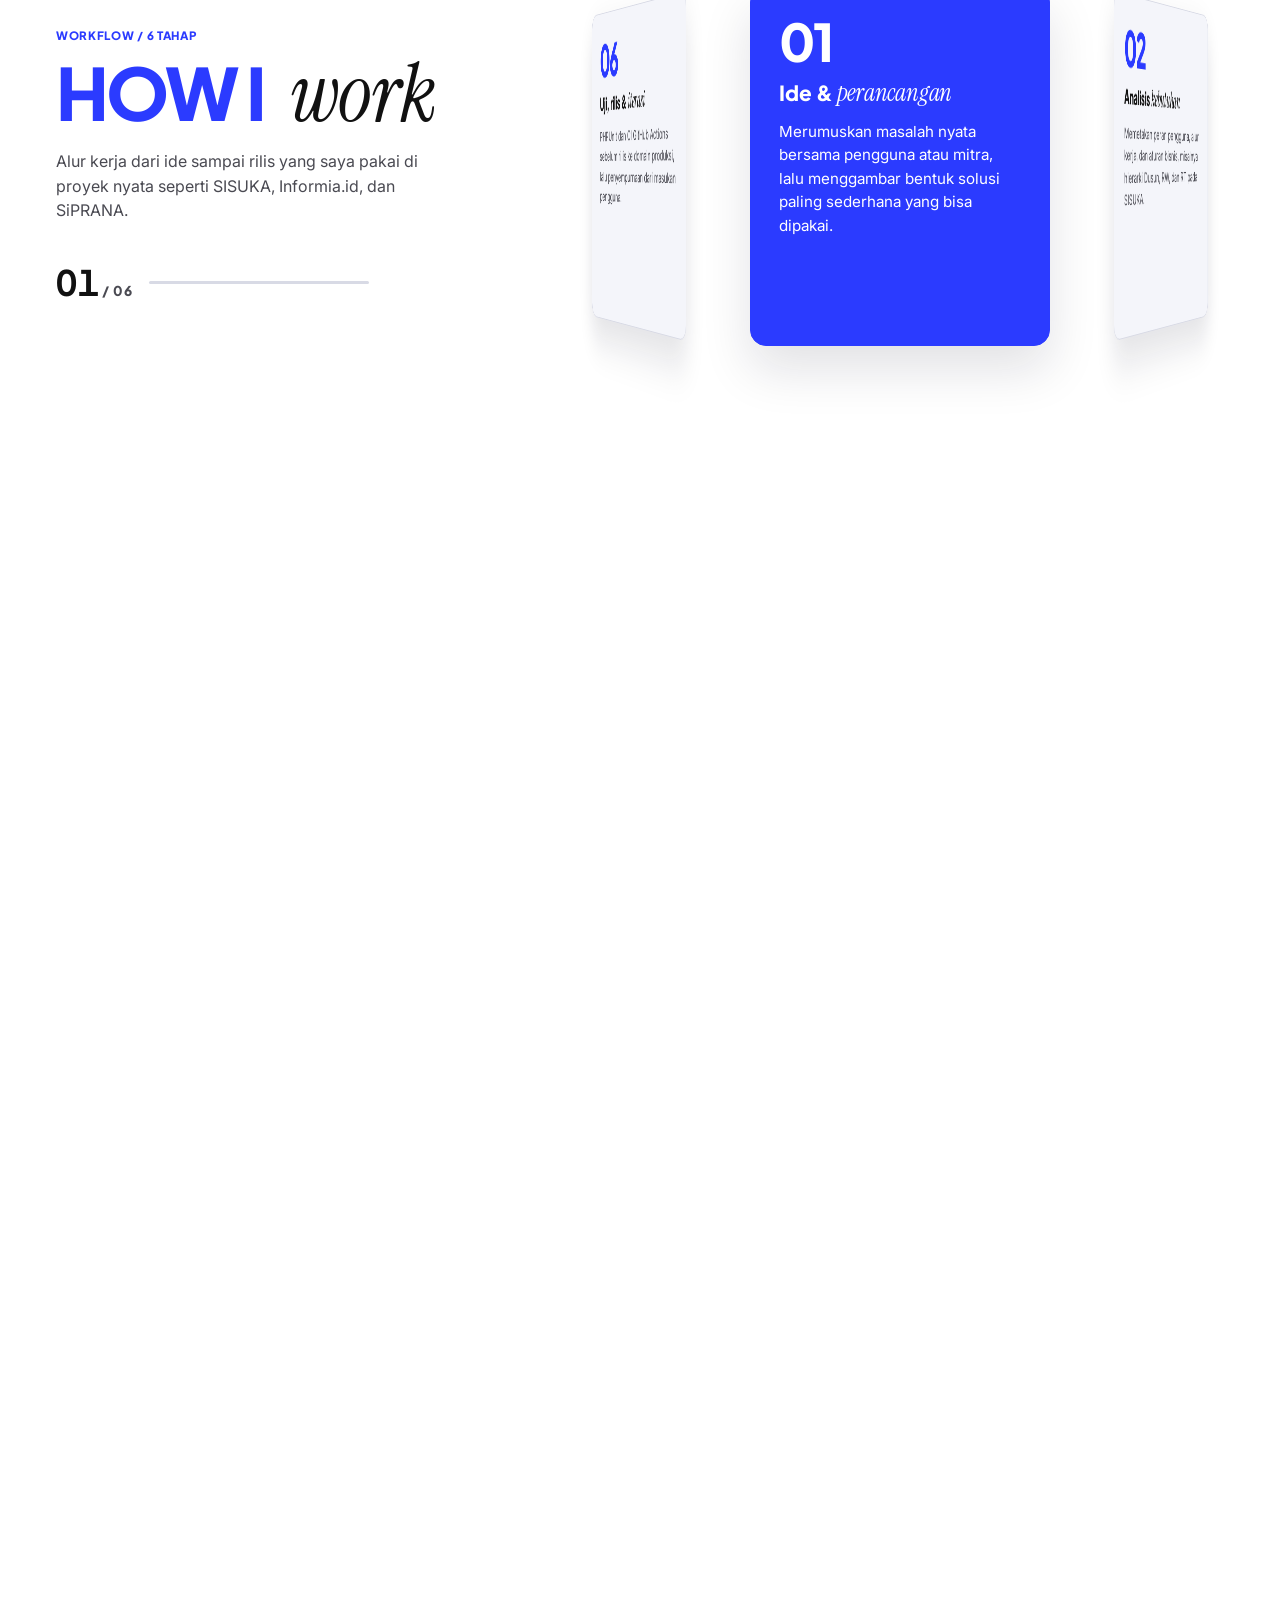
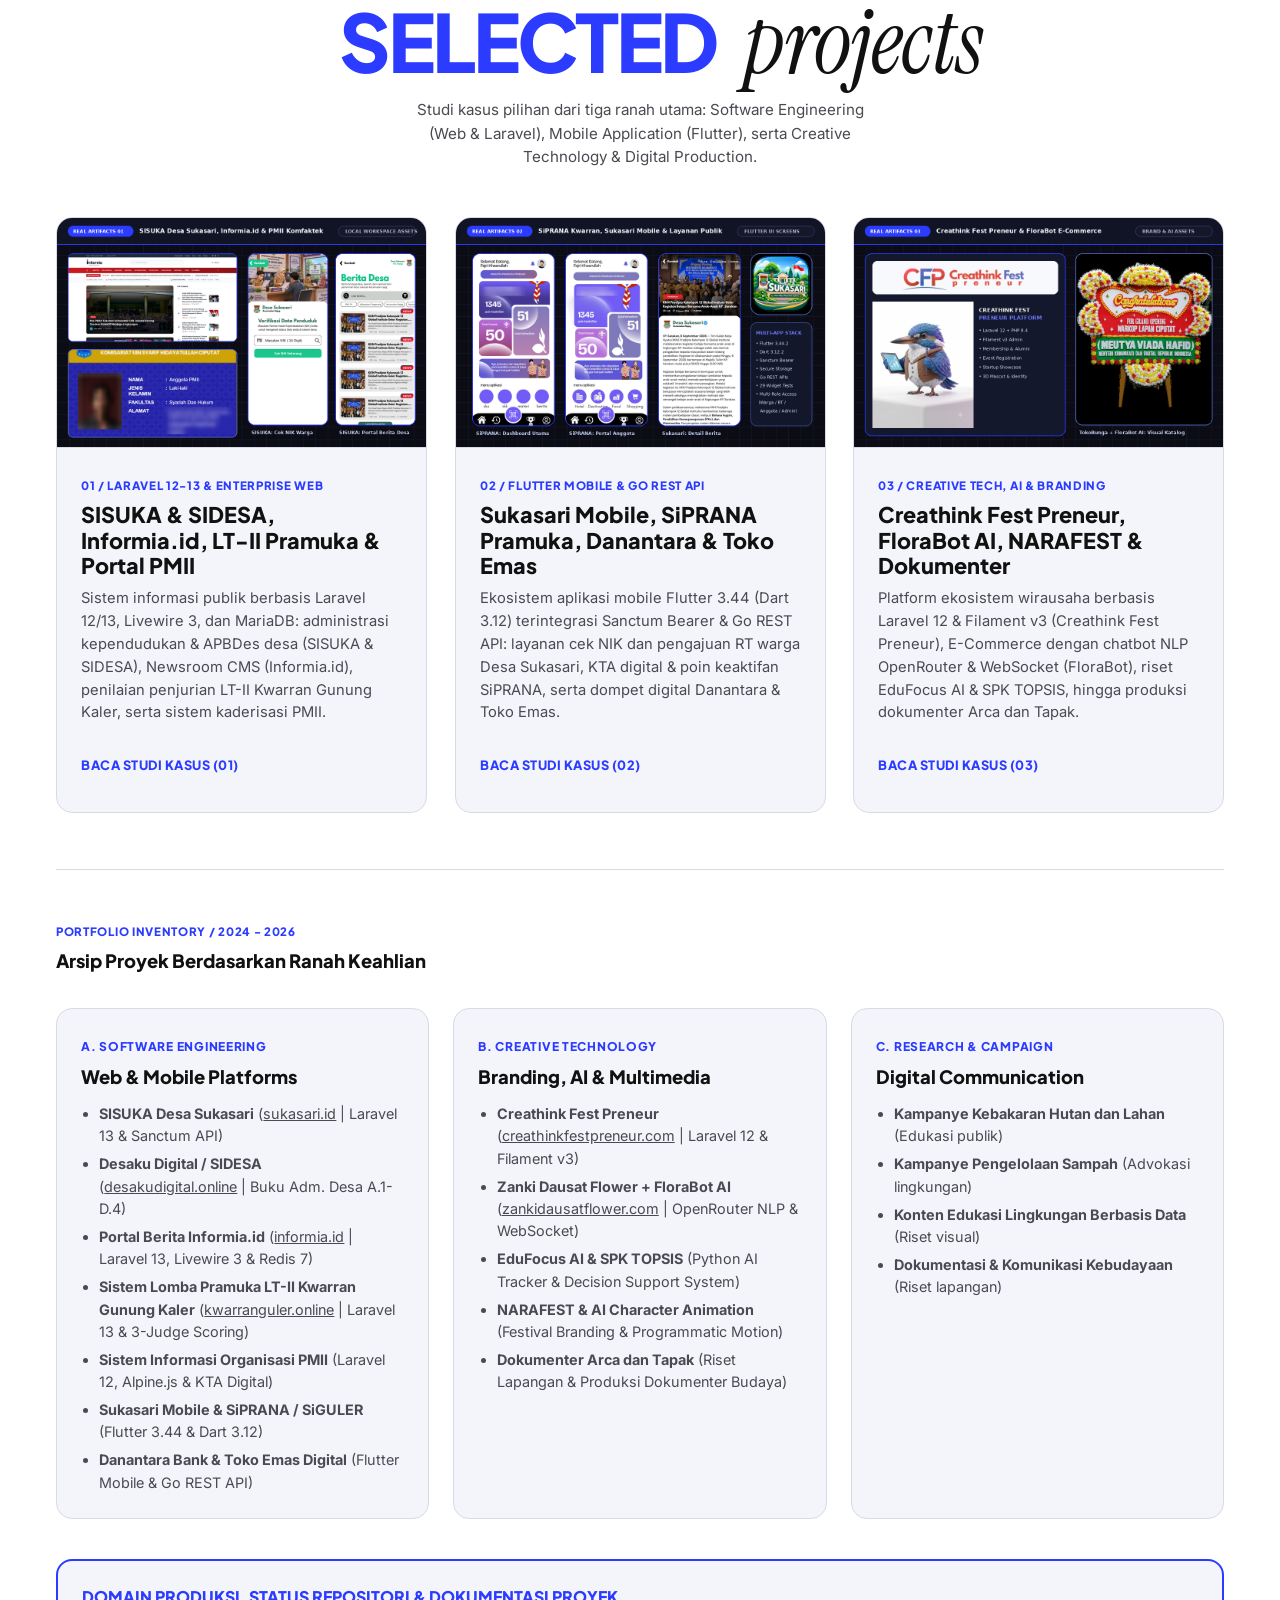
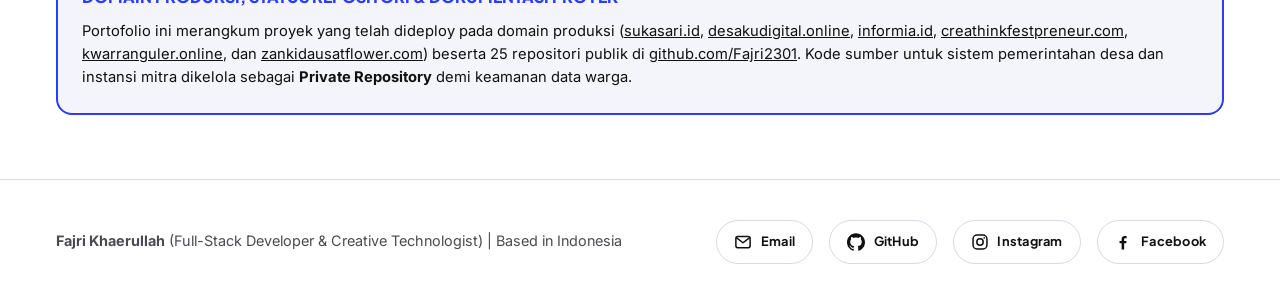
==== commit 38599e74: "fajri : ganti gambar Informia.id dengan screenshot beranda terbaru, tambah screenshot kwarranguler.o" ====
--- a/index.html
+++ b/index.html
@@ -302,8 +302,8 @@
             <span class="stat-label"><span class="sr-only">16 </span>Proyek di arsip portofolio</span>
           </div>
           <div class="stat-card" data-reveal="scale" style="--d: 1;">
-            <span class="stat-num" data-count="5" aria-hidden="true">5</span>
-            <span class="stat-label"><span class="sr-only">5 </span>Domain produksi yang sudah dideploy</span>
+            <span class="stat-num" data-count="6" aria-hidden="true">6</span>
+            <span class="stat-label"><span class="sr-only">6 </span>Domain produksi yang sudah dideploy</span>
           </div>
           <div class="stat-card" data-reveal="scale" style="--d: 2;">
             <span class="stat-num" data-count="25" aria-hidden="true">25</span>
@@ -519,7 +519,7 @@
                 <li><strong>SISUKA Desa Sukasari</strong> (<a href="https://sukasari.id" target="_blank" rel="noopener noreferrer">sukasari.id</a> | Laravel 13 &amp; Sanctum API)</li>
                 <li><strong>Desaku Digital / SIDESA</strong> (<a href="https://desakudigital.online" target="_blank" rel="noopener noreferrer">desakudigital.online</a> | Buku Adm. Desa A.1-D.4)</li>
                 <li><strong>Portal Berita Informia.id</strong> (<a href="https://informia.id" target="_blank" rel="noopener noreferrer">informia.id</a> | Laravel 13, Livewire 3 &amp; Redis 7)</li>
-                <li><strong>Sistem Lomba Pramuka LT-II Kwarran Gunung Kaler</strong> (Laravel 13 &amp; 3-Judge Scoring)</li>
+                <li><strong>Sistem Lomba Pramuka LT-II Kwarran Gunung Kaler</strong> (<a href="https://kwarranguler.online" target="_blank" rel="noopener noreferrer">kwarranguler.online</a> | Laravel 13 &amp; 3-Judge Scoring)</li>
                 <li><strong>Sistem Informasi Organisasi PMII</strong> (Laravel 12, Alpine.js &amp; KTA Digital)</li>
                 <li><strong>Sukasari Mobile &amp; SiPRANA / SiGULER</strong> (Flutter 3.44 &amp; Dart 3.12)</li>
                 <li><strong>Danantara Bank &amp; Toko Emas Digital</strong> (Flutter Mobile &amp; Go REST API)</li>
@@ -554,7 +554,7 @@
           <div class="doc-reminder-card" data-reveal role="note" aria-label="Catatan status repositori dan domain proyek">
             <h4 class="doc-reminder-title">Domain Produksi, Status Repositori &amp; Dokumentasi Proyek</h4>
             <p class="doc-reminder-text">
-              Portofolio ini merangkum proyek yang telah dideploy pada domain produksi (<a href="https://sukasari.id" target="_blank" rel="noopener noreferrer">sukasari.id</a>, <a href="https://desakudigital.online" target="_blank" rel="noopener noreferrer">desakudigital.online</a>, <a href="https://informia.id" target="_blank" rel="noopener noreferrer">informia.id</a>, <a href="https://creathinkfestpreneur.com" target="_blank" rel="noopener noreferrer">creathinkfestpreneur.com</a>, dan <a href="https://zankidausatflower.com" target="_blank" rel="noopener noreferrer">zankidausatflower.com</a>) beserta 25 repositori publik di <a href="https://github.com/Fajri2301" target="_blank" rel="noopener noreferrer">github.com/Fajri2301</a>. Kode sumber untuk sistem pemerintahan desa dan instansi mitra dikelola sebagai <strong>Private Repository</strong> demi keamanan data warga.
+              Portofolio ini merangkum proyek yang telah dideploy pada domain produksi (<a href="https://sukasari.id" target="_blank" rel="noopener noreferrer">sukasari.id</a>, <a href="https://desakudigital.online" target="_blank" rel="noopener noreferrer">desakudigital.online</a>, <a href="https://informia.id" target="_blank" rel="noopener noreferrer">informia.id</a>, <a href="https://creathinkfestpreneur.com" target="_blank" rel="noopener noreferrer">creathinkfestpreneur.com</a>, <a href="https://kwarranguler.online" target="_blank" rel="noopener noreferrer">kwarranguler.online</a>, dan <a href="https://zankidausatflower.com" target="_blank" rel="noopener noreferrer">zankidausatflower.com</a>) beserta 25 repositori publik di <a href="https://github.com/Fajri2301" target="_blank" rel="noopener noreferrer">github.com/Fajri2301</a>. Kode sumber untuk sistem pemerintahan desa dan instansi mitra dikelola sebagai <strong>Private Repository</strong> demi keamanan data warga.
             </p>
           </div>
         </div>
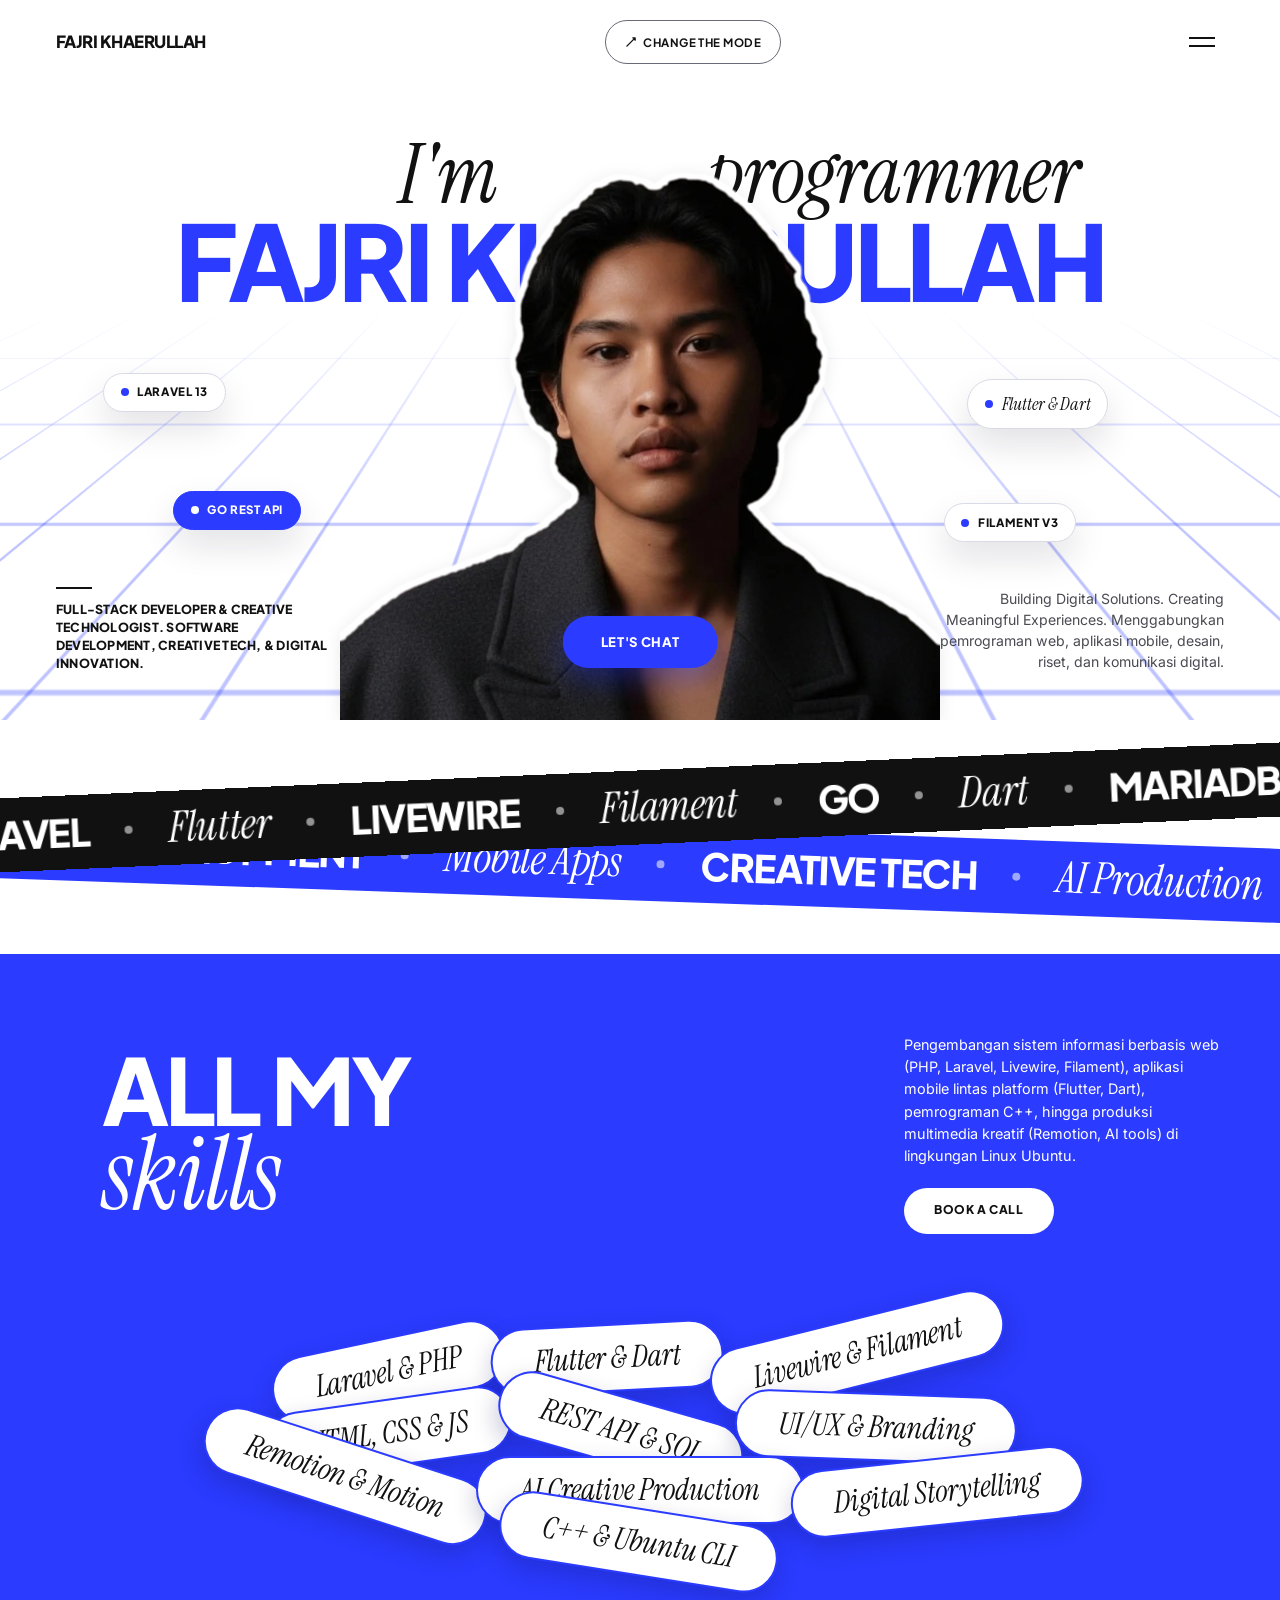
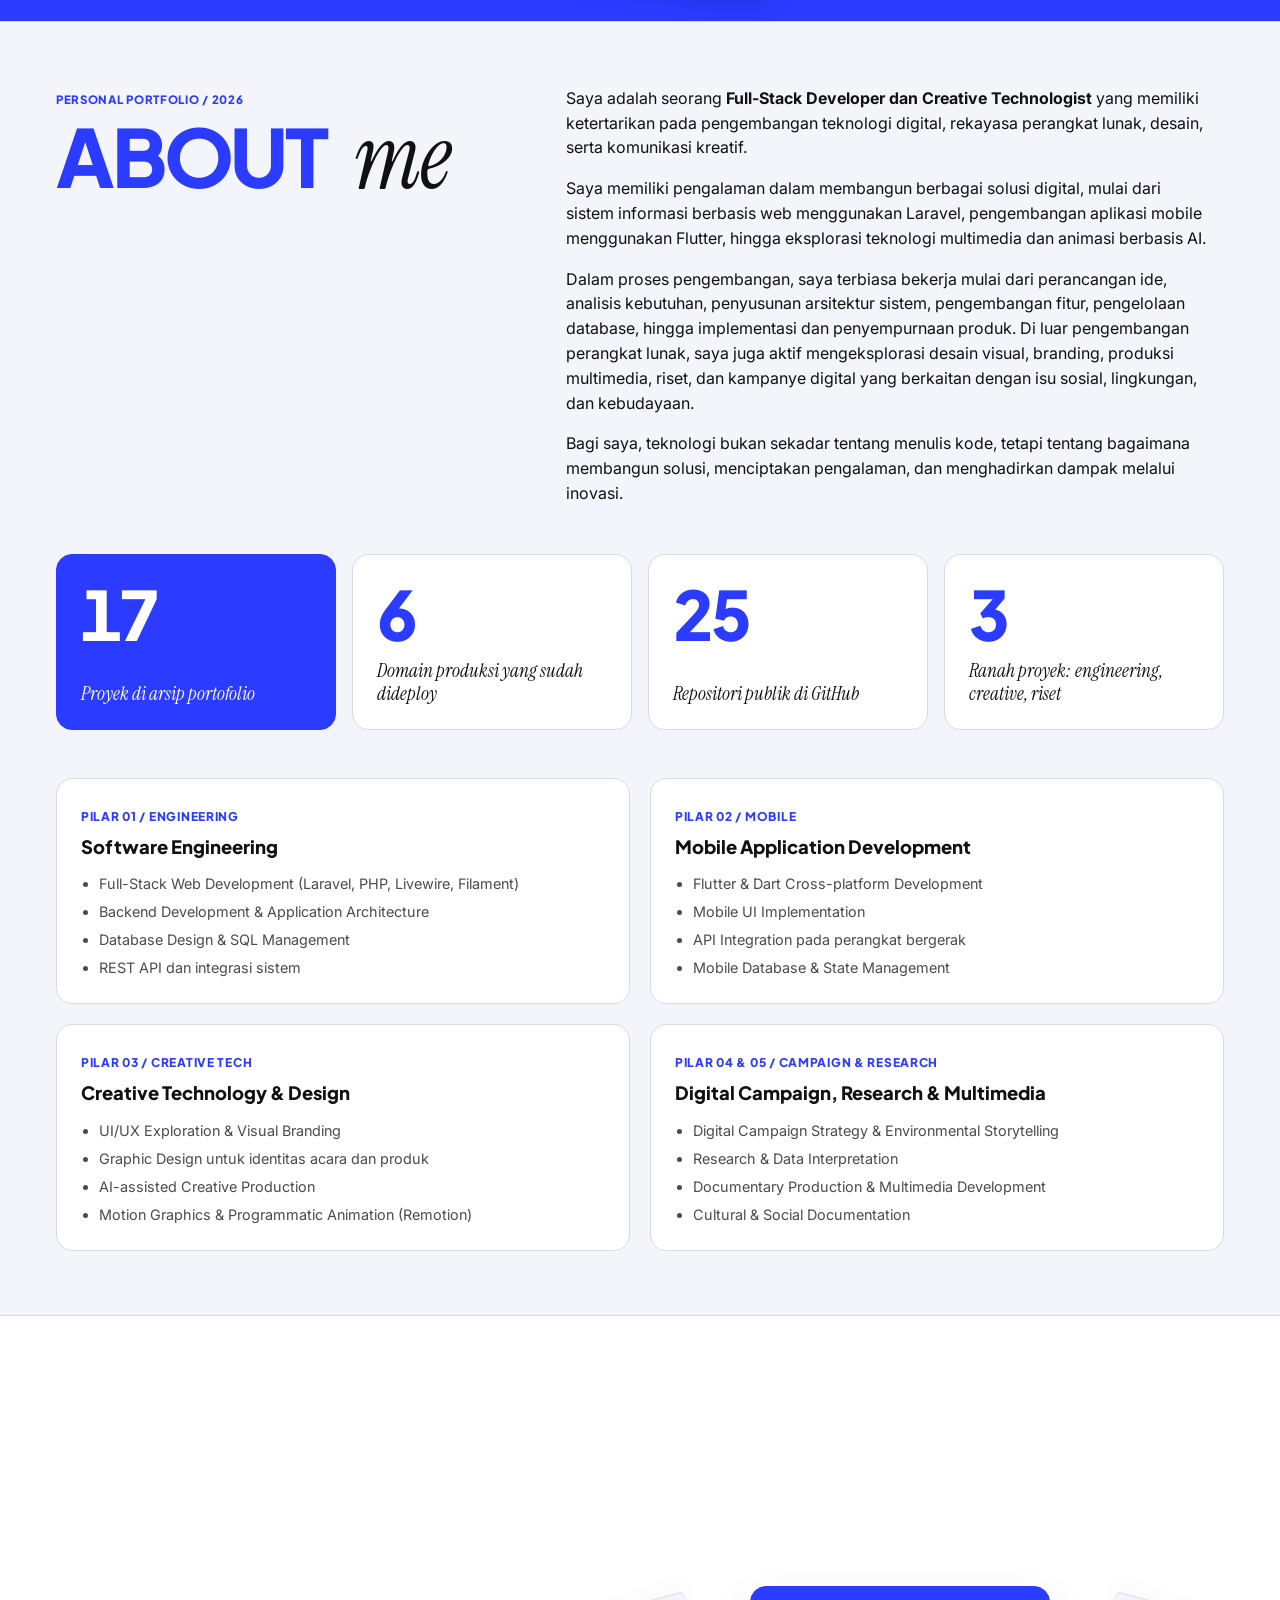
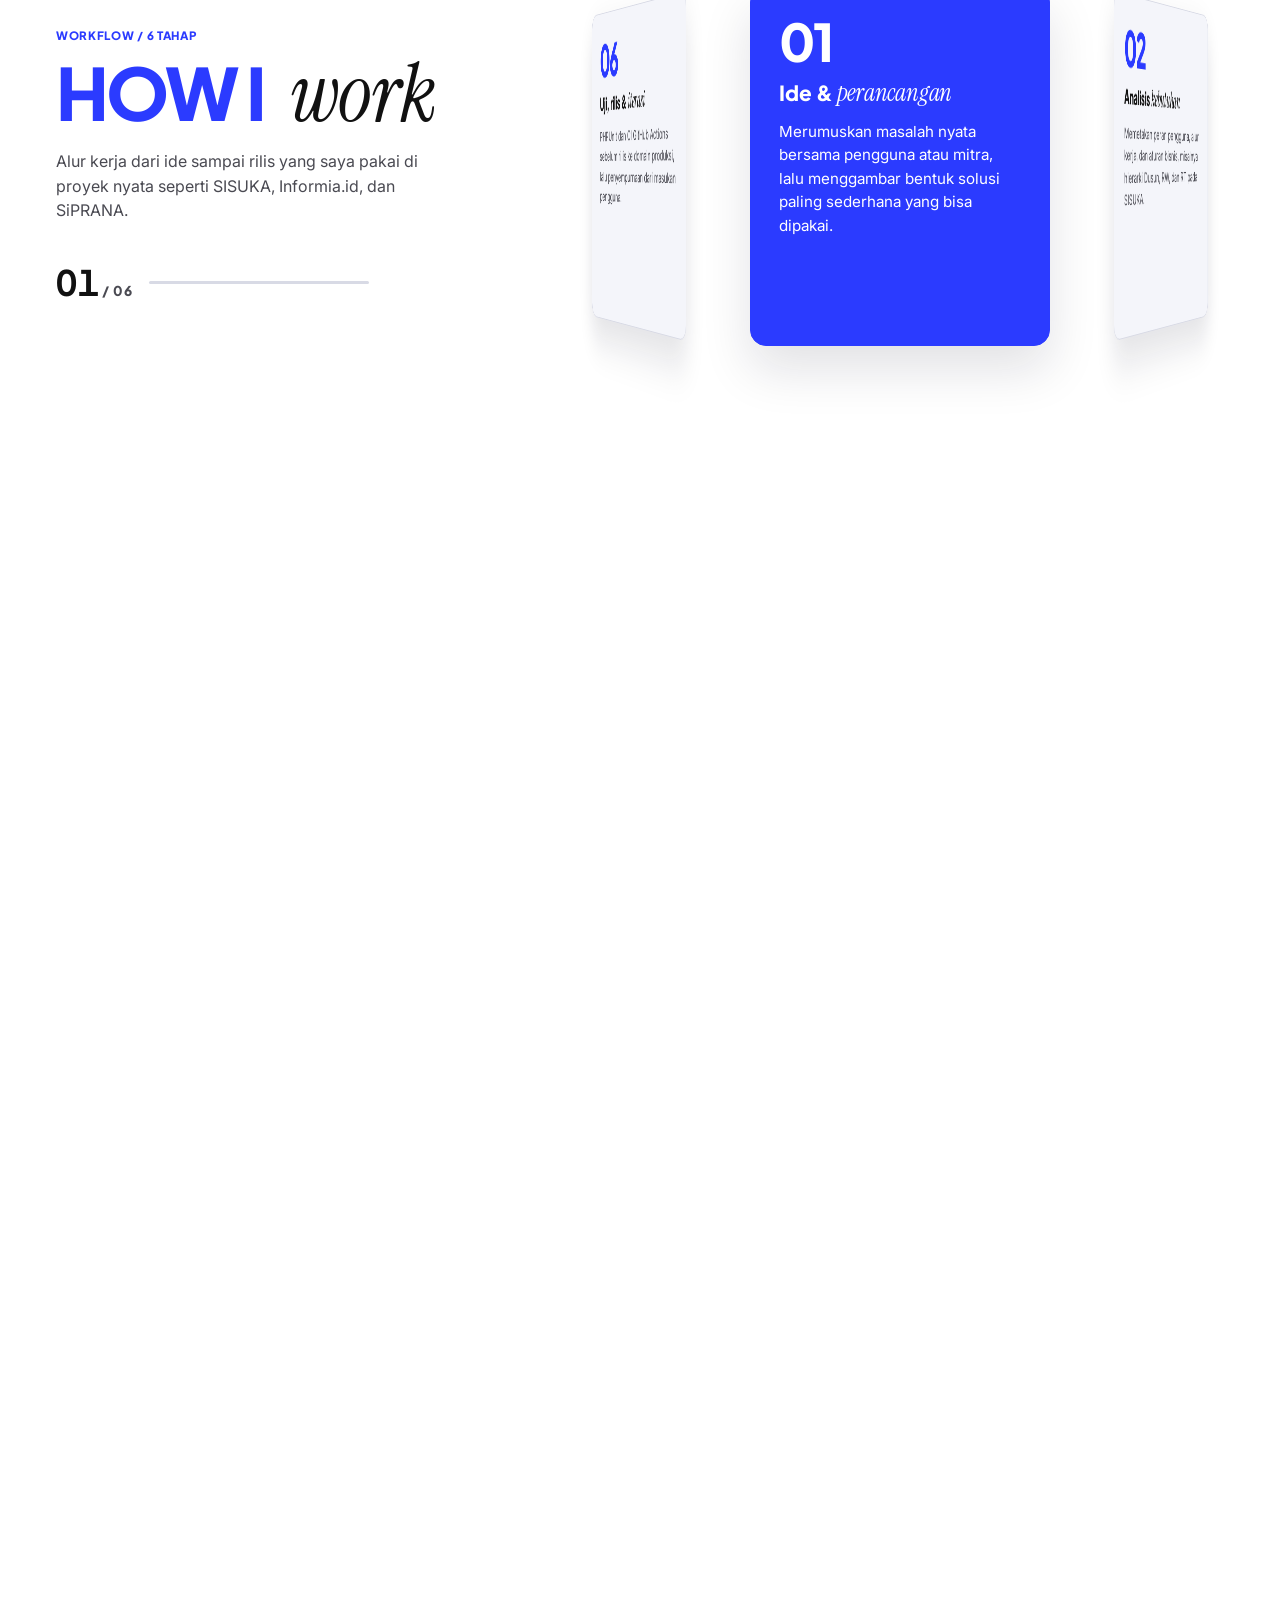
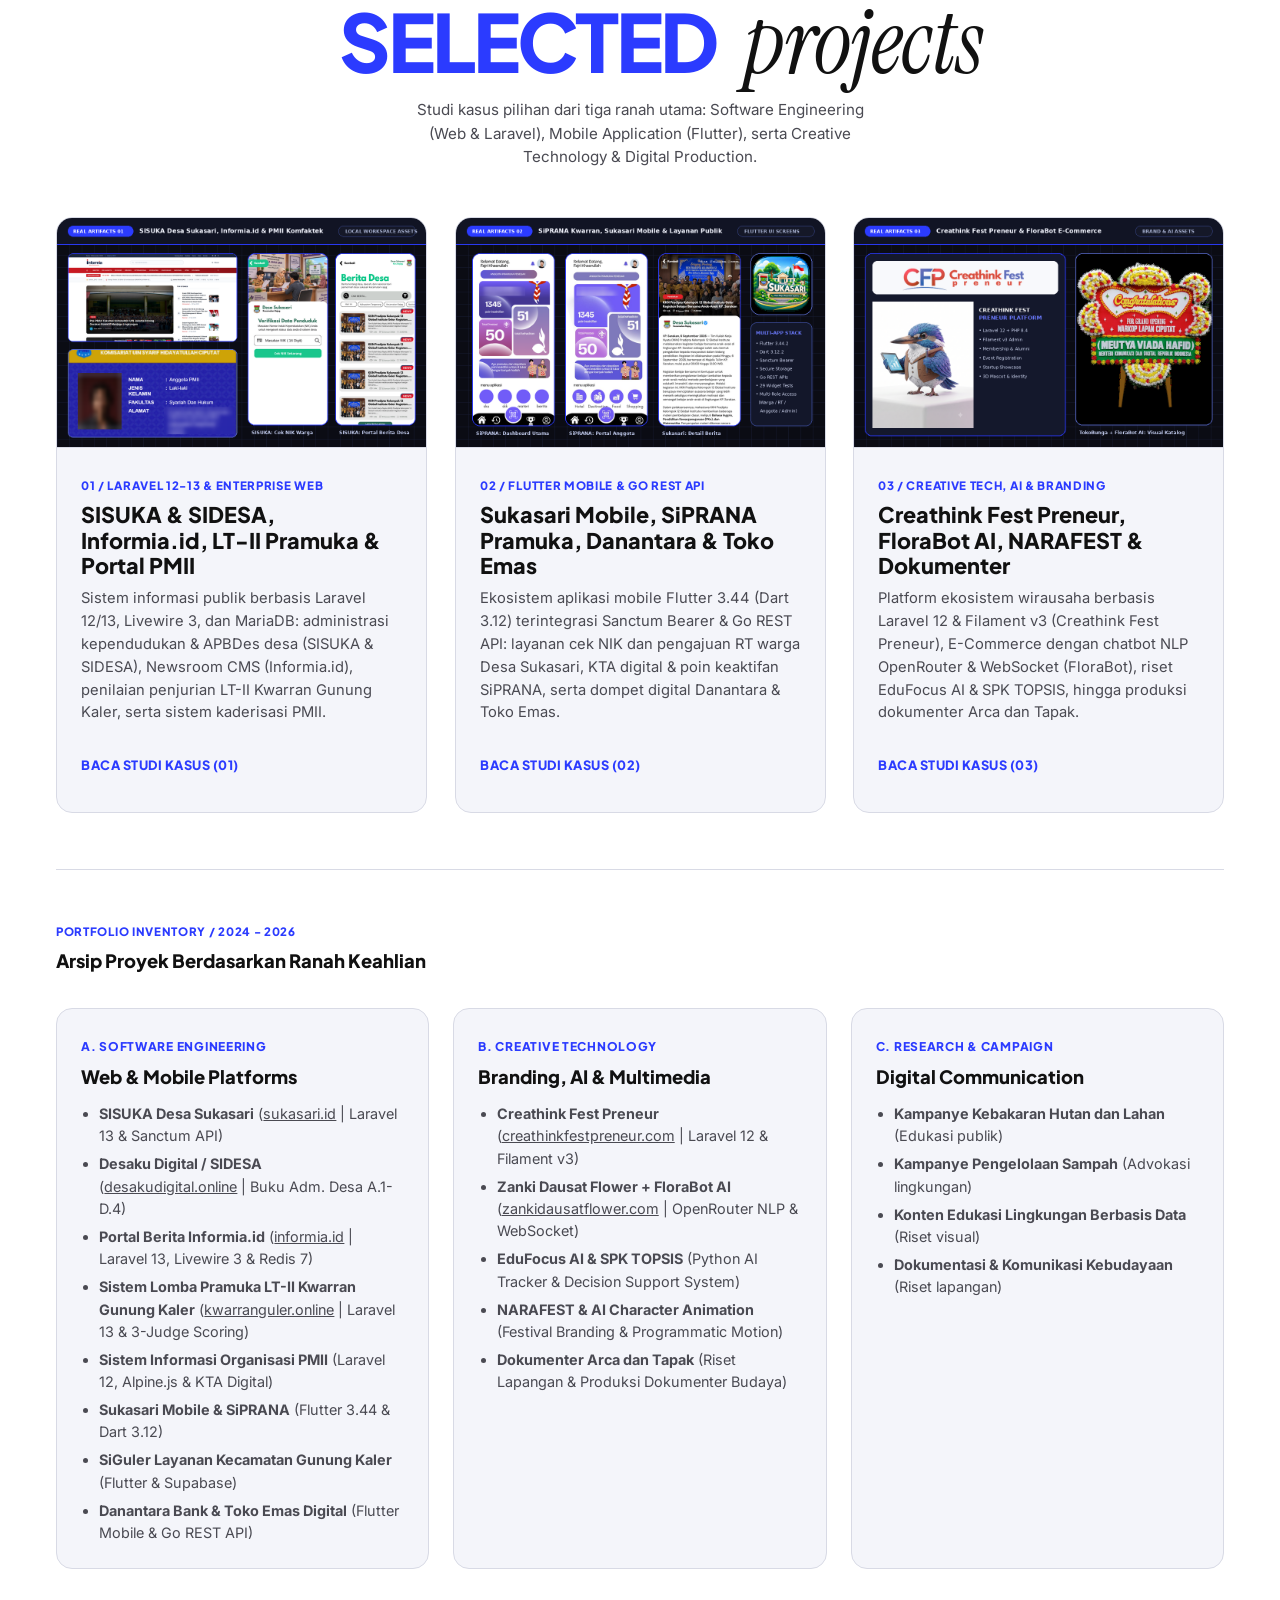
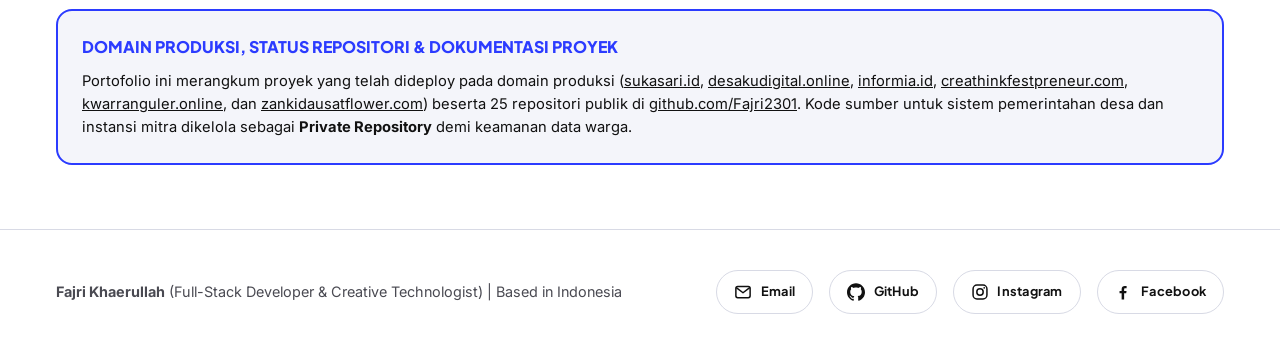
==== commit a1963d3f: "fajri : tambah screenshot aplikasi SiGuler (Flutter + Supabase) dan perbaiki deskripsinya sebagai ap" ====
--- a/index.html
+++ b/index.html
@@ -298,8 +298,8 @@
         <!-- Angka ringkas yang dihitung naik saat terlihat -->
         <div class="stats-grid">
           <div class="stat-card stat-card--accent" data-reveal="scale" style="--d: 0;">
-            <span class="stat-num" data-count="16" aria-hidden="true">16</span>
-            <span class="stat-label"><span class="sr-only">16 </span>Proyek di arsip portofolio</span>
+            <span class="stat-num" data-count="17" aria-hidden="true">17</span>
+            <span class="stat-label"><span class="sr-only">17 </span>Proyek di arsip portofolio</span>
           </div>
           <div class="stat-card" data-reveal="scale" style="--d: 1;">
             <span class="stat-num" data-count="6" aria-hidden="true">6</span>
@@ -521,7 +521,8 @@
                 <li><strong>Portal Berita Informia.id</strong> (<a href="https://informia.id" target="_blank" rel="noopener noreferrer">informia.id</a> | Laravel 13, Livewire 3 &amp; Redis 7)</li>
                 <li><strong>Sistem Lomba Pramuka LT-II Kwarran Gunung Kaler</strong> (<a href="https://kwarranguler.online" target="_blank" rel="noopener noreferrer">kwarranguler.online</a> | Laravel 13 &amp; 3-Judge Scoring)</li>
                 <li><strong>Sistem Informasi Organisasi PMII</strong> (Laravel 12, Alpine.js &amp; KTA Digital)</li>
-                <li><strong>Sukasari Mobile &amp; SiPRANA / SiGULER</strong> (Flutter 3.44 &amp; Dart 3.12)</li>
+                <li><strong>Sukasari Mobile &amp; SiPRANA</strong> (Flutter 3.44 &amp; Dart 3.12)</li>
+                <li><strong>SiGuler Layanan Kecamatan Gunung Kaler</strong> (Flutter &amp; Supabase)</li>
                 <li><strong>Danantara Bank &amp; Toko Emas Digital</strong> (Flutter Mobile &amp; Go REST API)</li>
               </ul>
             </div>
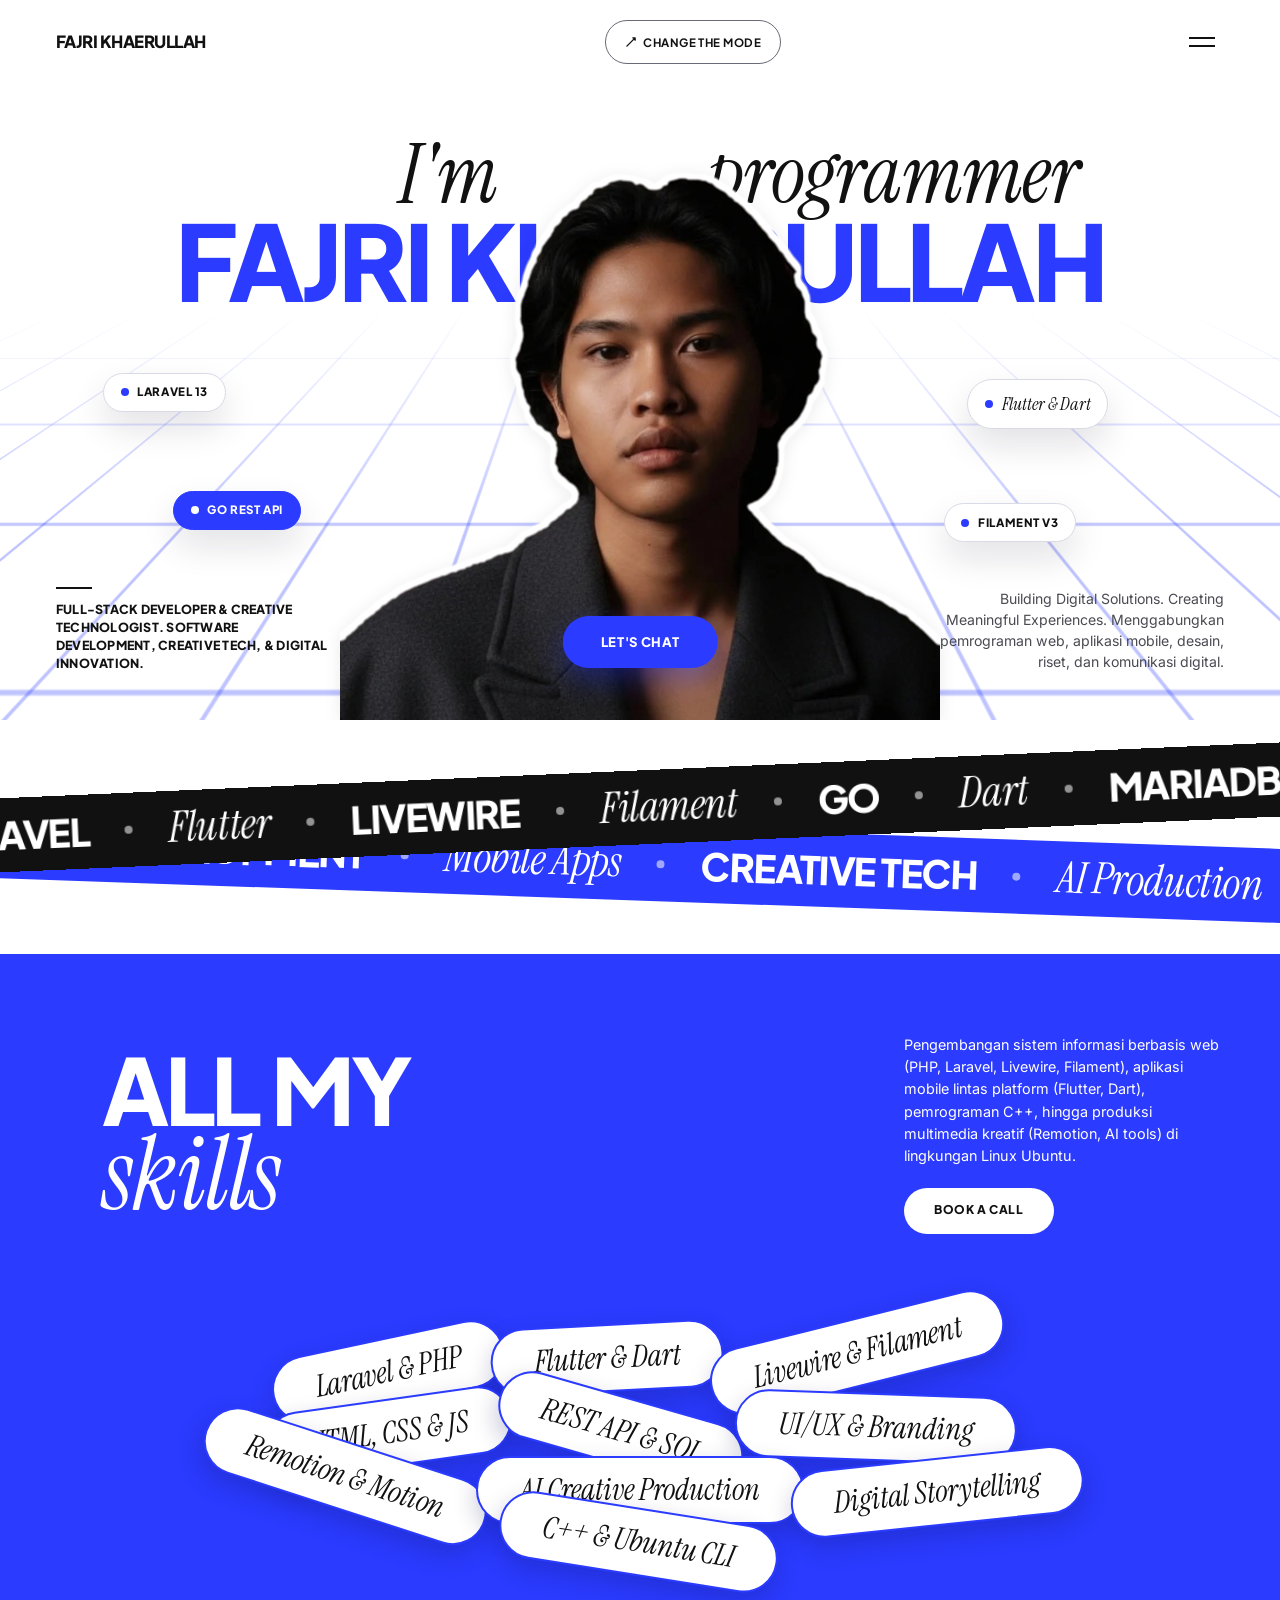
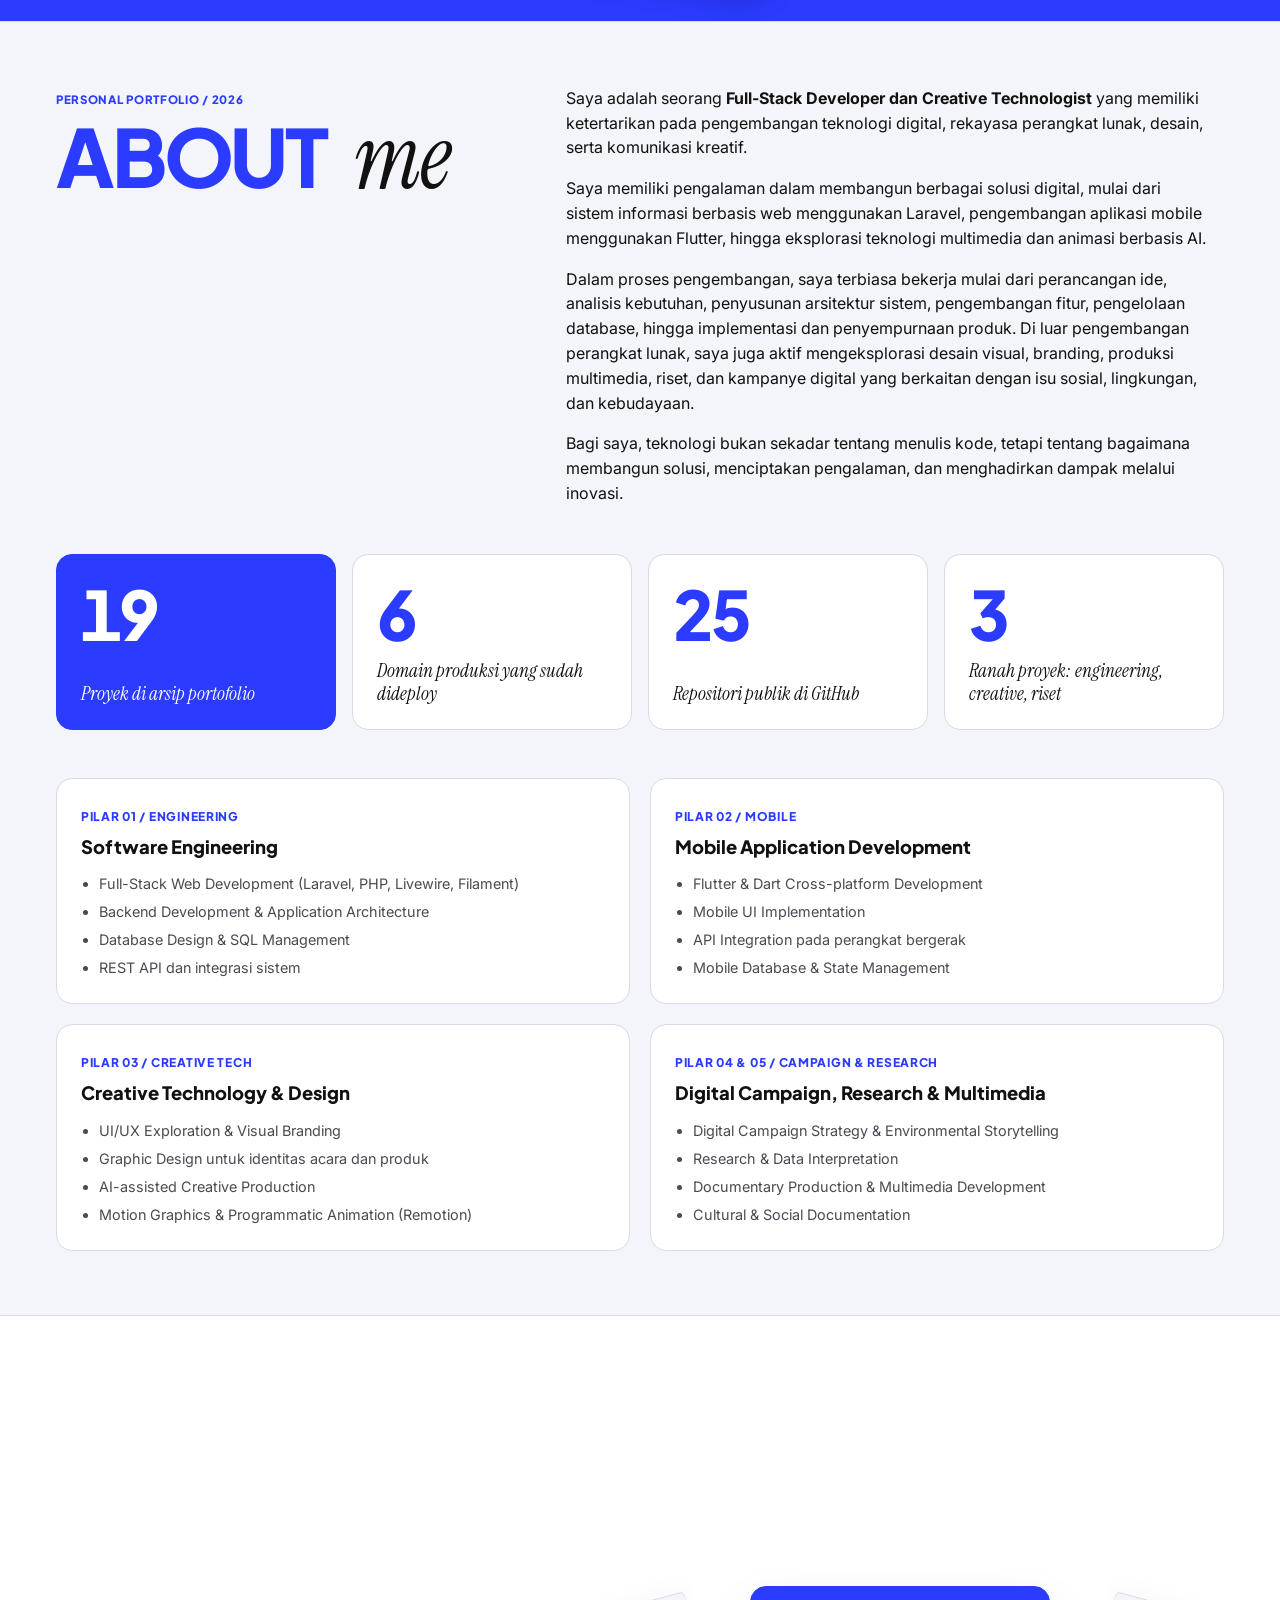
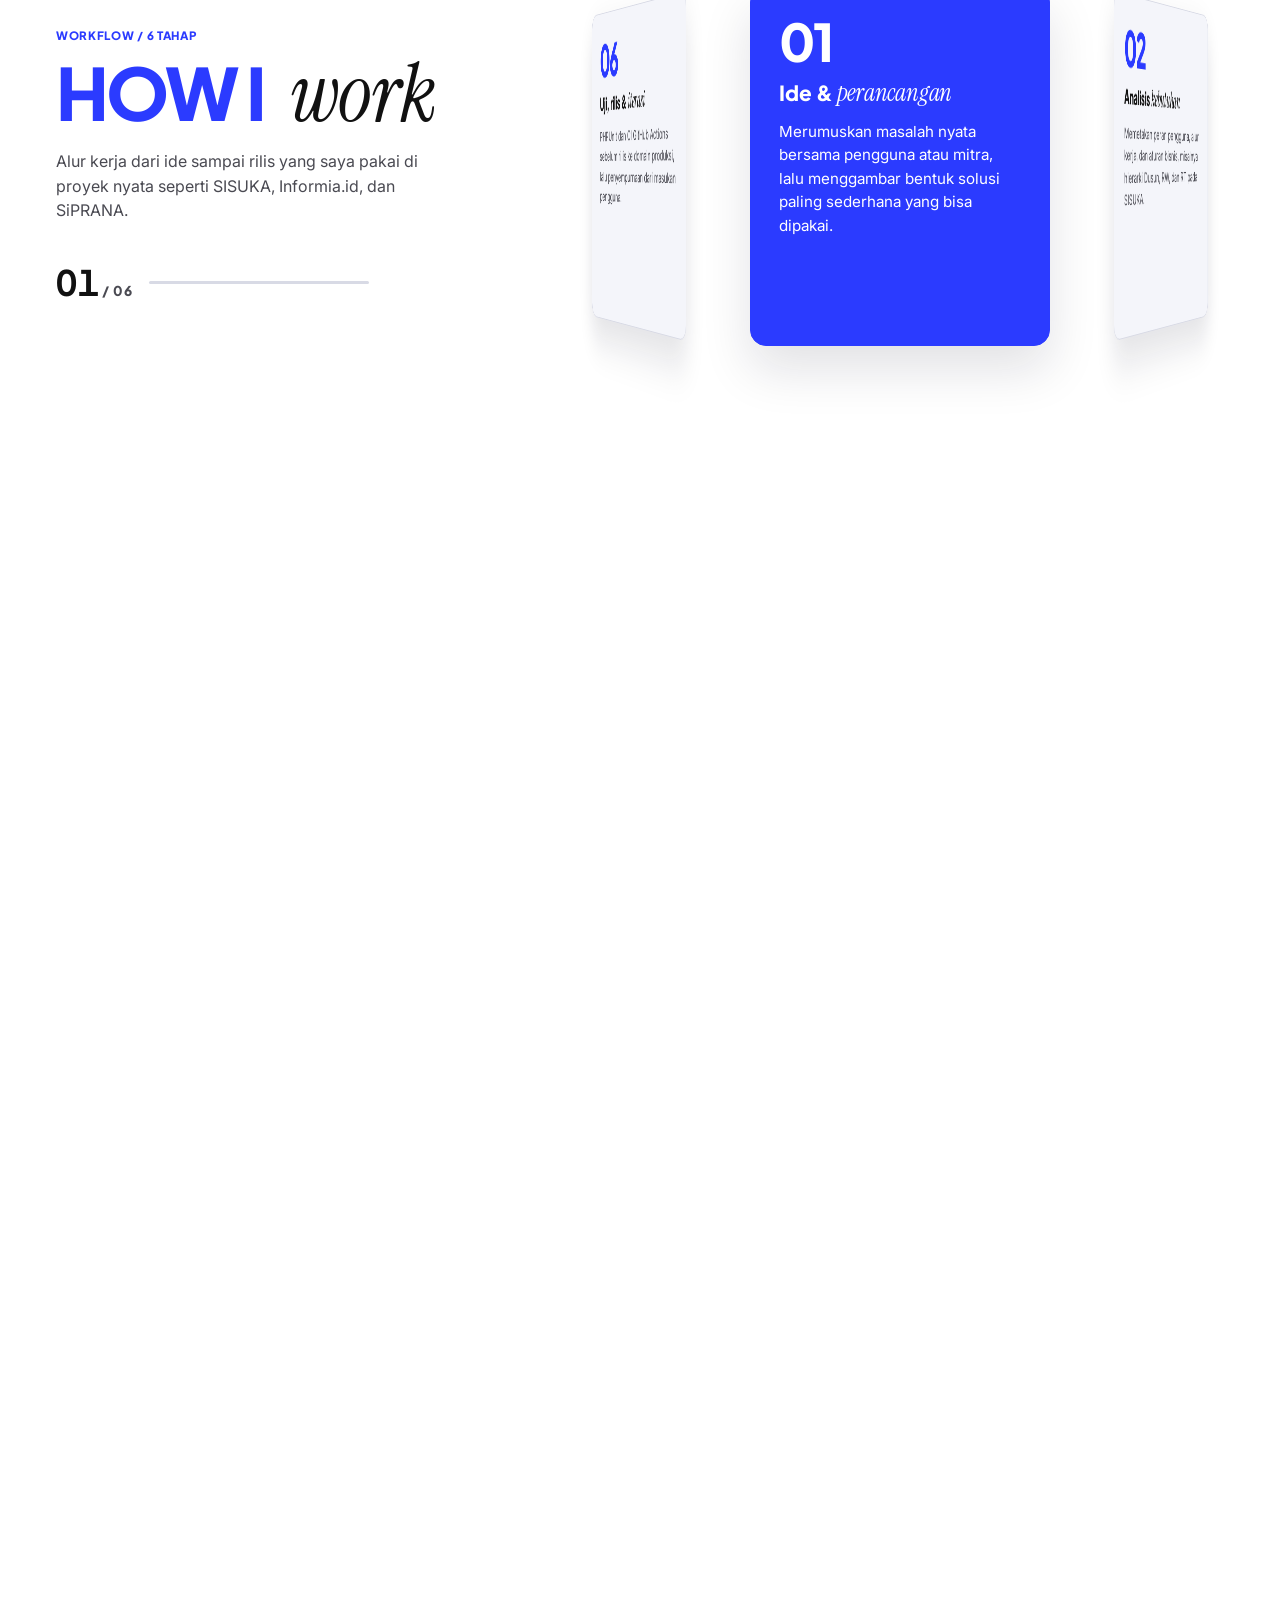
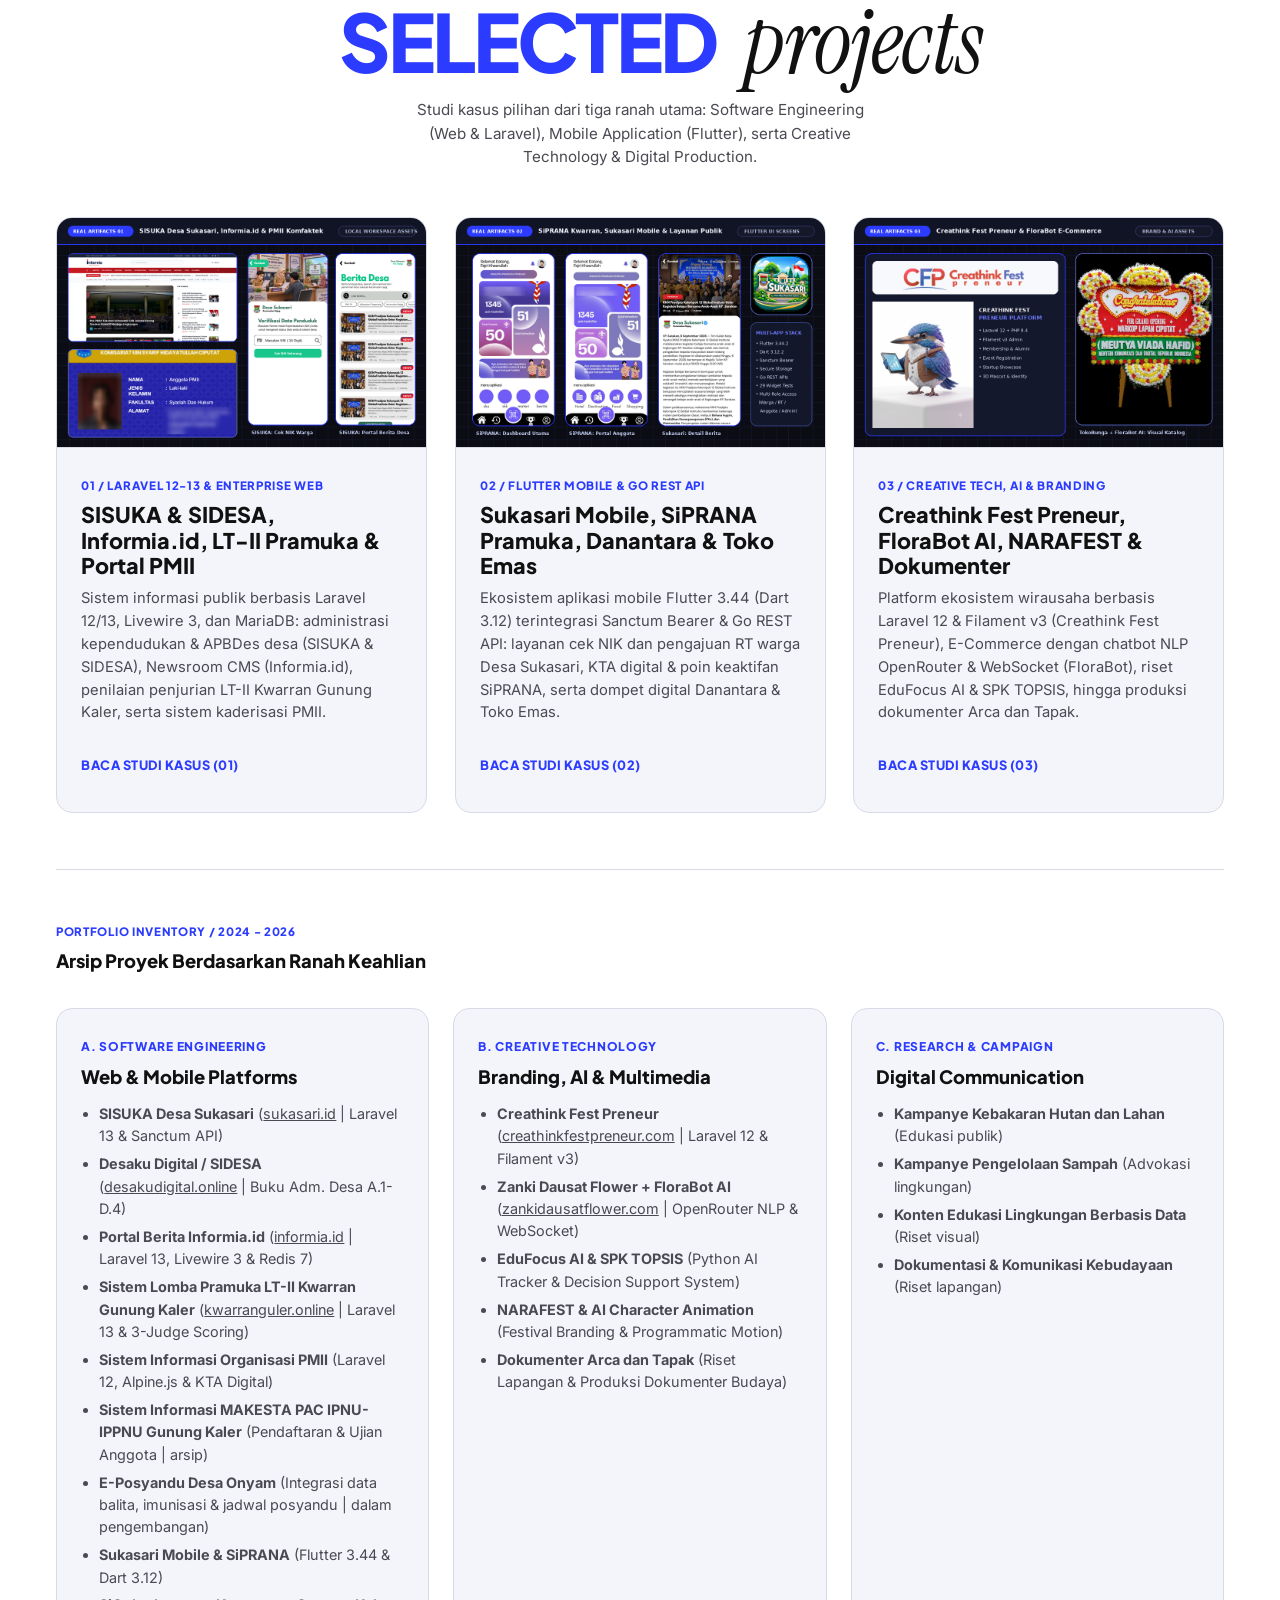
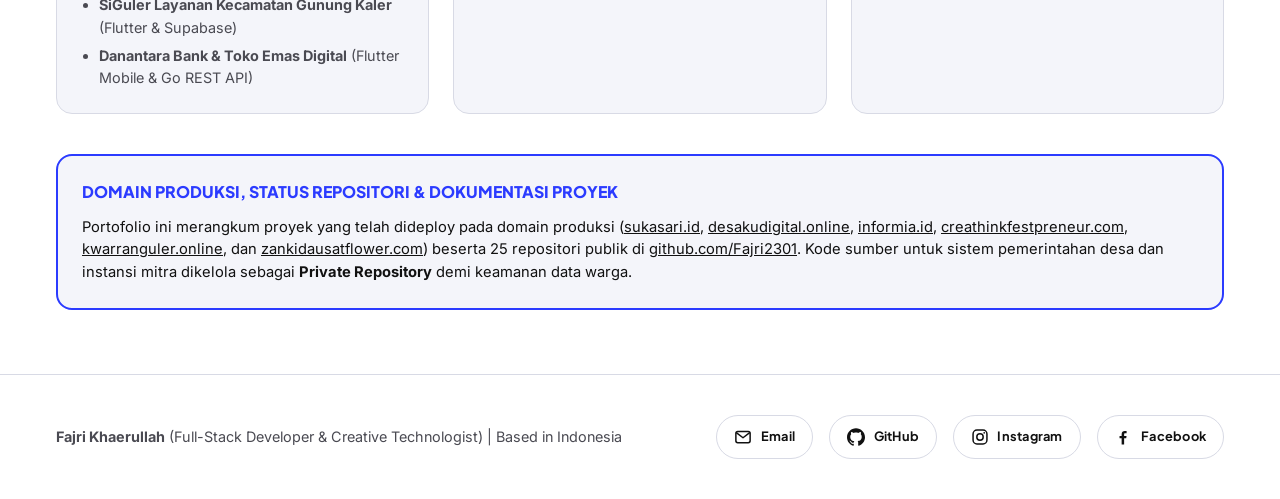
==== commit 991bcf65: "fajri : tambah Sistem Informasi MAKESTA PAC IPNU-IPPNU Gunung Kaler dan E-Posyandu Desa Onyam di gal" ====
--- a/index.html
+++ b/index.html
@@ -298,8 +298,8 @@
         <!-- Angka ringkas yang dihitung naik saat terlihat -->
         <div class="stats-grid">
           <div class="stat-card stat-card--accent" data-reveal="scale" style="--d: 0;">
-            <span class="stat-num" data-count="17" aria-hidden="true">17</span>
-            <span class="stat-label"><span class="sr-only">17 </span>Proyek di arsip portofolio</span>
+            <span class="stat-num" data-count="19" aria-hidden="true">19</span>
+            <span class="stat-label"><span class="sr-only">19 </span>Proyek di arsip portofolio</span>
           </div>
           <div class="stat-card" data-reveal="scale" style="--d: 1;">
             <span class="stat-num" data-count="6" aria-hidden="true">6</span>
@@ -521,6 +521,8 @@
                 <li><strong>Portal Berita Informia.id</strong> (<a href="https://informia.id" target="_blank" rel="noopener noreferrer">informia.id</a> | Laravel 13, Livewire 3 &amp; Redis 7)</li>
                 <li><strong>Sistem Lomba Pramuka LT-II Kwarran Gunung Kaler</strong> (<a href="https://kwarranguler.online" target="_blank" rel="noopener noreferrer">kwarranguler.online</a> | Laravel 13 &amp; 3-Judge Scoring)</li>
                 <li><strong>Sistem Informasi Organisasi PMII</strong> (Laravel 12, Alpine.js &amp; KTA Digital)</li>
+                <li><strong>Sistem Informasi MAKESTA PAC IPNU-IPPNU Gunung Kaler</strong> (Pendaftaran &amp; Ujian Anggota | arsip)</li>
+                <li><strong>E-Posyandu Desa Onyam</strong> (Integrasi data balita, imunisasi &amp; jadwal posyandu | dalam pengembangan)</li>
                 <li><strong>Sukasari Mobile &amp; SiPRANA</strong> (Flutter 3.44 &amp; Dart 3.12)</li>
                 <li><strong>SiGuler Layanan Kecamatan Gunung Kaler</strong> (Flutter &amp; Supabase)</li>
                 <li><strong>Danantara Bank &amp; Toko Emas Digital</strong> (Flutter Mobile &amp; Go REST API)</li>
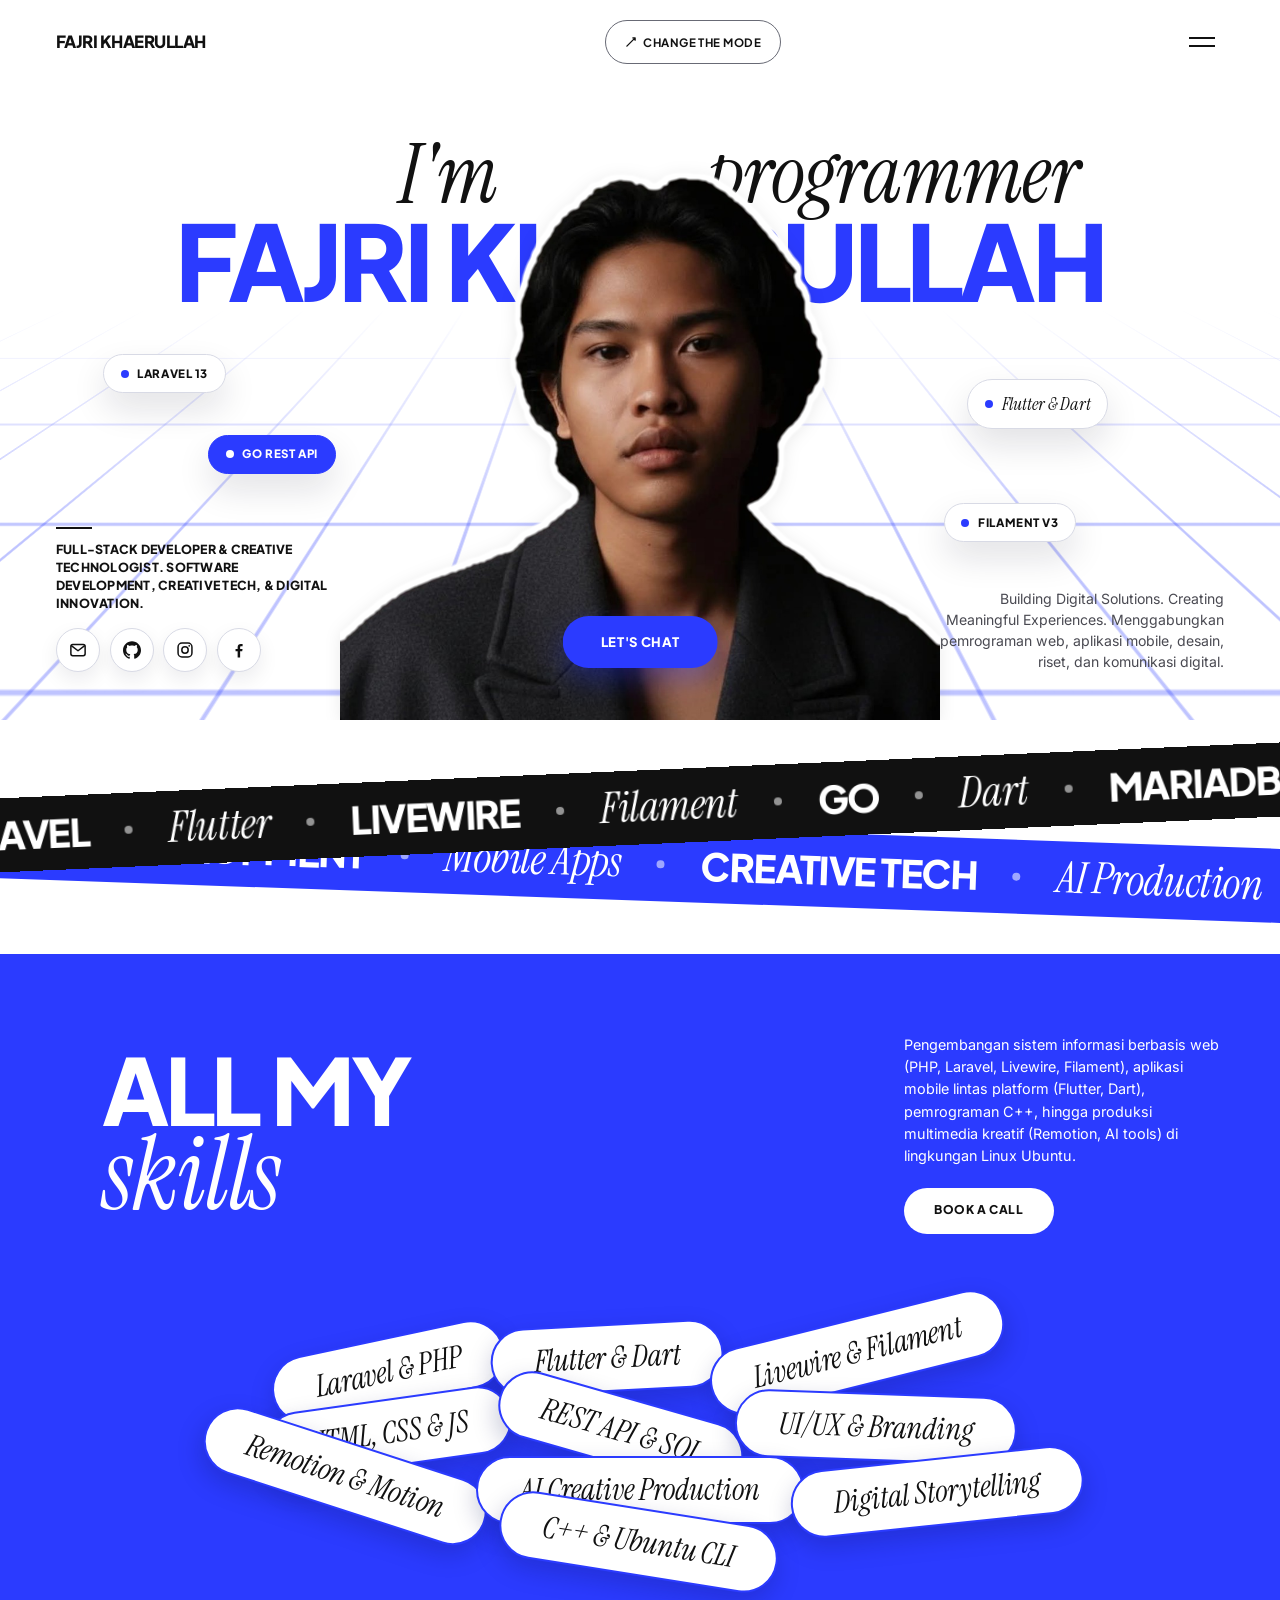
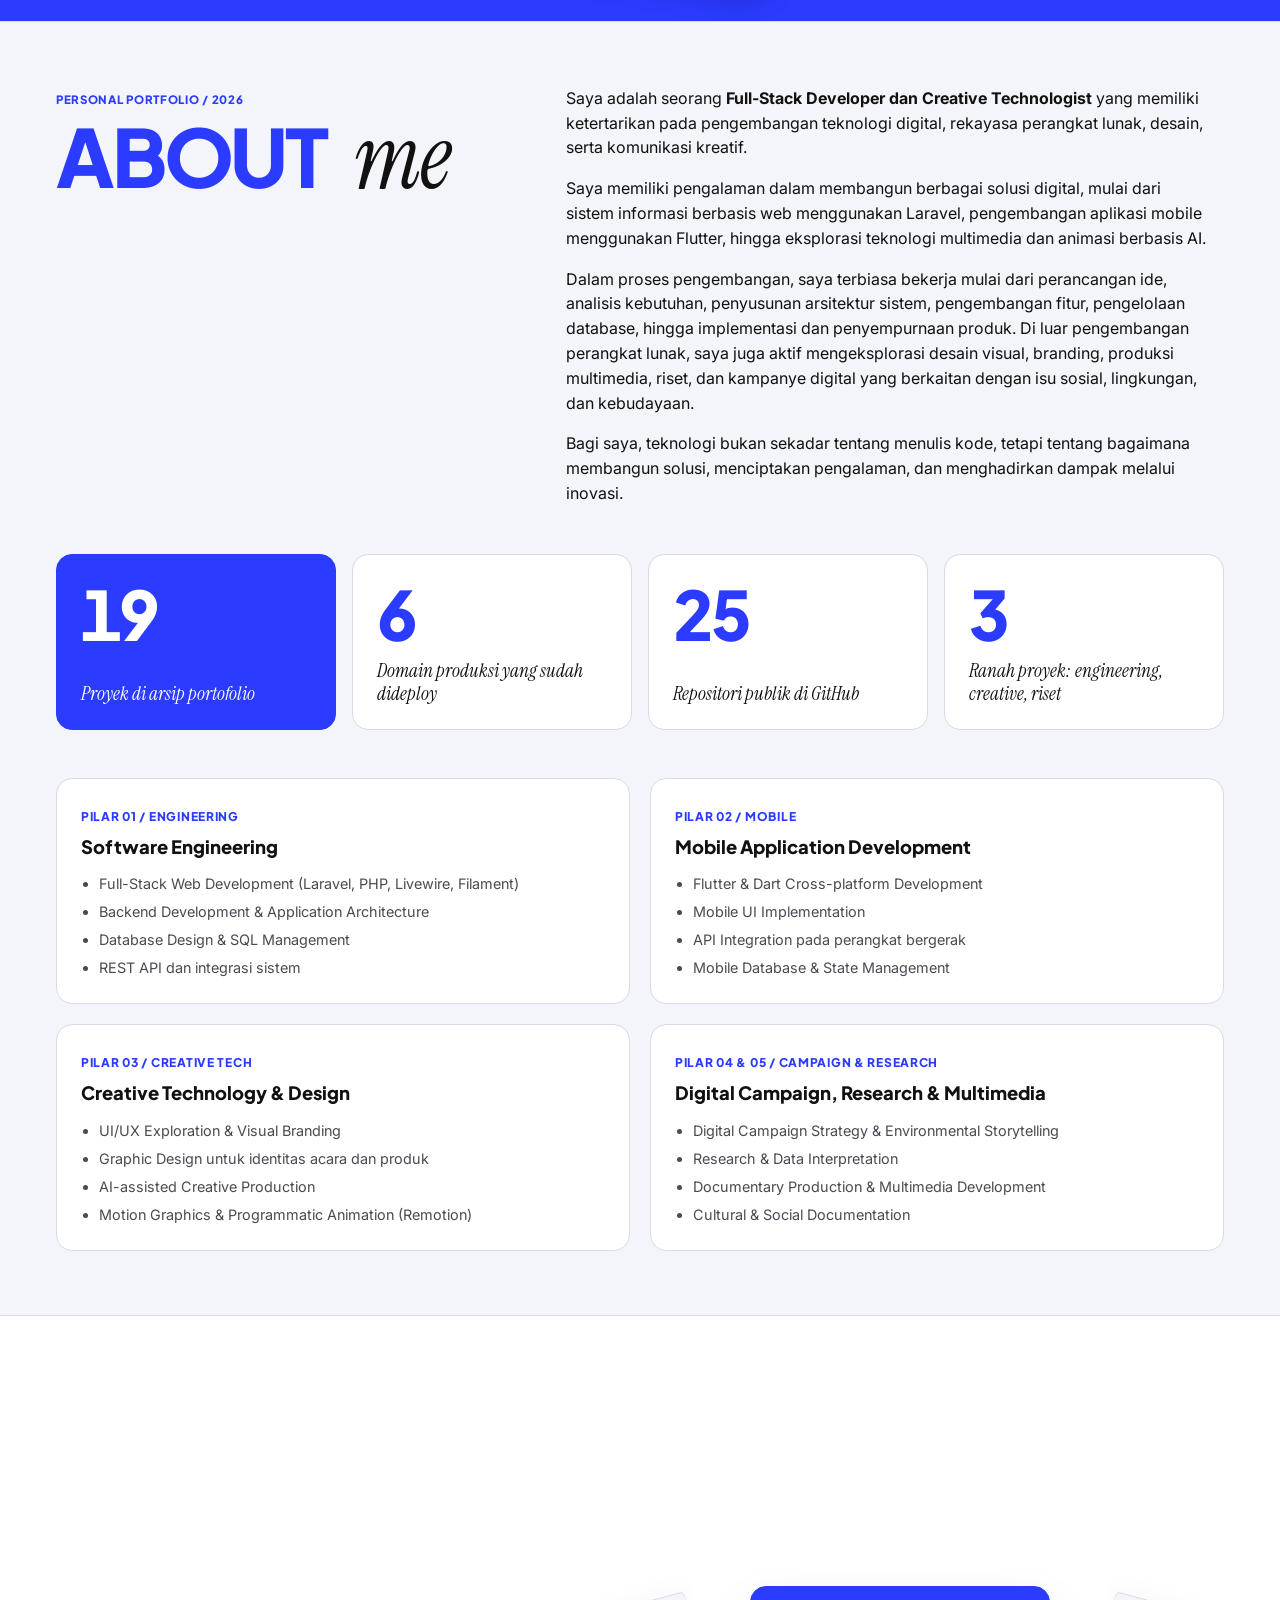
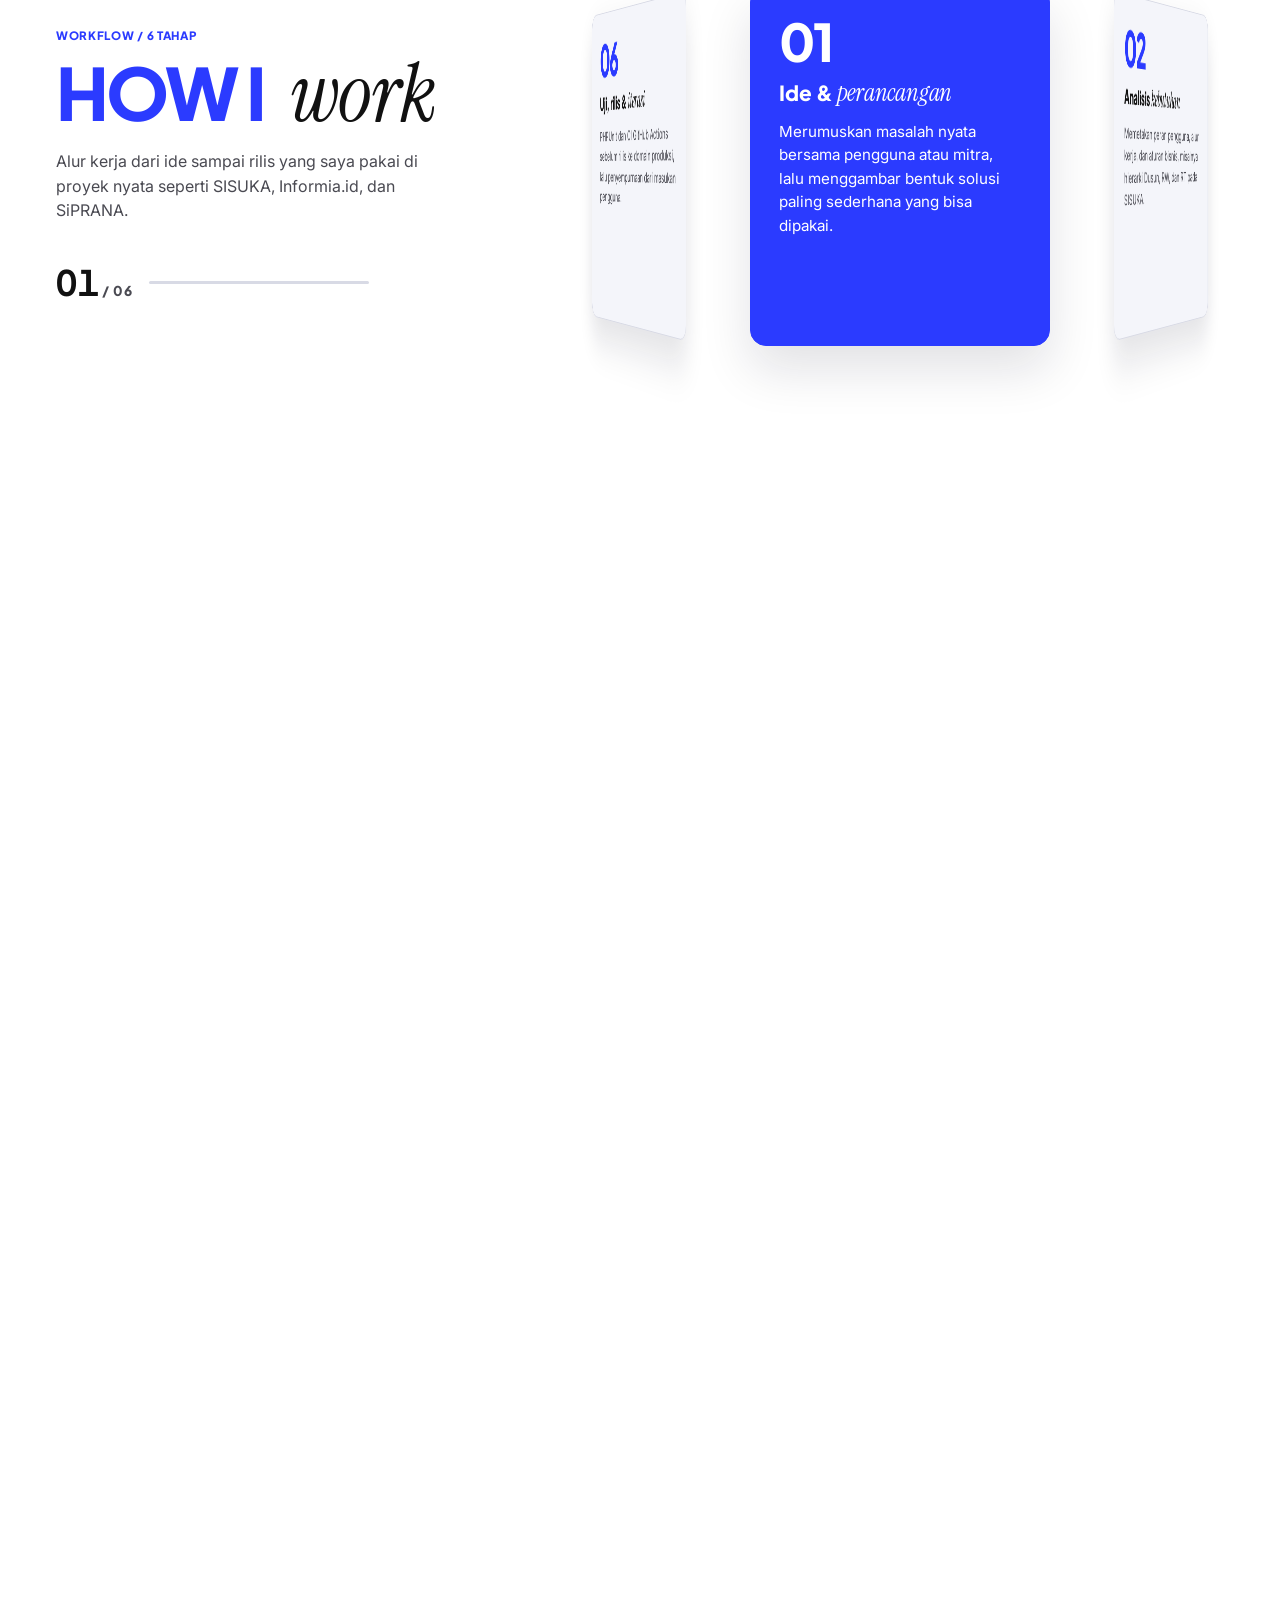
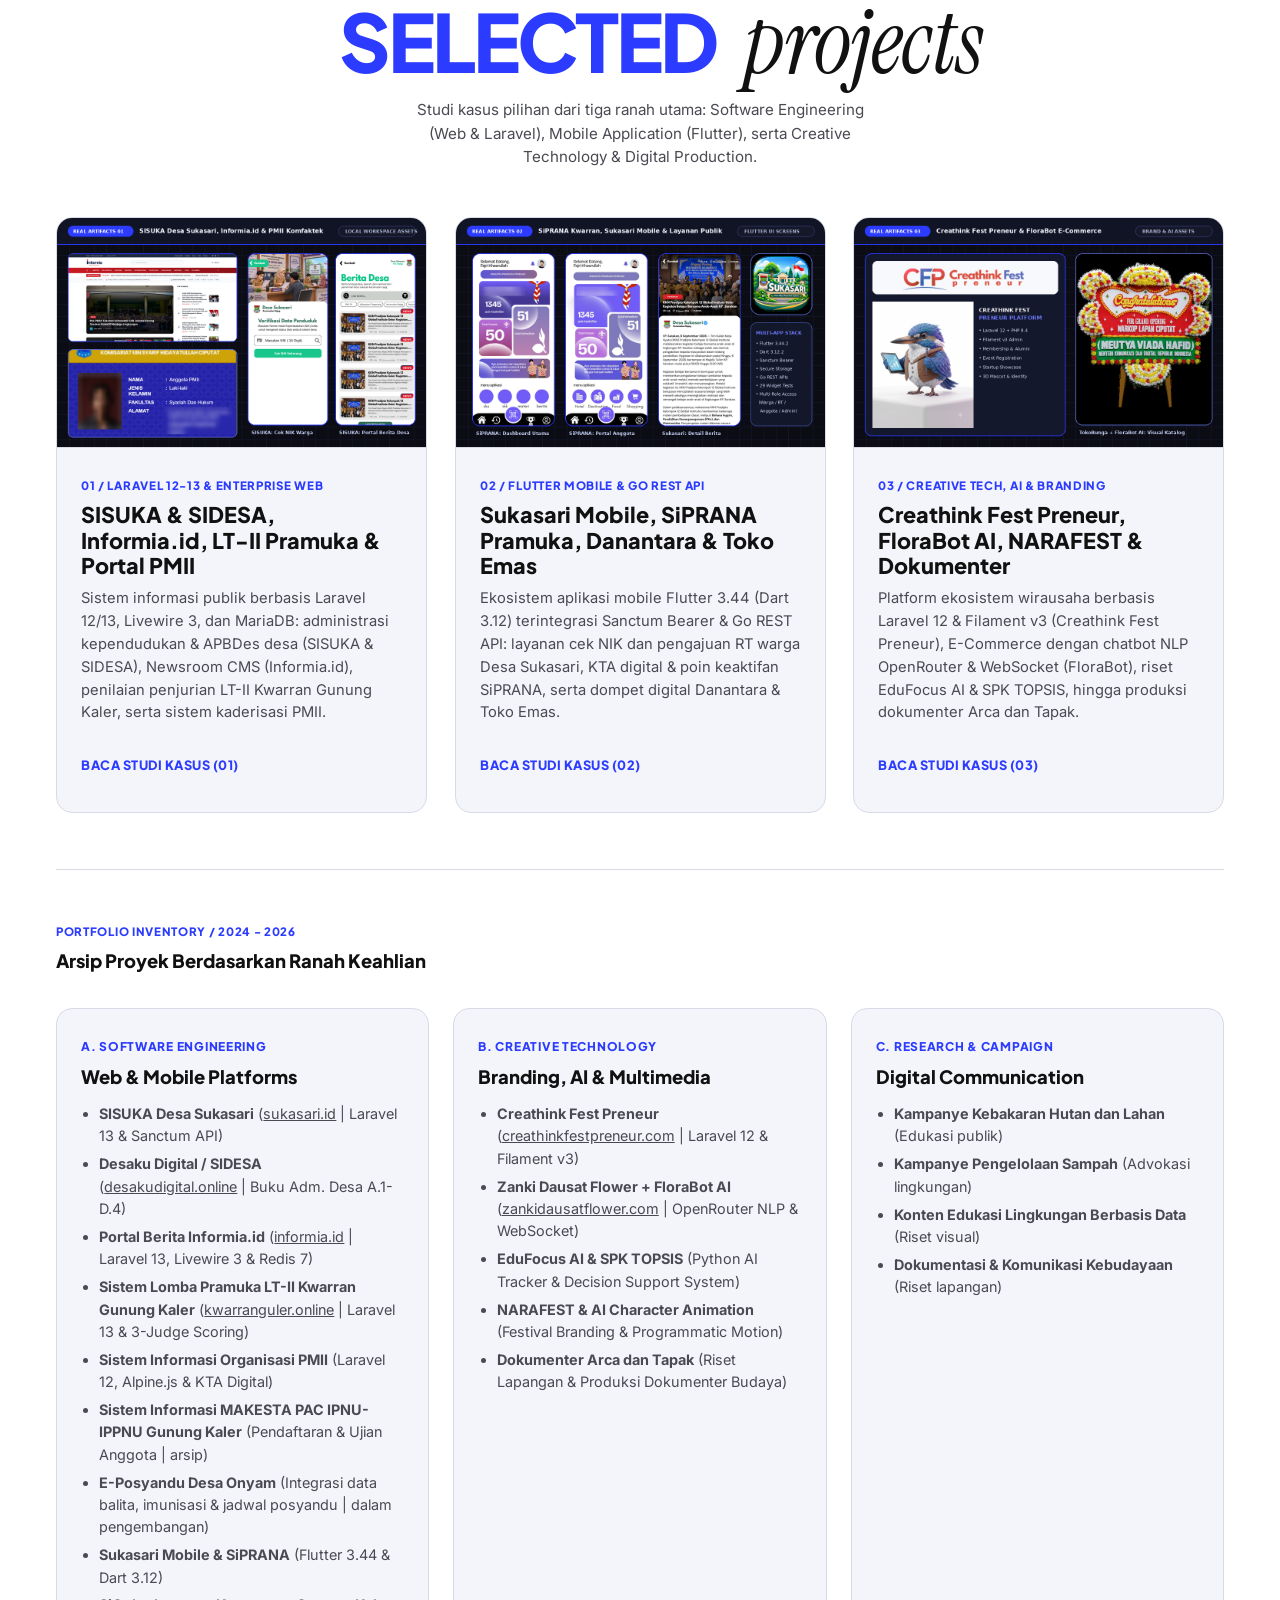
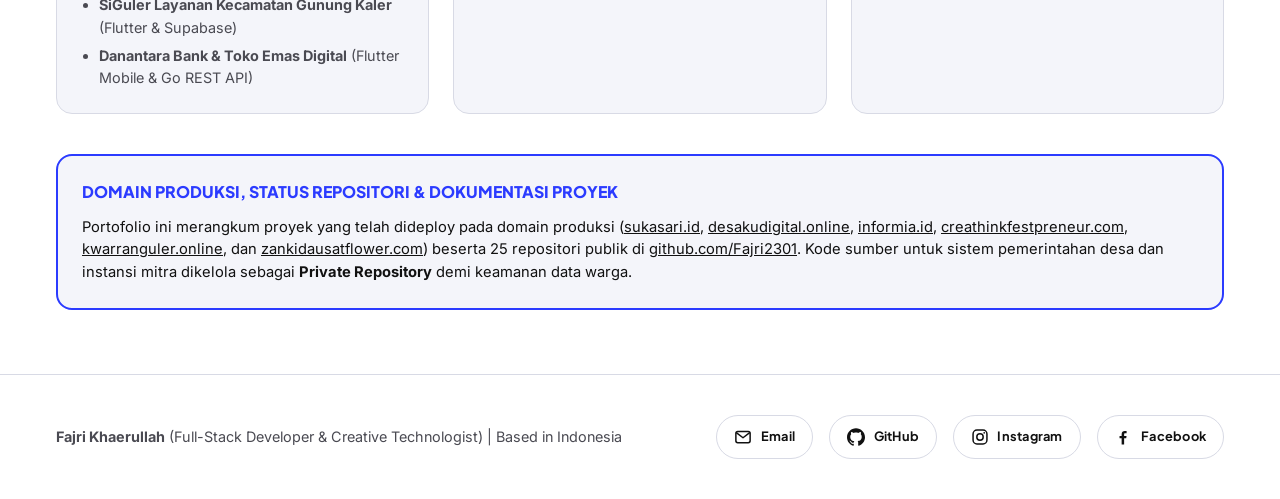
==== commit f4613a64: "fajri : pindahkan ikon kontak ke hero, beri ukuran bawaan pada ikon SVG, dan tambah versi pada CSS/J" ====
--- a/index.html
+++ b/index.html
@@ -24,10 +24,10 @@
   <link rel="preconnect" href="https://fonts.googleapis.com">
   <link rel="preconnect" href="https://fonts.gstatic.com" crossorigin>
   <link href="https://fonts.googleapis.com/css2?family=Instrument+Serif:ital@0;1&amp;family=Inter:wght@400;500;600;700&amp;family=Plus+Jakarta+Sans:wght@700;800&amp;display=swap" rel="stylesheet">
-  <link rel="stylesheet" href="css/base.css">
-  <link rel="stylesheet" href="css/layout.css">
-  <link rel="stylesheet" href="css/components.css">
-  <link rel="stylesheet" href="css/motion.css">
+  <link rel="stylesheet" href="css/base.css?v=20261116b">
+  <link rel="stylesheet" href="css/layout.css?v=20261116b">
+  <link rel="stylesheet" href="css/components.css?v=20261116b">
+  <link rel="stylesheet" href="css/motion.css?v=20261116b">
 </head>
 <body>
   <a href="#main-content" class="skip-link">Lewati ke konten utama</a>
@@ -101,10 +101,10 @@
     <div class="menu-overlay-footer">
       <span>Fajri Khaerullah | Full-Stack Developer &amp; Creative Technologist</span>
       <ul class="social-icons" aria-label="Kontak dan media sosial">
-        <li><a href="mailto:fajrisantuy23@gmail.com" class="social-icon-btn" aria-label="Kirim email ke fajrisantuy23@gmail.com" title="Kirim email ke fajrisantuy23@gmail.com"><svg class="social-icon" viewBox="0 0 24 24" fill="none" stroke="currentColor" stroke-width="2" stroke-linecap="round" stroke-linejoin="round" aria-hidden="true" focusable="false"><rect x="2.5" y="4.5" width="19" height="15" rx="2.5"/><path d="m3.5 6.5 8.5 6.5 8.5-6.5"/></svg></a></li>
-        <li><a href="https://github.com/Fajri2301" class="social-icon-btn" aria-label="GitHub @Fajri2301" title="GitHub @Fajri2301" target="_blank" rel="noopener noreferrer"><svg class="social-icon" viewBox="0 0 24 24" fill="currentColor" aria-hidden="true" focusable="false"><path d="M12 .297c-6.63 0-12 5.373-12 12 0 5.303 3.438 9.8 8.205 11.385.6.113.82-.258.82-.577 0-.285-.01-1.04-.015-2.04-3.338.724-4.042-1.61-4.042-1.61C4.422 18.07 3.633 17.7 3.633 17.7c-1.087-.744.084-.729.084-.729 1.205.084 1.838 1.236 1.838 1.236 1.07 1.835 2.809 1.305 3.495.998.108-.776.417-1.305.76-1.605-2.665-.3-5.466-1.332-5.466-5.93 0-1.31.465-2.38 1.235-3.22-.135-.303-.54-1.523.105-3.176 0 0 1.005-.322 3.3 1.23.96-.267 1.98-.399 3-.405 1.02.006 2.04.138 3 .405 2.28-1.552 3.285-1.23 3.285-1.23.645 1.653.24 2.873.12 3.176.765.84 1.23 1.91 1.23 3.22 0 4.61-2.805 5.625-5.475 5.92.42.36.81 1.096.81 2.22 0 1.606-.015 2.896-.015 3.286 0 .315.21.69.825.57C20.565 22.092 24 17.592 24 12.297c0-6.627-5.373-12-12-12"/></svg></a></li>
-        <li><a href="https://instagram.com/fajrikhaerullah23" class="social-icon-btn" aria-label="Instagram @fajrikhaerullah23" title="Instagram @fajrikhaerullah23" target="_blank" rel="noopener noreferrer"><svg class="social-icon" viewBox="0 0 24 24" fill="none" stroke="currentColor" stroke-width="2" aria-hidden="true" focusable="false"><rect x="2.75" y="2.75" width="18.5" height="18.5" rx="5.25"/><circle cx="12" cy="12" r="4.25"/><circle cx="17.6" cy="6.4" r="1.15" fill="currentColor" stroke="none"/></svg></a></li>
-        <li><a href="https://www.facebook.com/share/1CyBPNU9N8/" class="social-icon-btn" aria-label="Facebook Fajri Khaerullah" title="Facebook Fajri Khaerullah" target="_blank" rel="noopener noreferrer"><svg class="social-icon" viewBox="0 0 24 24" fill="currentColor" aria-hidden="true" focusable="false"><path d="M13.5 22v-8.2h2.8l.42-3.2H13.5V8.56c0-.93.26-1.56 1.6-1.56h1.7V4.14c-.3-.04-1.3-.13-2.48-.13-2.46 0-4.14 1.5-4.14 4.25v2.35H7.4v3.2h2.78V22h3.32z"/></svg></a></li>
+        <li><a href="mailto:fajrisantuy23@gmail.com" class="social-icon-btn" aria-label="Kirim email ke fajrisantuy23@gmail.com" title="Kirim email ke fajrisantuy23@gmail.com"><svg class="social-icon" width="18" height="18" viewBox="0 0 24 24" fill="none" stroke="currentColor" stroke-width="2" stroke-linecap="round" stroke-linejoin="round" aria-hidden="true" focusable="false"><rect x="2.5" y="4.5" width="19" height="15" rx="2.5"/><path d="m3.5 6.5 8.5 6.5 8.5-6.5"/></svg></a></li>
+        <li><a href="https://github.com/Fajri2301" class="social-icon-btn" aria-label="GitHub @Fajri2301" title="GitHub @Fajri2301" target="_blank" rel="noopener noreferrer"><svg class="social-icon" width="18" height="18" viewBox="0 0 24 24" fill="currentColor" aria-hidden="true" focusable="false"><path d="M12 .297c-6.63 0-12 5.373-12 12 0 5.303 3.438 9.8 8.205 11.385.6.113.82-.258.82-.577 0-.285-.01-1.04-.015-2.04-3.338.724-4.042-1.61-4.042-1.61C4.422 18.07 3.633 17.7 3.633 17.7c-1.087-.744.084-.729.084-.729 1.205.084 1.838 1.236 1.838 1.236 1.07 1.835 2.809 1.305 3.495.998.108-.776.417-1.305.76-1.605-2.665-.3-5.466-1.332-5.466-5.93 0-1.31.465-2.38 1.235-3.22-.135-.303-.54-1.523.105-3.176 0 0 1.005-.322 3.3 1.23.96-.267 1.98-.399 3-.405 1.02.006 2.04.138 3 .405 2.28-1.552 3.285-1.23 3.285-1.23.645 1.653.24 2.873.12 3.176.765.84 1.23 1.91 1.23 3.22 0 4.61-2.805 5.625-5.475 5.92.42.36.81 1.096.81 2.22 0 1.606-.015 2.896-.015 3.286 0 .315.21.69.825.57C20.565 22.092 24 17.592 24 12.297c0-6.627-5.373-12-12-12"/></svg></a></li>
+        <li><a href="https://instagram.com/fajrikhaerullah23" class="social-icon-btn" aria-label="Instagram @fajrikhaerullah23" title="Instagram @fajrikhaerullah23" target="_blank" rel="noopener noreferrer"><svg class="social-icon" width="18" height="18" viewBox="0 0 24 24" fill="none" stroke="currentColor" stroke-width="2" aria-hidden="true" focusable="false"><rect x="2.75" y="2.75" width="18.5" height="18.5" rx="5.25"/><circle cx="12" cy="12" r="4.25"/><circle cx="17.6" cy="6.4" r="1.15" fill="currentColor" stroke="none"/></svg></a></li>
+        <li><a href="https://www.facebook.com/share/1CyBPNU9N8/" class="social-icon-btn" aria-label="Facebook Fajri Khaerullah" title="Facebook Fajri Khaerullah" target="_blank" rel="noopener noreferrer"><svg class="social-icon" width="18" height="18" viewBox="0 0 24 24" fill="currentColor" aria-hidden="true" focusable="false"><path d="M13.5 22v-8.2h2.8l.42-3.2H13.5V8.56c0-.93.26-1.56 1.6-1.56h1.7V4.14c-.3-.04-1.3-.13-2.48-.13-2.46 0-4.14 1.5-4.14 4.25v2.35H7.4v3.2h2.78V22h3.32z"/></svg></a></li>
       </ul>
     </div>
   </div>
@@ -119,9 +119,9 @@
 
           <!-- Chip teknologi melayang (desktop), bergerak mengikuti kursor dan scroll -->
           <ul class="hero-chips" aria-hidden="true">
-            <li class="hero-chip " style="--x: 4%; --y: 44%; --depth: 26; --float: 6.5s; --delay: 0.75s;"><span class="hero-chip-inner">Laravel 13</span></li>
+            <li class="hero-chip " style="--x: 4%; --y: 41%; --depth: 26; --float: 6.5s; --delay: 0.75s;"><span class="hero-chip-inner">Laravel 13</span></li>
             <li class="hero-chip hero-chip--serif" style="--x: 78%; --y: 45%; --depth: 34; --float: 7.2s; --delay: 0.85s;"><span class="hero-chip-inner">Flutter &amp; Dart</span></li>
-            <li class="hero-chip hero-chip--blue" style="--x: 10%; --y: 63%; --depth: 18; --float: 5.6s; --delay: 0.95s;"><span class="hero-chip-inner">Go REST API</span></li>
+            <li class="hero-chip hero-chip--blue" style="--x: 13%; --y: 54%; --depth: 18; --float: 5.6s; --delay: 0.95s;"><span class="hero-chip-inner">Go REST API</span></li>
             <li class="hero-chip " style="--x: 76%; --y: 65%; --depth: 22; --float: 6.1s; --delay: 1.05s;"><span class="hero-chip-inner">Filament v3</span></li>
           </ul>
 
@@ -161,6 +161,12 @@
             <p class="hero-caption-bold">
               FULL-STACK DEVELOPER &amp; CREATIVE TECHNOLOGIST. SOFTWARE DEVELOPMENT, CREATIVE TECH, &amp; DIGITAL INNOVATION.
             </p>
+            <ul class="social-icons hero-socials" aria-label="Kontak dan media sosial Fajri Khaerullah">
+              <li><a href="mailto:fajrisantuy23@gmail.com" class="social-icon-btn" aria-label="Kirim email ke fajrisantuy23@gmail.com" title="Kirim email ke fajrisantuy23@gmail.com"><svg class="social-icon" width="18" height="18" viewBox="0 0 24 24" fill="none" stroke="currentColor" stroke-width="2" stroke-linecap="round" stroke-linejoin="round" aria-hidden="true" focusable="false"><rect x="2.5" y="4.5" width="19" height="15" rx="2.5"/><path d="m3.5 6.5 8.5 6.5 8.5-6.5"/></svg></a></li>
+              <li><a href="https://github.com/Fajri2301" class="social-icon-btn" aria-label="GitHub @Fajri2301" title="GitHub @Fajri2301" target="_blank" rel="noopener noreferrer"><svg class="social-icon" width="18" height="18" viewBox="0 0 24 24" fill="currentColor" aria-hidden="true" focusable="false"><path d="M12 .297c-6.63 0-12 5.373-12 12 0 5.303 3.438 9.8 8.205 11.385.6.113.82-.258.82-.577 0-.285-.01-1.04-.015-2.04-3.338.724-4.042-1.61-4.042-1.61C4.422 18.07 3.633 17.7 3.633 17.7c-1.087-.744.084-.729.084-.729 1.205.084 1.838 1.236 1.838 1.236 1.07 1.835 2.809 1.305 3.495.998.108-.776.417-1.305.76-1.605-2.665-.3-5.466-1.332-5.466-5.93 0-1.31.465-2.38 1.235-3.22-.135-.303-.54-1.523.105-3.176 0 0 1.005-.322 3.3 1.23.96-.267 1.98-.399 3-.405 1.02.006 2.04.138 3 .405 2.28-1.552 3.285-1.23 3.285-1.23.645 1.653.24 2.873.12 3.176.765.84 1.23 1.91 1.23 3.22 0 4.61-2.805 5.625-5.475 5.92.42.36.81 1.096.81 2.22 0 1.606-.015 2.896-.015 3.286 0 .315.21.69.825.57C20.565 22.092 24 17.592 24 12.297c0-6.627-5.373-12-12-12"/></svg></a></li>
+              <li><a href="https://instagram.com/fajrikhaerullah23" class="social-icon-btn" aria-label="Instagram @fajrikhaerullah23" title="Instagram @fajrikhaerullah23" target="_blank" rel="noopener noreferrer"><svg class="social-icon" width="18" height="18" viewBox="0 0 24 24" fill="none" stroke="currentColor" stroke-width="2" aria-hidden="true" focusable="false"><rect x="2.75" y="2.75" width="18.5" height="18.5" rx="5.25"/><circle cx="12" cy="12" r="4.25"/><circle cx="17.6" cy="6.4" r="1.15" fill="currentColor" stroke="none"/></svg></a></li>
+              <li><a href="https://www.facebook.com/share/1CyBPNU9N8/" class="social-icon-btn" aria-label="Facebook Fajri Khaerullah" title="Facebook Fajri Khaerullah" target="_blank" rel="noopener noreferrer"><svg class="social-icon" width="18" height="18" viewBox="0 0 24 24" fill="currentColor" aria-hidden="true" focusable="false"><path d="M13.5 22v-8.2h2.8l.42-3.2H13.5V8.56c0-.93.26-1.56 1.6-1.56h1.7V4.14c-.3-.04-1.3-.13-2.48-.13-2.46 0-4.14 1.5-4.14 4.25v2.35H7.4v3.2h2.78V22h3.32z"/></svg></a></li>
+            </ul>
           </div>
 
           <p class="hero-caption-right">
@@ -572,18 +578,18 @@
         <strong>Fajri Khaerullah</strong> (Full-Stack Developer &amp; Creative Technologist) | Based in Indonesia
       </div>
       <ul class="footer-links" aria-label="Kontak dan media sosial Fajri Khaerullah">
-        <li><a href="mailto:fajrisantuy23@gmail.com" class="social-link social-link--email" title="Kirim email ke fajrisantuy23@gmail.com"><svg class="social-icon" viewBox="0 0 24 24" fill="none" stroke="currentColor" stroke-width="2" stroke-linecap="round" stroke-linejoin="round" aria-hidden="true" focusable="false"><rect x="2.5" y="4.5" width="19" height="15" rx="2.5"/><path d="m3.5 6.5 8.5 6.5 8.5-6.5"/></svg><span>Email</span></a></li>
-        <li><a href="https://github.com/Fajri2301" class="social-link social-link--github" title="GitHub @Fajri2301" target="_blank" rel="noopener noreferrer"><svg class="social-icon" viewBox="0 0 24 24" fill="currentColor" aria-hidden="true" focusable="false"><path d="M12 .297c-6.63 0-12 5.373-12 12 0 5.303 3.438 9.8 8.205 11.385.6.113.82-.258.82-.577 0-.285-.01-1.04-.015-2.04-3.338.724-4.042-1.61-4.042-1.61C4.422 18.07 3.633 17.7 3.633 17.7c-1.087-.744.084-.729.084-.729 1.205.084 1.838 1.236 1.838 1.236 1.07 1.835 2.809 1.305 3.495.998.108-.776.417-1.305.76-1.605-2.665-.3-5.466-1.332-5.466-5.93 0-1.31.465-2.38 1.235-3.22-.135-.303-.54-1.523.105-3.176 0 0 1.005-.322 3.3 1.23.96-.267 1.98-.399 3-.405 1.02.006 2.04.138 3 .405 2.28-1.552 3.285-1.23 3.285-1.23.645 1.653.24 2.873.12 3.176.765.84 1.23 1.91 1.23 3.22 0 4.61-2.805 5.625-5.475 5.92.42.36.81 1.096.81 2.22 0 1.606-.015 2.896-.015 3.286 0 .315.21.69.825.57C20.565 22.092 24 17.592 24 12.297c0-6.627-5.373-12-12-12"/></svg><span>GitHub</span></a></li>
-        <li><a href="https://instagram.com/fajrikhaerullah23" class="social-link social-link--instagram" title="Instagram @fajrikhaerullah23" target="_blank" rel="noopener noreferrer"><svg class="social-icon" viewBox="0 0 24 24" fill="none" stroke="currentColor" stroke-width="2" aria-hidden="true" focusable="false"><rect x="2.75" y="2.75" width="18.5" height="18.5" rx="5.25"/><circle cx="12" cy="12" r="4.25"/><circle cx="17.6" cy="6.4" r="1.15" fill="currentColor" stroke="none"/></svg><span>Instagram</span></a></li>
-        <li><a href="https://www.facebook.com/share/1CyBPNU9N8/" class="social-link social-link--facebook" title="Facebook Fajri Khaerullah" target="_blank" rel="noopener noreferrer"><svg class="social-icon" viewBox="0 0 24 24" fill="currentColor" aria-hidden="true" focusable="false"><path d="M13.5 22v-8.2h2.8l.42-3.2H13.5V8.56c0-.93.26-1.56 1.6-1.56h1.7V4.14c-.3-.04-1.3-.13-2.48-.13-2.46 0-4.14 1.5-4.14 4.25v2.35H7.4v3.2h2.78V22h3.32z"/></svg><span>Facebook</span></a></li>
+        <li><a href="mailto:fajrisantuy23@gmail.com" class="social-link social-link--email" title="Kirim email ke fajrisantuy23@gmail.com"><svg class="social-icon" width="18" height="18" viewBox="0 0 24 24" fill="none" stroke="currentColor" stroke-width="2" stroke-linecap="round" stroke-linejoin="round" aria-hidden="true" focusable="false"><rect x="2.5" y="4.5" width="19" height="15" rx="2.5"/><path d="m3.5 6.5 8.5 6.5 8.5-6.5"/></svg><span>Email</span></a></li>
+        <li><a href="https://github.com/Fajri2301" class="social-link social-link--github" title="GitHub @Fajri2301" target="_blank" rel="noopener noreferrer"><svg class="social-icon" width="18" height="18" viewBox="0 0 24 24" fill="currentColor" aria-hidden="true" focusable="false"><path d="M12 .297c-6.63 0-12 5.373-12 12 0 5.303 3.438 9.8 8.205 11.385.6.113.82-.258.82-.577 0-.285-.01-1.04-.015-2.04-3.338.724-4.042-1.61-4.042-1.61C4.422 18.07 3.633 17.7 3.633 17.7c-1.087-.744.084-.729.084-.729 1.205.084 1.838 1.236 1.838 1.236 1.07 1.835 2.809 1.305 3.495.998.108-.776.417-1.305.76-1.605-2.665-.3-5.466-1.332-5.466-5.93 0-1.31.465-2.38 1.235-3.22-.135-.303-.54-1.523.105-3.176 0 0 1.005-.322 3.3 1.23.96-.267 1.98-.399 3-.405 1.02.006 2.04.138 3 .405 2.28-1.552 3.285-1.23 3.285-1.23.645 1.653.24 2.873.12 3.176.765.84 1.23 1.91 1.23 3.22 0 4.61-2.805 5.625-5.475 5.92.42.36.81 1.096.81 2.22 0 1.606-.015 2.896-.015 3.286 0 .315.21.69.825.57C20.565 22.092 24 17.592 24 12.297c0-6.627-5.373-12-12-12"/></svg><span>GitHub</span></a></li>
+        <li><a href="https://instagram.com/fajrikhaerullah23" class="social-link social-link--instagram" title="Instagram @fajrikhaerullah23" target="_blank" rel="noopener noreferrer"><svg class="social-icon" width="18" height="18" viewBox="0 0 24 24" fill="none" stroke="currentColor" stroke-width="2" aria-hidden="true" focusable="false"><rect x="2.75" y="2.75" width="18.5" height="18.5" rx="5.25"/><circle cx="12" cy="12" r="4.25"/><circle cx="17.6" cy="6.4" r="1.15" fill="currentColor" stroke="none"/></svg><span>Instagram</span></a></li>
+        <li><a href="https://www.facebook.com/share/1CyBPNU9N8/" class="social-link social-link--facebook" title="Facebook Fajri Khaerullah" target="_blank" rel="noopener noreferrer"><svg class="social-icon" width="18" height="18" viewBox="0 0 24 24" fill="currentColor" aria-hidden="true" focusable="false"><path d="M13.5 22v-8.2h2.8l.42-3.2H13.5V8.56c0-.93.26-1.56 1.6-1.56h1.7V4.14c-.3-.04-1.3-.13-2.48-.13-2.46 0-4.14 1.5-4.14 4.25v2.35H7.4v3.2h2.78V22h3.32z"/></svg><span>Facebook</span></a></li>
       </ul>
     </div>
   </footer>
 
-  <script src="js/theme.js"></script>
-  <script src="js/menu.js"></script>
-  <script src="js/tags.js"></script>
-  <script src="js/motion.js"></script>
-  <script src="js/main.js"></script>
+  <script src="js/theme.js?v=20261116b"></script>
+  <script src="js/menu.js?v=20261116b"></script>
+  <script src="js/tags.js?v=20261116b"></script>
+  <script src="js/motion.js?v=20261116b"></script>
+  <script src="js/main.js?v=20261116b"></script>
 </body>
 </html>
--- a/css/components.css
+++ b/css/components.css
@@ -545,3 +545,14 @@
 .menu-overlay-footer {
   align-items: center;
 }
+
+/* Ikon kontak di hero, di bawah teks keterangan kiri */
+.hero-socials {
+  margin-top: 1rem;
+}
+
+.hero-socials .social-icon-btn {
+  background-color: var(--color-bg);
+  border-color: var(--color-border-subtle);
+  box-shadow: 0 8px 20px rgba(17, 17, 40, 0.08);
+}
